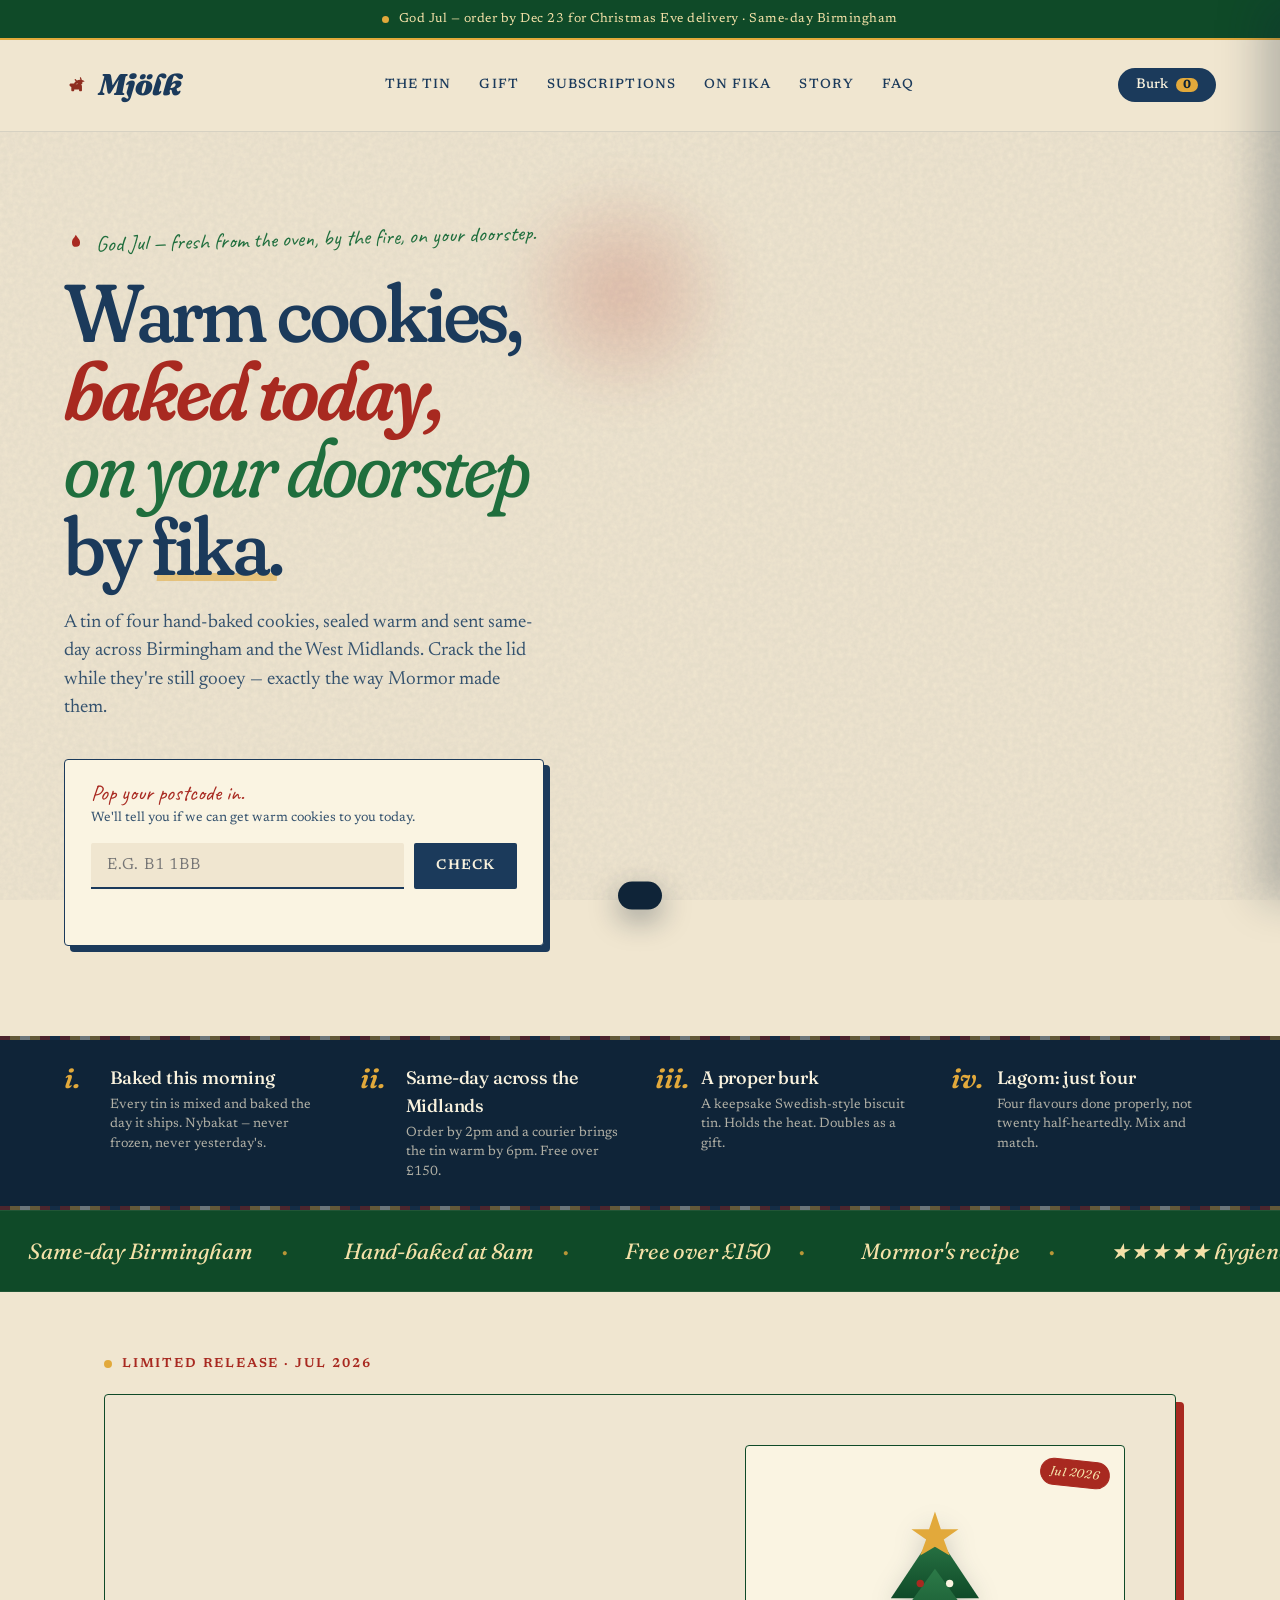
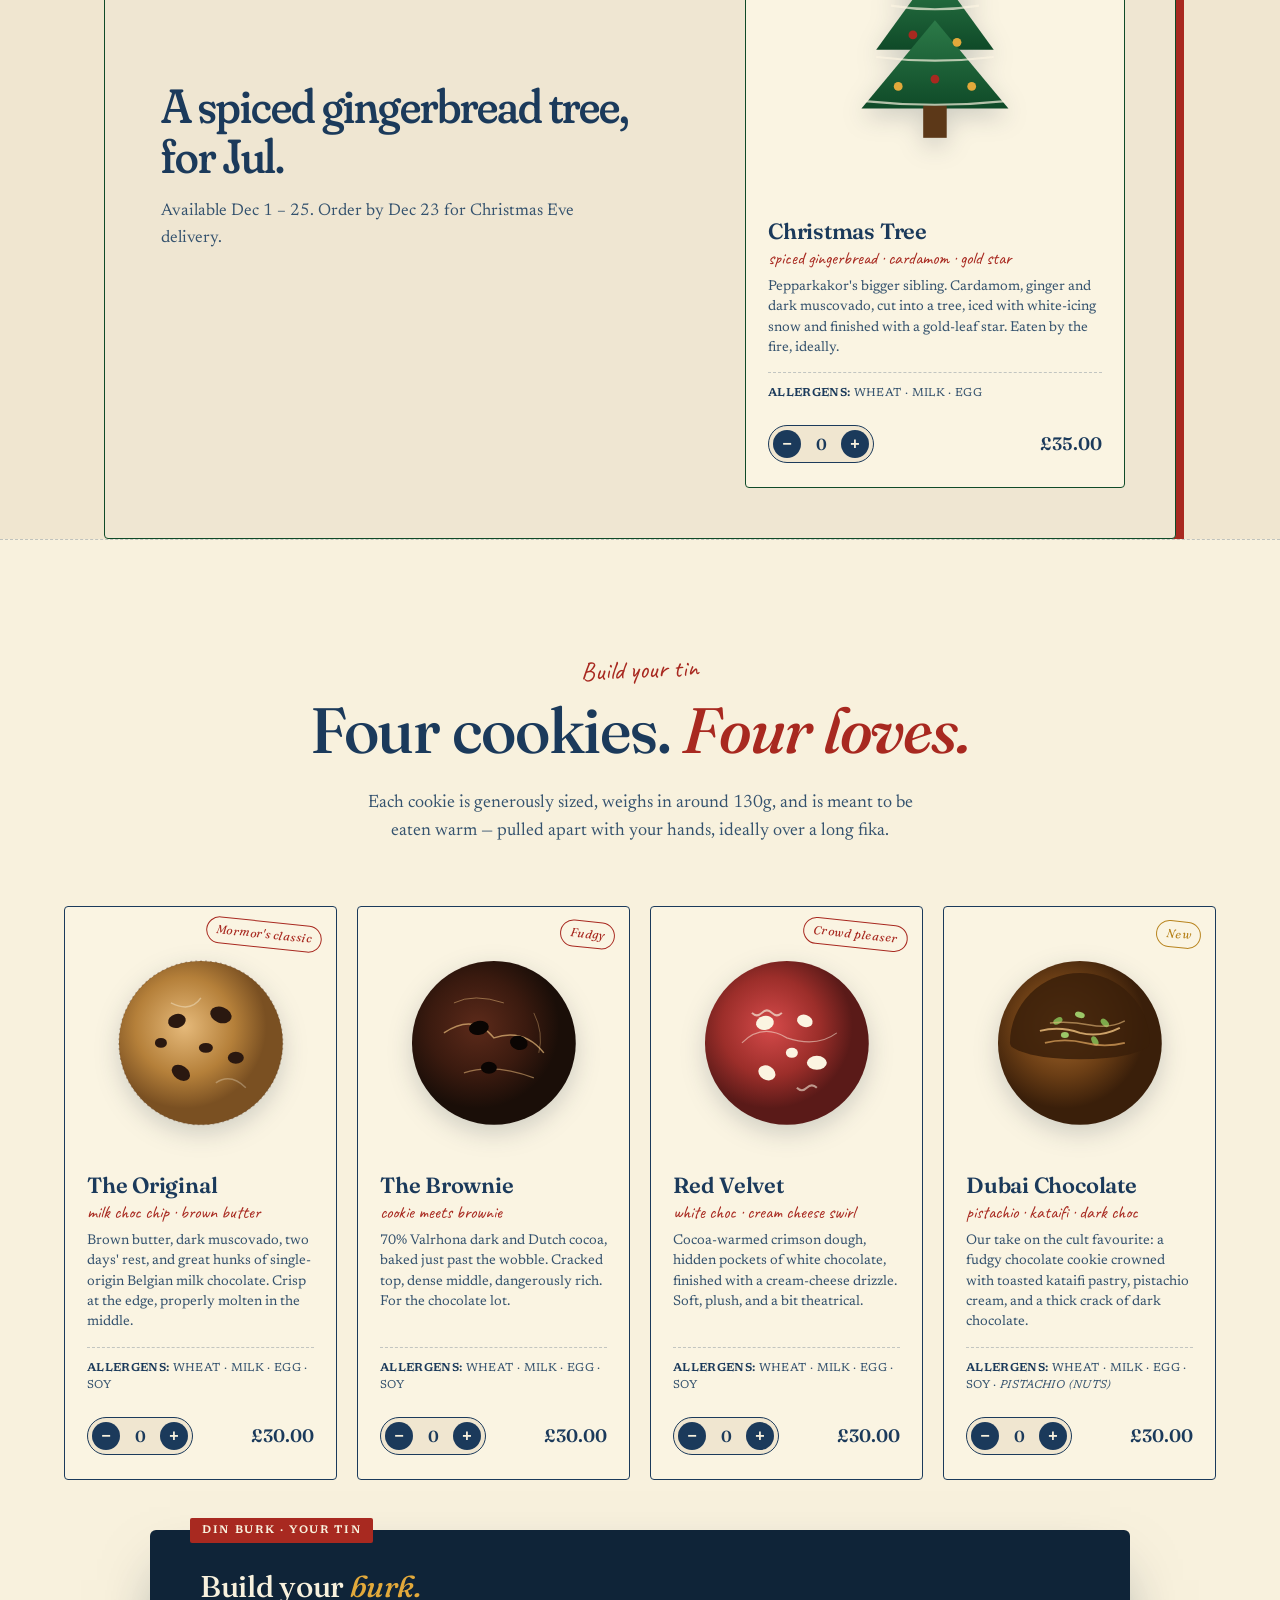
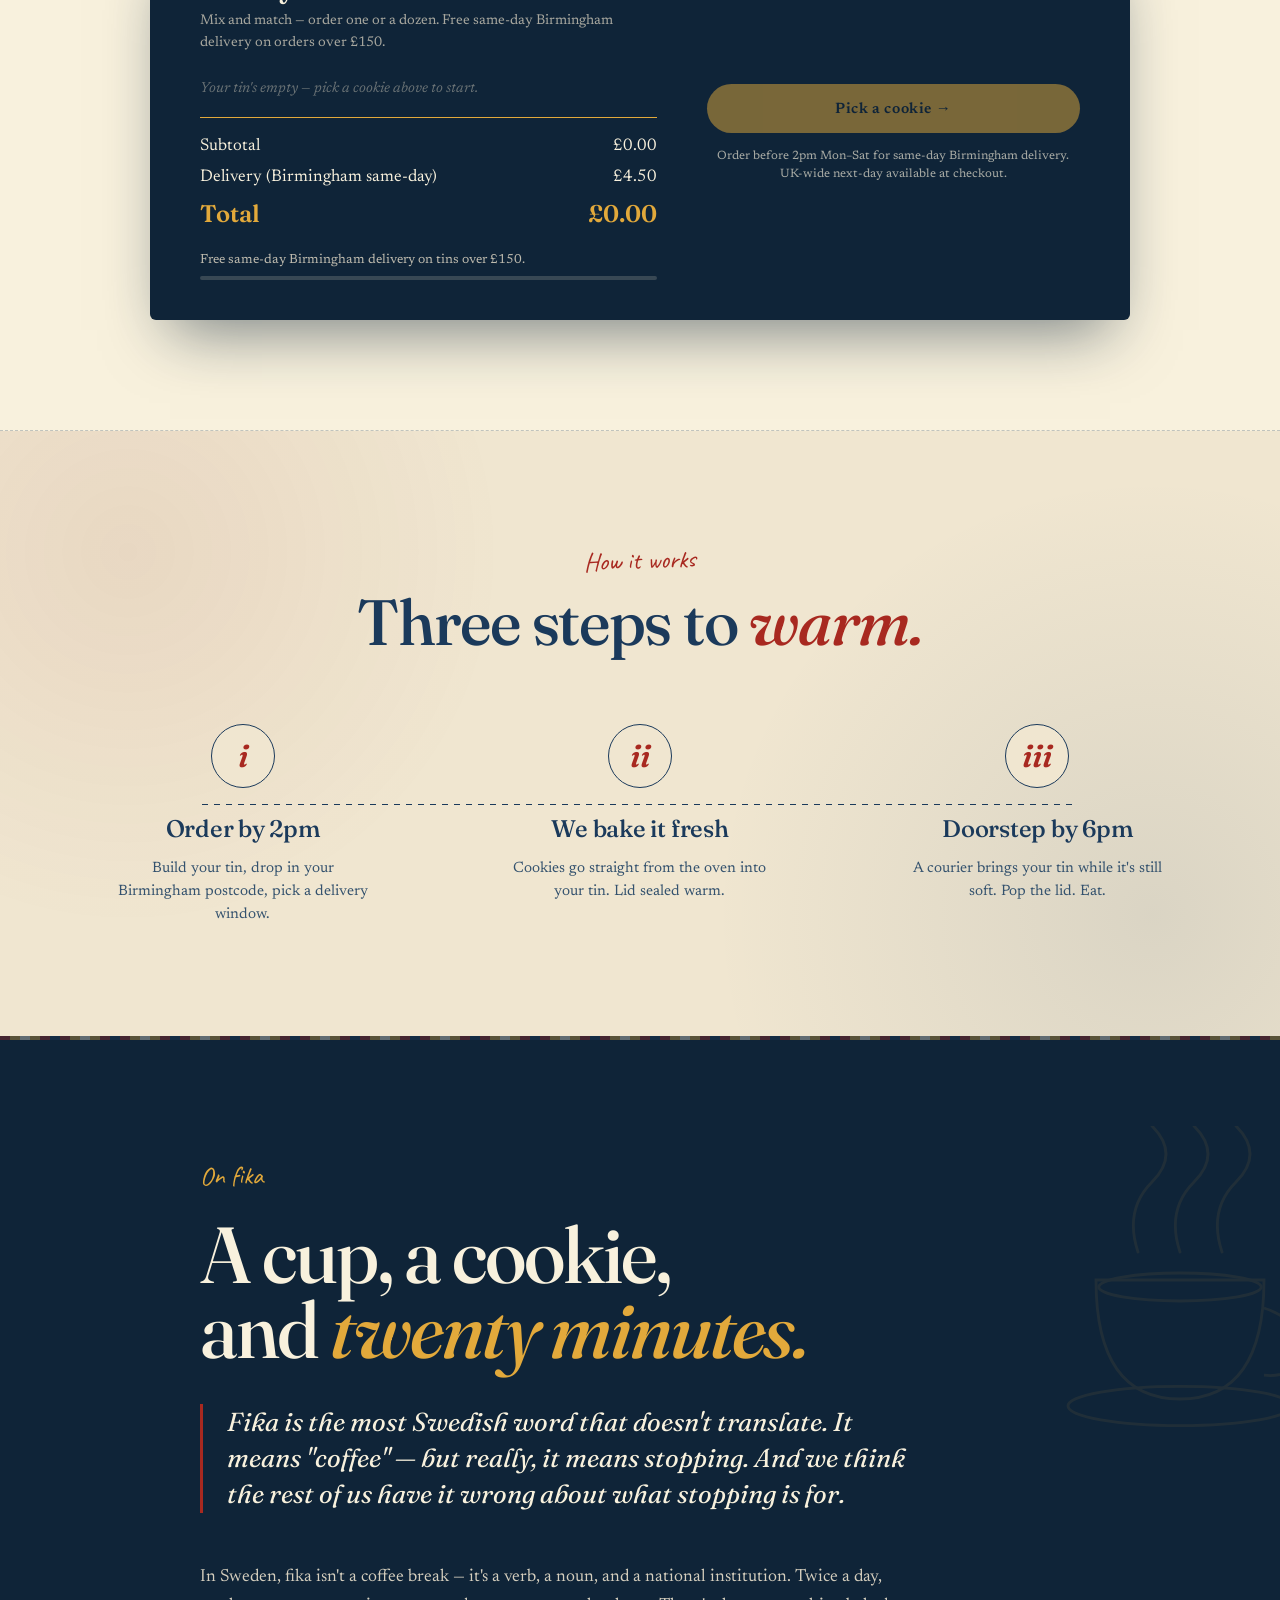
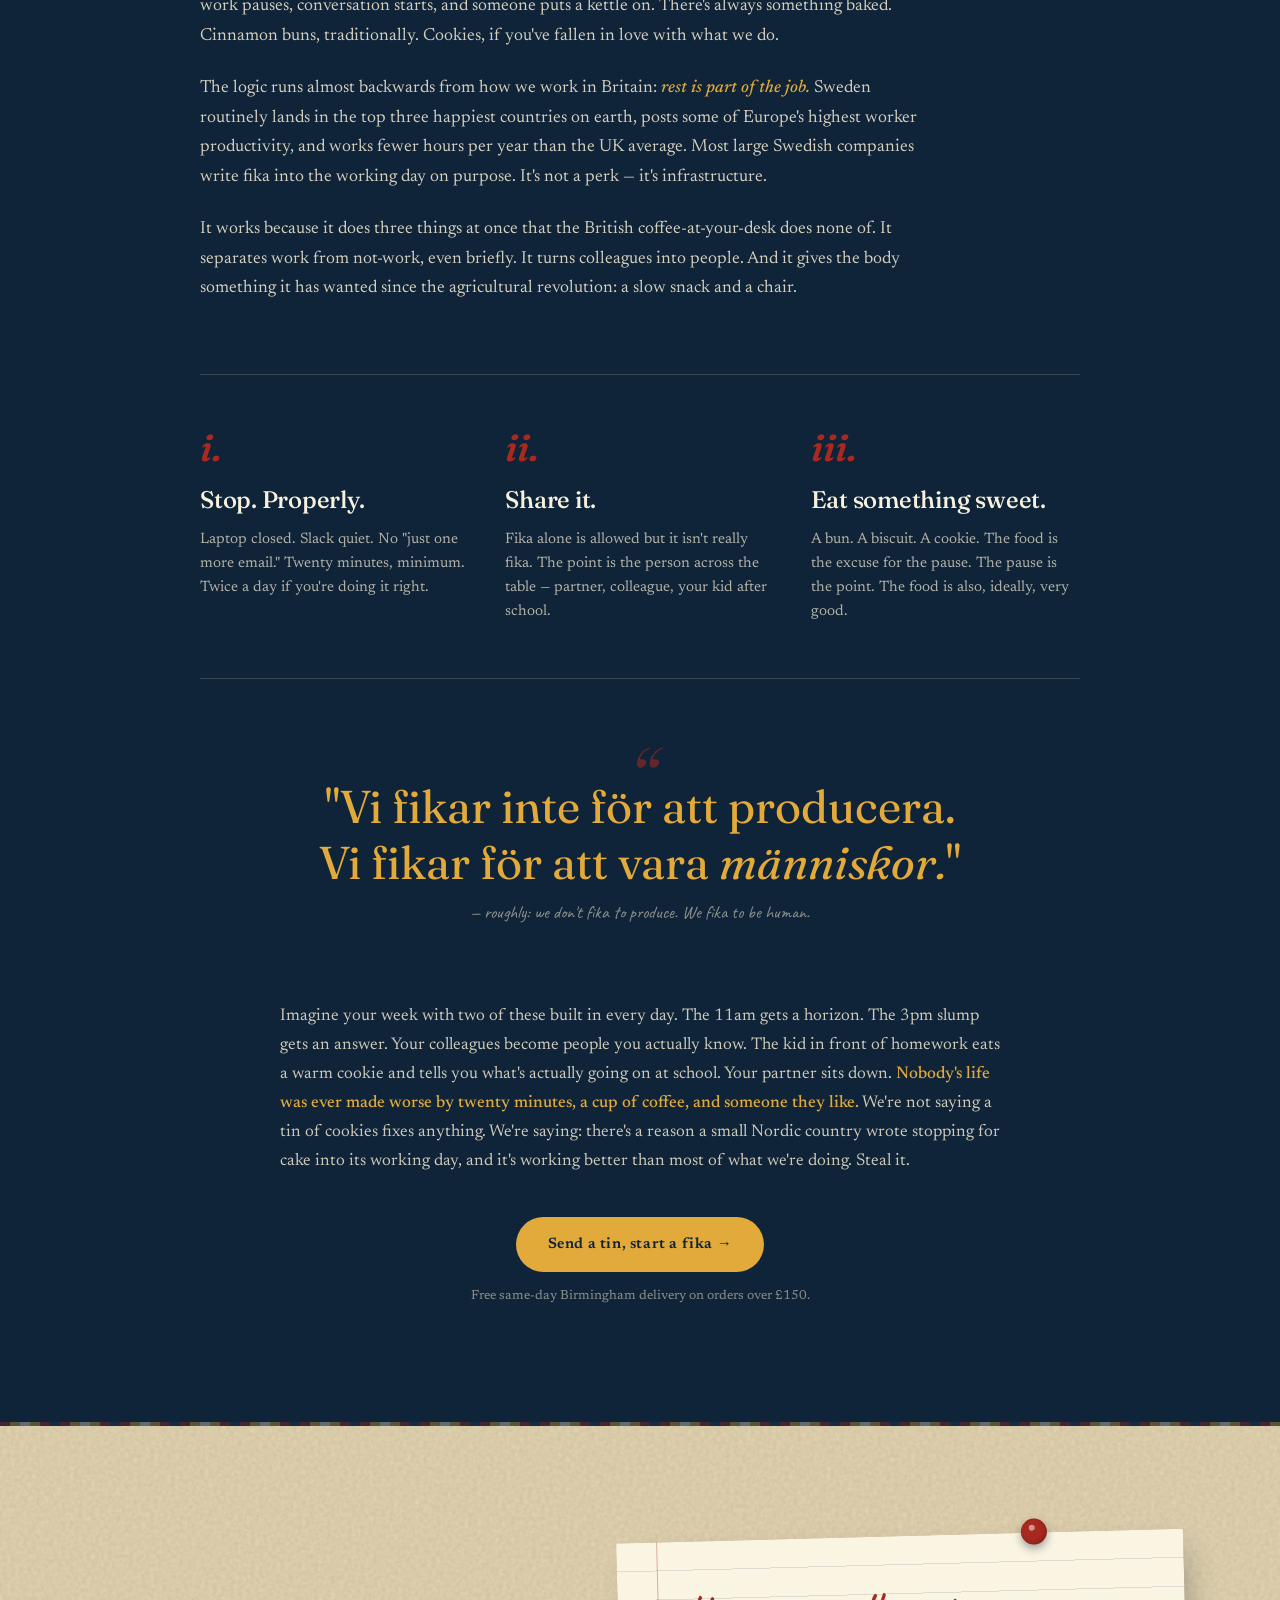
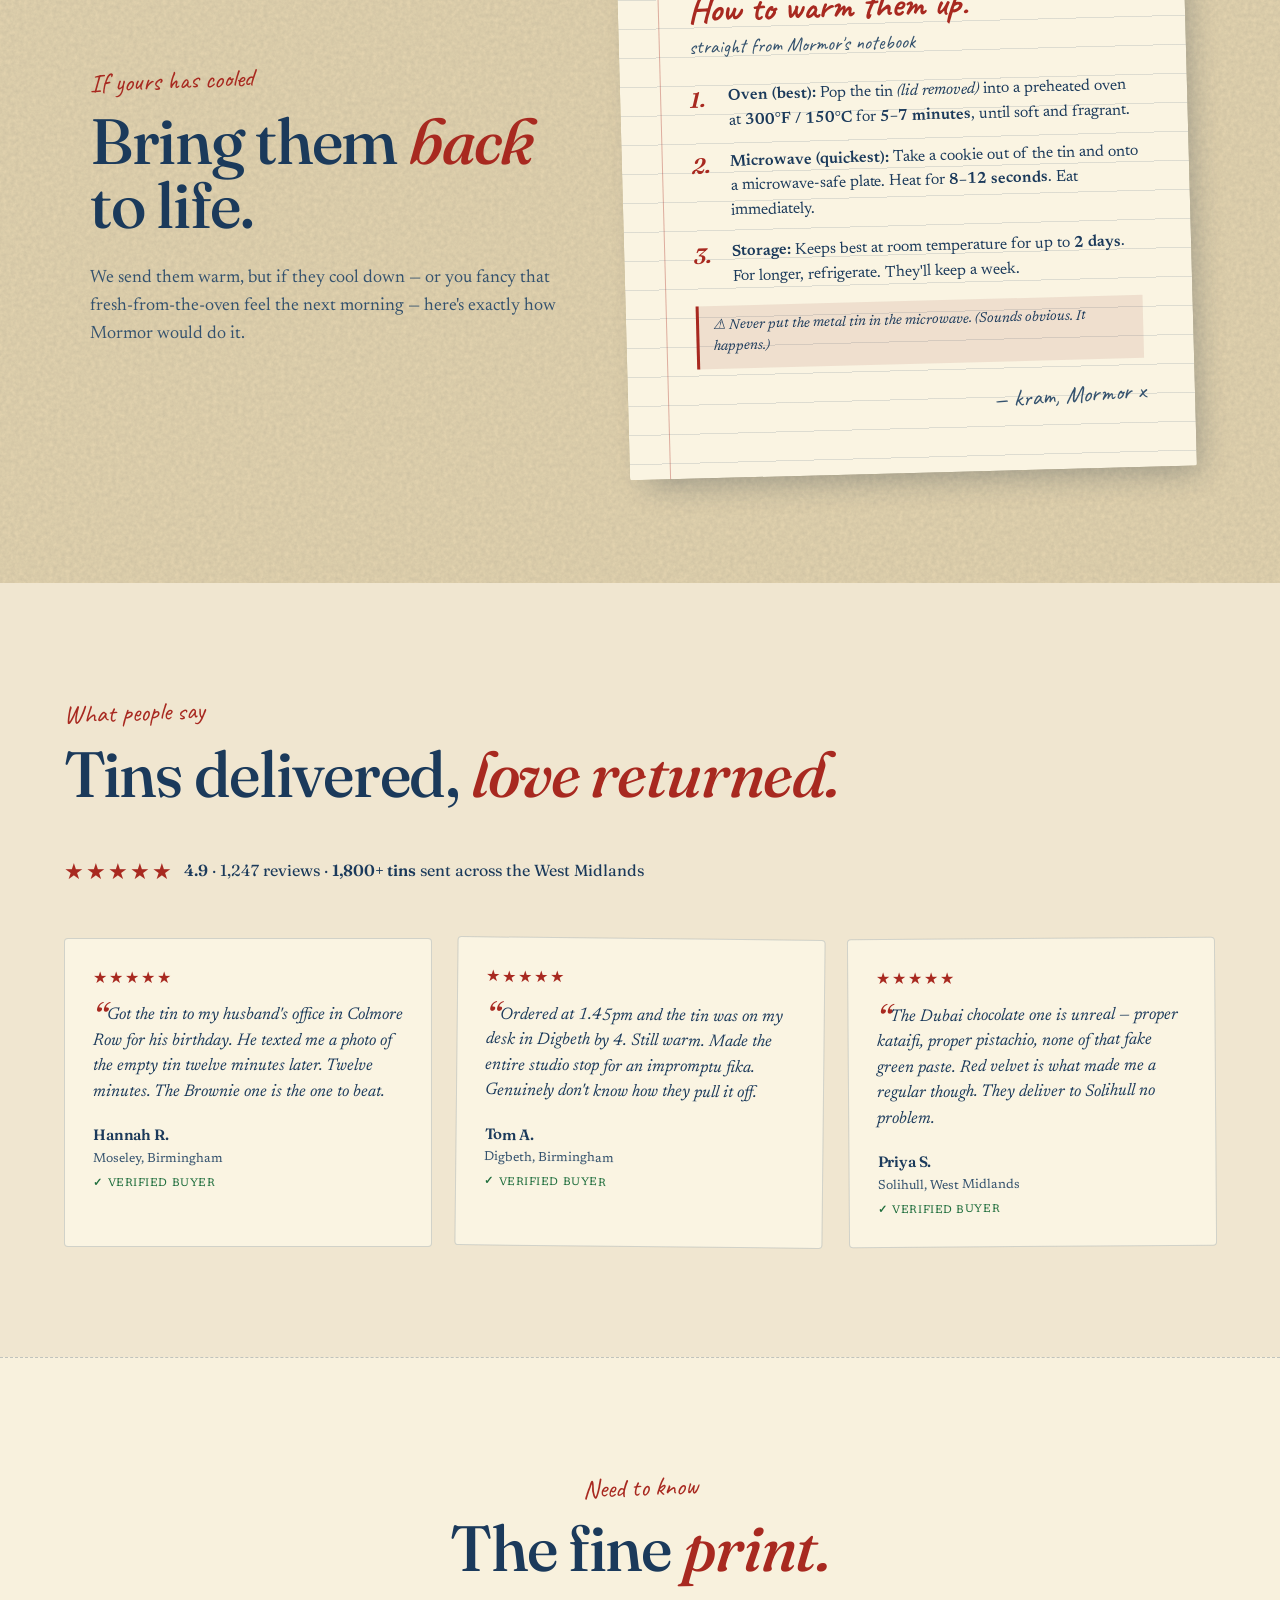
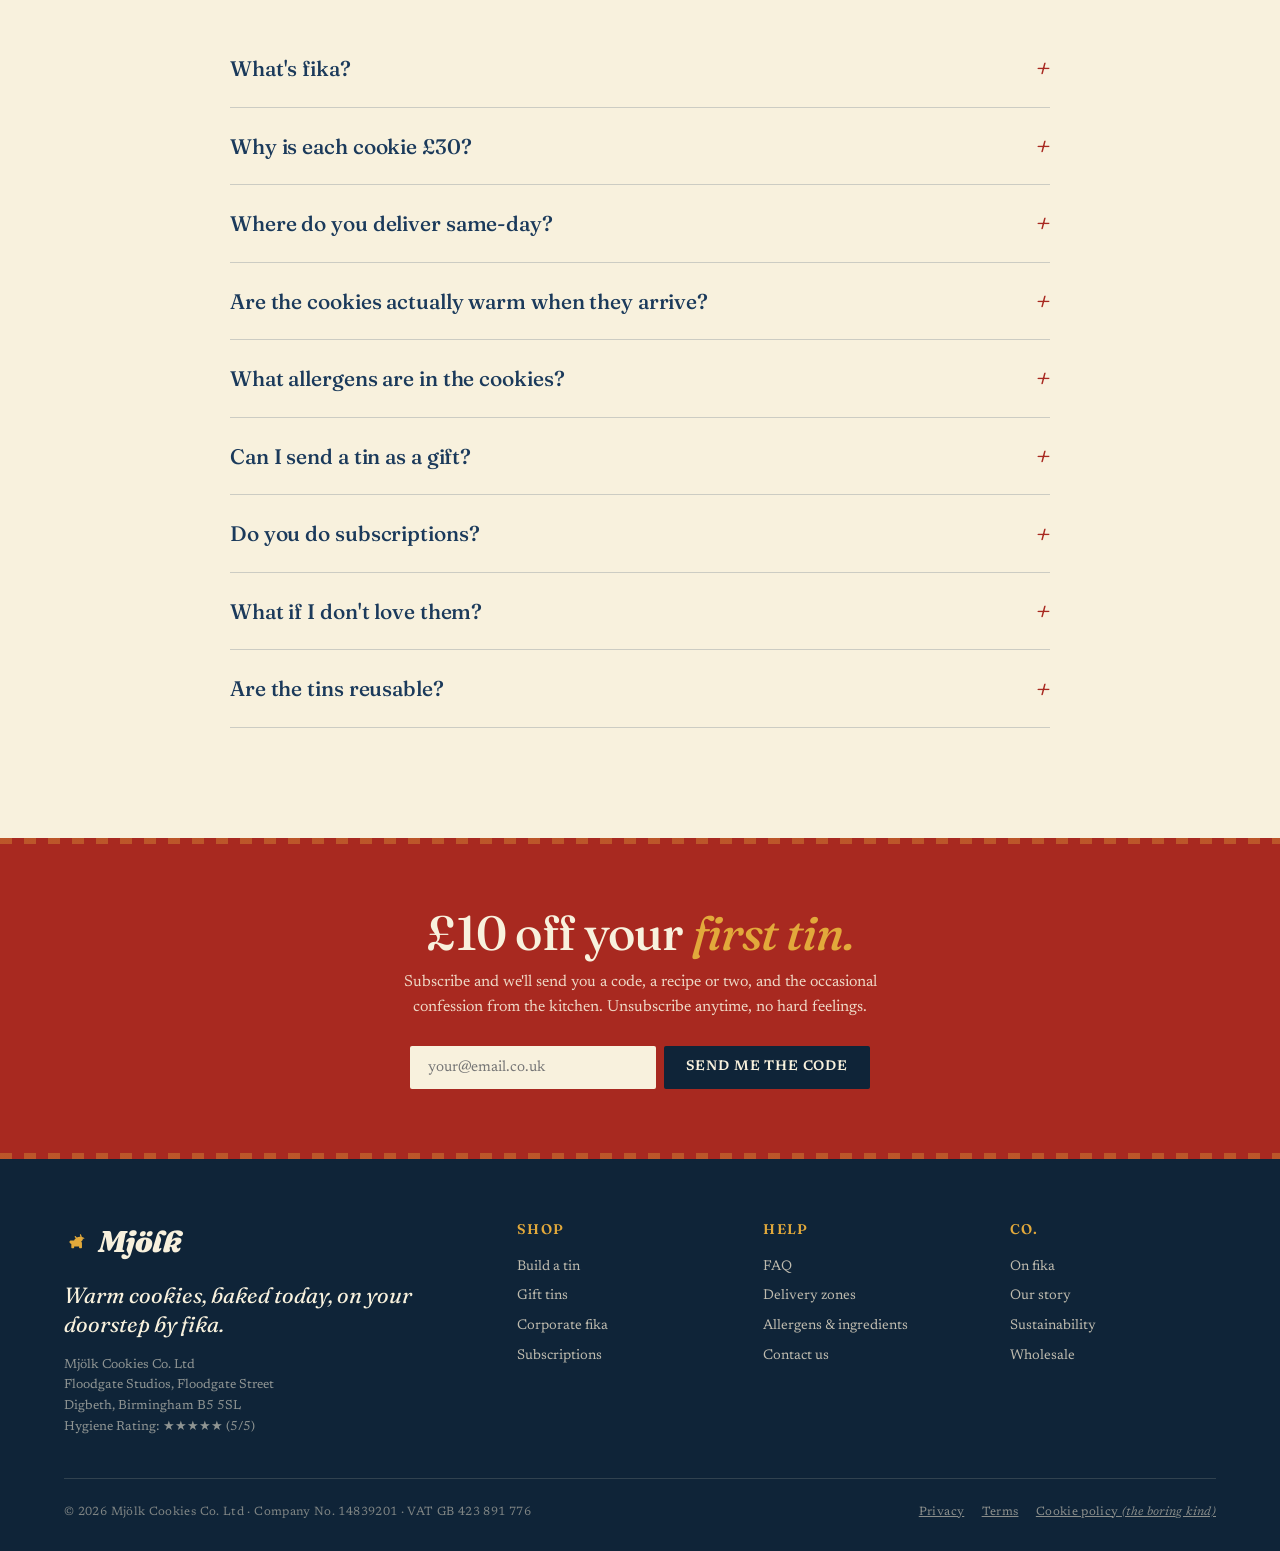
==== index.html @ cd6473bc "Add Swedish dala horse favicon (SVG, two-tone Falu red + mustard saddle)" ====
<!DOCTYPE html>
<html lang="en-GB">
<head>
<meta charset="UTF-8">
<meta name="viewport" content="width=device-width, initial-scale=1.0">
<link rel="icon" type="image/svg+xml" href="favicon.svg">
<link rel="apple-touch-icon" href="favicon.svg">
<title>Mjölk Cookies — Warm cookies, baked today, on your doorstep by fika.</title>
<meta name="description" content="Hand-baked Swedish-inspired cookie tins delivered same-day across Birmingham and the West Midlands. Four flavours, sealed warm, ready in time for fika.">
<link rel="preconnect" href="https://fonts.googleapis.com">
<link rel="preconnect" href="https://fonts.gstatic.com" crossorigin>
<link href="https://fonts.googleapis.com/css2?family=Fraunces:ital,opsz,wght@0,9..144,400;0,9..144,500;0,9..144,600;0,9..144,700;0,9..144,900;1,9..144,400;1,9..144,600;1,9..144,900&family=Newsreader:ital,wght@0,400;0,500;0,600;1,400;1,500&family=Caveat:wght@500;700&display=swap" rel="stylesheet">
<link rel="stylesheet" href="styles.css">
<script src="theme-init.js"></script>
</head>
<body>

<!-- Top utility bar -->
<div class="topbar">
  <span class="pulse"></span>
  Order before <strong>2pm</strong> for <strong>same-day Birmingham delivery</strong> · Free over <strong>£150</strong>
</div>

<!-- Nav -->
<nav class="site-nav">
  <a href="index.html" class="logo">
    <svg class="dala" viewBox="0 0 64 64" xmlns="http://www.w3.org/2000/svg" aria-hidden="true">
      <path fill="#8E2D1F" d="M51 24c-1.5-2.5-4-4-7-4.5L42 14c-.3-.8-1.2-1.2-2-.9-.7.3-1.1 1-.9 1.7l1.2 4.5c-3-.2-6 .3-8.5 1.5l-3-3c-.6-.6-1.6-.6-2.2 0-.6.6-.6 1.6 0 2.2l2.5 2.5c-2 1.5-3.5 3.5-4.3 5.8H17c-2 0-3.5 1.5-3.5 3.5 0 1.2.6 2.3 1.5 3l3 2v8.7c0 1 .8 1.8 1.8 1.8h3.5c1 0 1.8-.8 1.8-1.8v-2.4h12v2.4c0 1 .8 1.8 1.8 1.8h3.5c1 0 1.8-.8 1.8-1.8V35.5c0-2-.7-3.8-1.8-5.3 1.7-.7 3-2 3.7-3.7.4-1 .3-2-.1-2.5z"/>
      <circle cx="46" cy="26" r="1.2" fill="#F0E6D0"/>
      <path d="M30 30c1-1 2-1.5 3.5-1.5" stroke="#F0E6D0" stroke-width="1" fill="none" stroke-linecap="round"/>
    </svg>
    Mjölk
  </a>
  <ul>
    <li><a href="#shop">The Tin</a></li>
    <li><a href="gift-tins.html">Gift</a></li>
    <li><a href="subscriptions.html">Subscriptions</a></li>
    <li><a href="#fika">On Fika</a></li>
    <li><a href="our-story.html">Story</a></li>
    <li><a href="#faq">FAQ</a></li>
  </ul>
  <div class="nav-right">
    <button class="cart-btn" onclick="openCart()">
      Burk <span class="cart-count" data-cart-count>0</span>
    </button>
    <button class="mobile-menu-btn" onclick="toggleMobileMenu()" aria-label="Menu">
      <svg viewBox="0 0 24 24" fill="none" stroke="currentColor" stroke-width="2"><path d="M3 6h18M3 12h18M3 18h18"/></svg>
    </button>
  </div>
</nav>

<!-- Hero -->
<section class="hero">
  <div>
    <span class="eyebrow">
      <svg viewBox="0 0 24 24" fill="none"><path d="M12 2c2 4 4 4 4 8a4 4 0 11-8 0c0-4 2-4 4-8z" fill="#8E2D1F"/></svg>
      Hand-baked in Digbeth at 8am, ready for fika by 5pm.
    </span>
    <h1 class="headline">
      Warm cookies,<br>
      <span class="it">baked today,</span><br>
      <span class="swash">on your doorstep</span><br>
      by <span class="fika-mark">fika.</span>
    </h1>
    <p class="lede">
      A tin of four hand-baked cookies, sealed warm and sent same-day across Birmingham
      and the West Midlands. Crack the lid while they're still gooey — exactly the way
      Mormor made them.
    </p>

    <div class="postcode">
      <div class="postcode-label">Pop your postcode in.</div>
      <div class="postcode-sub">We'll tell you if we can get warm cookies to you today.</div>
      <form class="postcode-form" onsubmit="checkPostcode(event)">
        <input type="text" id="postcode-input" placeholder="E.g. B1 1BB" maxlength="8" required>
        <button type="submit">Check</button>
      </form>
      <div class="postcode-result" id="postcode-result"></div>
    </div>
  </div>
</section>

<!-- Value strip -->
<div class="value-strip">
  <div class="value-strip-inner">
    <div class="value-item"><div class="value-item-num">i.</div><div><h4>Baked this morning</h4><p>Every tin is mixed and baked the day it ships. Nybakat — never frozen, never yesterday's.</p></div></div>
    <div class="value-item"><div class="value-item-num">ii.</div><div><h4>Same-day across the Midlands</h4><p>Order by 2pm and a courier brings the tin warm by 6pm. Free over £150.</p></div></div>
    <div class="value-item"><div class="value-item-num">iii.</div><div><h4>A proper burk</h4><p>A keepsake Swedish-style biscuit tin. Holds the heat. Doubles as a gift.</p></div></div>
    <div class="value-item"><div class="value-item-num">iv.</div><div><h4>Lagom: just four</h4><p>Four flavours done properly, not twenty half-heartedly. Mix and match.</p></div></div>
  </div>
</div>

<!-- Sliding banner -->
<div class="marquee" role="presentation">
  <div class="marquee-track">
    <span>Same-day Birmingham</span>
    <span>Hand-baked at 8am</span>
    <span>Free over £150</span>
    <span>Mormor's recipe</span>
    <span>★★★★★ hygiene rating</span>
    <span>Sealed warm</span>
    <span>Lagom: just four</span>
    <span>Nybakat — never frozen</span>
    <span aria-hidden="true">Same-day Birmingham</span>
    <span aria-hidden="true">Hand-baked at 8am</span>
    <span aria-hidden="true">Free over £150</span>
    <span aria-hidden="true">Mormor's recipe</span>
    <span aria-hidden="true">★★★★★ hygiene rating</span>
    <span aria-hidden="true">Sealed warm</span>
    <span aria-hidden="true">Lagom: just four</span>
    <span aria-hidden="true">Nybakat — never frozen</span>
  </div>
</div>

<!-- Shop -->
<section id="shop">
  <div style="text-align:center; margin-bottom: 60px">
    <span class="section-eyebrow">Build your tin</span>
    <h2 class="section-title">Four cookies. <span class="it">Four loves.</span></h2>
    <p class="section-intro" style="margin-left:auto; margin-right:auto">
      Each cookie is generously sized, weighs in around 130g, and is meant to be eaten warm —
      pulled apart with your hands, ideally over a long fika.
    </p>
  </div>

  <div class="shop-grid">
    <!-- Original -->
    <div class="cookie-card">
      <span class="stamp">Mormor's classic</span>
      <div class="cookie-art">
        <svg viewBox="0 0 200 200"><defs><radialGradient id="c1" cx=".4" cy=".4"><stop offset="0%" stop-color="#E5B97A"/><stop offset="60%" stop-color="#B5803A"/><stop offset="100%" stop-color="#7A5022"/></radialGradient></defs>
          <circle cx="100" cy="100" r="82" fill="url(#c1)"/>
          <circle cx="100" cy="100" r="82" fill="none" stroke="#5C3A1F" stroke-width="1.2" stroke-dasharray="2,3" opacity=".4"/>
          <ellipse cx="76" cy="78" rx="9" ry="7" fill="#2A1810" transform="rotate(-15 76 78)"/>
          <ellipse cx="120" cy="72" rx="11" ry="8" fill="#2A1810" transform="rotate(20 120 72)"/>
          <ellipse cx="135" cy="115" rx="8" ry="6" fill="#2A1810"/>
          <ellipse cx="80" cy="130" rx="10" ry="7" fill="#2A1810" transform="rotate(35 80 130)"/>
          <ellipse cx="105" cy="105" rx="7" ry="5" fill="#2A1810"/>
          <ellipse cx="60" cy="100" rx="6" ry="5" fill="#2A1810"/>
          <path d="M70 60 Q90 70, 100 55" stroke="#FBF4E1" stroke-width="1.5" fill="none" opacity=".4"/>
          <path d="M115 140 Q130 130, 145 145" stroke="#FBF4E1" stroke-width="1.5" fill="none" opacity=".3"/>
        </svg>
      </div>
      <div class="cookie-name">The Original</div>
      <div class="cookie-tagline">milk choc chip · brown butter</div>
      <p class="cookie-desc">Brown butter, dark muscovado, two days' rest, and great hunks of single-origin Belgian milk chocolate. Crisp at the edge, properly molten in the middle.</p>
      <div class="cookie-allergens"><strong>Allergens:</strong> wheat · milk · egg · soy</div>
      <div class="qty-row">
        <div class="qty-controls">
          <button class="qty-btn" onclick="updateQty('original', -1)">−</button>
          <span class="qty-num" id="qty-original">0</span>
          <button class="qty-btn" onclick="updateQty('original', 1)">+</button>
        </div>
        <div class="cookie-price">£30.00</div>
      </div>
    </div>

    <!-- Brownie -->
    <div class="cookie-card">
      <span class="stamp">Fudgy</span>
      <div class="cookie-art">
        <svg viewBox="0 0 200 200"><defs><radialGradient id="c2" cx=".4" cy=".4"><stop offset="0%" stop-color="#5C2A1A"/><stop offset="60%" stop-color="#3A1A0F"/><stop offset="100%" stop-color="#1A0E08"/></radialGradient></defs>
          <circle cx="100" cy="100" r="82" fill="url(#c2)"/>
          <path d="M50 90 Q80 70, 100 95 Q130 85, 150 110" stroke="#E5B97A" stroke-width="1.5" fill="none" opacity=".7"/>
          <path d="M70 130 Q100 120, 140 135" stroke="#E5B97A" stroke-width="1.2" fill="none" opacity=".55"/>
          <path d="M60 60 Q80 50, 110 60" stroke="#E5B97A" stroke-width="1" fill="none" opacity=".5"/>
          <path d="M140 70 Q150 90, 145 110" stroke="#E5B97A" stroke-width="1" fill="none" opacity=".4"/>
          <ellipse cx="85" cy="85" rx="10" ry="7" fill="#0A0503" transform="rotate(-10 85 85)"/>
          <ellipse cx="125" cy="100" rx="9" ry="7" fill="#0A0503" transform="rotate(15 125 100)"/>
          <ellipse cx="95" cy="125" rx="8" ry="6" fill="#0A0503"/>
        </svg>
      </div>
      <div class="cookie-name">The Brownie</div>
      <div class="cookie-tagline">cookie meets brownie</div>
      <p class="cookie-desc">70% Valrhona dark and Dutch cocoa, baked just past the wobble. Cracked top, dense middle, dangerously rich. For the chocolate lot.</p>
      <div class="cookie-allergens"><strong>Allergens:</strong> wheat · milk · egg · soy</div>
      <div class="qty-row">
        <div class="qty-controls">
          <button class="qty-btn" onclick="updateQty('brownie', -1)">−</button>
          <span class="qty-num" id="qty-brownie">0</span>
          <button class="qty-btn" onclick="updateQty('brownie', 1)">+</button>
        </div>
        <div class="cookie-price">£30.00</div>
      </div>
    </div>

    <!-- Red Velvet -->
    <div class="cookie-card">
      <span class="stamp">Crowd pleaser</span>
      <div class="cookie-art">
        <svg viewBox="0 0 200 200"><defs><radialGradient id="c3" cx=".4" cy=".4"><stop offset="0%" stop-color="#D54A4A"/><stop offset="60%" stop-color="#9C2E2A"/><stop offset="100%" stop-color="#5A1A18"/></radialGradient></defs>
          <circle cx="100" cy="100" r="82" fill="url(#c3)"/>
          <path d="M55 100 Q75 80, 100 95 Q130 105, 150 90" stroke="#FBF4E1" stroke-width="1.2" fill="none" opacity=".5"/>
          <ellipse cx="78" cy="80" rx="9" ry="7" fill="#FBF4E1" transform="rotate(-12 78 80)"/>
          <ellipse cx="118" cy="78" rx="8" ry="6" fill="#FBF4E1" transform="rotate(20 118 78)"/>
          <ellipse cx="130" cy="120" rx="10" ry="7" fill="#FBF4E1"/>
          <ellipse cx="80" cy="130" rx="9" ry="7" fill="#FBF4E1" transform="rotate(30 80 130)"/>
          <ellipse cx="105" cy="110" rx="6" ry="5" fill="#FBF4E1"/>
          <path d="M65 70 Q70 75, 75 70 Q80 65, 85 70 Q90 75, 95 70" stroke="#F5EBD9" stroke-width="2" fill="none" opacity=".7"/>
          <path d="M110 145 Q115 150, 120 145 Q125 140, 130 145" stroke="#F5EBD9" stroke-width="2" fill="none" opacity=".6"/>
        </svg>
      </div>
      <div class="cookie-name">Red Velvet</div>
      <div class="cookie-tagline">white choc · cream cheese swirl</div>
      <p class="cookie-desc">Cocoa-warmed crimson dough, hidden pockets of white chocolate, finished with a cream-cheese drizzle. Soft, plush, and a bit theatrical.</p>
      <div class="cookie-allergens"><strong>Allergens:</strong> wheat · milk · egg · soy</div>
      <div class="qty-row">
        <div class="qty-controls">
          <button class="qty-btn" onclick="updateQty('redvelvet', -1)">−</button>
          <span class="qty-num" id="qty-redvelvet">0</span>
          <button class="qty-btn" onclick="updateQty('redvelvet', 1)">+</button>
        </div>
        <div class="cookie-price">£30.00</div>
      </div>
    </div>

    <!-- Dubai -->
    <div class="cookie-card">
      <span class="stamp" style="color: var(--mustard-deep); border-color: var(--mustard-deep)">New</span>
      <div class="cookie-art">
        <svg viewBox="0 0 200 200"><defs><radialGradient id="c4" cx=".4" cy=".4"><stop offset="0%" stop-color="#A6692D"/><stop offset="60%" stop-color="#6B3E15"/><stop offset="100%" stop-color="#3A1F0A"/></radialGradient></defs>
          <circle cx="100" cy="100" r="82" fill="url(#c4)"/>
          <path d="M30 100 A70 70 0 0 1 170 100 A60 14 0 0 1 30 100" fill="#3A1F0A" opacity=".85"/>
          <ellipse cx="78" cy="78" rx="5" ry="3" fill="#7DA84B" transform="rotate(-30 78 78)"/>
          <ellipse cx="100" cy="72" rx="5" ry="3" fill="#9CC868" transform="rotate(15 100 72)"/>
          <ellipse cx="125" cy="80" rx="5" ry="3" fill="#7DA84B" transform="rotate(45 125 80)"/>
          <ellipse cx="85" cy="92" rx="4" ry="3" fill="#9CC868"/>
          <ellipse cx="115" cy="98" rx="5" ry="3" fill="#7DA84B" transform="rotate(60 115 98)"/>
          <path d="M60 88 Q80 83, 100 90 Q120 95, 140 85" stroke="#E5B97A" stroke-width="2" fill="none" opacity=".85"/>
          <path d="M65 100 Q85 95, 105 100 Q125 105, 145 100" stroke="#D9A05B" stroke-width="1.8" fill="none" opacity=".75"/>
          <path d="M70 80 Q90 78, 110 82 Q130 86, 145 78" stroke="#E5B97A" stroke-width="1.5" fill="none" opacity=".6"/>
        </svg>
      </div>
      <div class="cookie-name">Dubai Chocolate</div>
      <div class="cookie-tagline">pistachio · kataifi · dark choc</div>
      <p class="cookie-desc">Our take on the cult favourite: a fudgy chocolate cookie crowned with toasted kataifi pastry, pistachio cream, and a thick crack of dark chocolate.</p>
      <div class="cookie-allergens"><strong>Allergens:</strong> wheat · milk · egg · soy · <em>pistachio (nuts)</em></div>
      <div class="qty-row">
        <div class="qty-controls">
          <button class="qty-btn" onclick="updateQty('dubai', -1)">−</button>
          <span class="qty-num" id="qty-dubai">0</span>
          <button class="qty-btn" onclick="updateQty('dubai', 1)">+</button>
        </div>
        <div class="cookie-price">£30.00</div>
      </div>
    </div>
  </div>

  <div class="tin-builder">
    <div>
      <h3>Build your <span class="it">burk.</span></h3>
      <p class="builder-hint">Mix and match — order one or a dozen. Free same-day Birmingham delivery on orders over £150.</p>
      <div class="tin-summary" id="tin-summary"><div class="empty-line">Your tin's empty — pick a cookie above to start.</div></div>
      <div class="builder-totals">
        <div class="total-row"><span>Subtotal</span><span id="builder-subtotal">£0.00</span></div>
        <div class="total-row"><span>Delivery (Birmingham same-day)</span><span id="builder-delivery">£4.50</span></div>
        <div class="total-row grand"><span>Total</span><span id="builder-total">£0.00</span></div>
      </div>
      <div class="delivery-progress" id="delivery-progress">
        Free same-day Birmingham delivery on tins over £150.
        <div class="progress-bar"><div class="progress-bar-fill" id="progress-fill"></div></div>
      </div>
    </div>
    <div>
      <button class="builder-cta" id="builder-cta" disabled onclick="checkout()">Send my tin →</button>
      <p style="font-size: 12px; opacity: .65; text-align: center; margin-top: 14px; line-height: 1.5">
        Order before 2pm Mon–Sat for same-day Birmingham delivery.<br>
        UK-wide next-day available at checkout.
      </p>
    </div>
  </div>
</section>

<!-- How it works -->
<section id="how">
  <div style="text-align:center; margin-bottom: 70px">
    <span class="section-eyebrow">How it works</span>
    <h2 class="section-title">Three steps to <span class="it">warm.</span></h2>
  </div>
  <div class="steps">
    <div class="step"><div class="step-num">i</div><h4>Order by 2pm</h4><p>Build your tin, drop in your Birmingham postcode, pick a delivery window.</p></div>
    <div class="step"><div class="step-num">ii</div><h4>We bake it fresh</h4><p>Cookies go straight from the oven into your tin. Lid sealed warm.</p></div>
    <div class="step"><div class="step-num">iii</div><h4>Doorstep by 6pm</h4><p>A courier brings your tin while it's still soft. Pop the lid. Eat.</p></div>
  </div>
</section>

<!-- Fika -->
<section id="fika">
  <div class="fika-deco" aria-hidden="true">
    <svg viewBox="0 0 200 240" xmlns="http://www.w3.org/2000/svg">
      <ellipse cx="100" cy="200" rx="80" ry="14" fill="none" stroke="#E2A93B" stroke-width="2"/>
      <path d="M40 110 Q40 195, 100 195 Q160 195, 160 110 Z" fill="none" stroke="#E2A93B" stroke-width="2"/>
      <path d="M160 130 Q190 140, 185 165 Q180 180, 160 178" fill="none" stroke="#E2A93B" stroke-width="2"/>
      <ellipse cx="100" cy="115" rx="58" ry="10" fill="none" stroke="#E2A93B" stroke-width="2"/>
      <path d="M70 90 Q60 60, 80 40 Q100 20, 80 0" fill="none" stroke="#E2A93B" stroke-width="2" stroke-linecap="round"/>
      <path d="M100 90 Q90 60, 110 40 Q130 20, 110 0" fill="none" stroke="#E2A93B" stroke-width="2" stroke-linecap="round"/>
      <path d="M130 90 Q120 60, 140 40 Q160 20, 140 0" fill="none" stroke="#E2A93B" stroke-width="2" stroke-linecap="round"/>
    </svg>
  </div>
  <div class="fika-inner">
    <span class="section-eyebrow">On fika</span>
    <h2 class="fika-title">A cup, a cookie,<br>and <span class="it">twenty&nbsp;minutes.</span></h2>
    <p class="fika-lede">
      Fika is the most Swedish word that doesn't translate. It means "coffee" — but really,
      it means stopping. And we think the rest of us have it wrong about what stopping is for.
    </p>
    <div class="fika-body">
      <p>In Sweden, fika isn't a coffee break — it's a verb, a noun, and a national institution. Twice a day, work pauses, conversation starts, and someone puts a kettle on. There's always something baked. Cinnamon buns, traditionally. Cookies, if you've fallen in love with what we do.</p>
      <p>The logic runs almost backwards from how we work in Britain: <em>rest is part of the job.</em> Sweden routinely lands in the top three happiest countries on earth, posts some of Europe's highest worker productivity, and works fewer hours per year than the UK average. Most large Swedish companies write fika into the working day on purpose. It's not a perk — it's infrastructure.</p>
      <p>It works because it does three things at once that the British coffee-at-your-desk does none of. It separates work from not-work, even briefly. It turns colleagues into people. And it gives the body something it has wanted since the agricultural revolution: a slow snack and a chair.</p>
    </div>
    <div class="fika-rules">
      <div class="rule"><div class="rule-num">i.</div><h4>Stop. Properly.</h4><p>Laptop closed. Slack quiet. No "just one more email." Twenty minutes, minimum. Twice a day if you're doing it right.</p></div>
      <div class="rule"><div class="rule-num">ii.</div><h4>Share it.</h4><p>Fika alone is allowed but it isn't really fika. The point is the person across the table — partner, colleague, your kid after school.</p></div>
      <div class="rule"><div class="rule-num">iii.</div><h4>Eat something sweet.</h4><p>A bun. A biscuit. A cookie. The food is the excuse for the pause. The pause is the point. The food is also, ideally, very good.</p></div>
    </div>
    <blockquote class="fika-quote">
      "Vi fikar inte för att producera.<br>
      Vi fikar för att vara <span class="it">människor.</span>"
      <span class="fika-quote-source">— roughly: we don't fika to produce. We fika to be human.</span>
    </blockquote>
    <p class="fika-close">
      Imagine your week with two of these built in every day. The 11am gets a horizon.
      The 3pm slump gets an answer. Your colleagues become people you actually know.
      The kid in front of homework eats a warm cookie and tells you what's actually
      going on at school. Your partner sits down. <strong>Nobody's life was ever made
      worse by twenty minutes, a cup of coffee, and someone they like.</strong> We're
      not saying a tin of cookies fixes anything. We're saying: there's a reason a small
      Nordic country wrote stopping for cake into its working day, and it's working
      better than most of what we're doing. Steal it.
    </p>
    <div class="fika-cta-row">
      <a href="#shop" class="fika-cta">Send a tin, start a fika →</a>
      <span class="fika-cta-sub">Free same-day Birmingham delivery on orders over £150.</span>
    </div>
  </div>
</section>

<!-- Reheat -->
<section id="reheat">
  <div class="recipe-wrap">
    <div>
      <span class="section-eyebrow">If yours has cooled</span>
      <h2 class="section-title">Bring them <span class="it">back</span> to life.</h2>
      <p class="section-intro" style="margin-bottom: 0">We send them warm, but if they cool down — or you fancy that fresh-from-the-oven feel the next morning — here's exactly how Mormor would do it.</p>
    </div>
    <div class="recipe-card">
      <div class="recipe-pin"></div>
      <h3>How to warm them up.</h3>
      <p class="recipe-sub">straight from Mormor's notebook</p>
      <ol>
        <li><strong>Oven (best):</strong> Pop the tin <em>(lid removed)</em> into a preheated oven at <strong>300°F / 150°C</strong> for <strong>5–7 minutes</strong>, until soft and fragrant.</li>
        <li><strong>Microwave (quickest):</strong> Take a cookie out of the tin and onto a microwave-safe plate. Heat for <strong>8–12 seconds</strong>. Eat immediately.</li>
        <li><strong>Storage:</strong> Keeps best at room temperature for up to <strong>2 days</strong>. For longer, refrigerate. They'll keep a week.</li>
      </ol>
      <div class="warning">⚠ Never put the metal tin in the microwave. (Sounds obvious. It happens.)</div>
      <div class="signoff">— kram, Mormor x</div>
    </div>
  </div>
</section>

<!-- Reviews -->
<section id="reviews">
  <div class="reviews-header">
    <div><span class="section-eyebrow">What people say</span><h2 class="section-title">Tins delivered, <span class="it">love returned.</span></h2></div>
    <div class="stars"><span class="stars-glyphs">★★★★★</span><span><b>4.9</b> · 1,247 reviews · <b>1,800+ tins</b> sent across the West Midlands</span></div>
  </div>
  <div class="reviews-grid">
    <div class="review"><div class="review-stars">★★★★★</div><p>Got the tin to my husband's office in Colmore Row for his birthday. He texted me a photo of the empty tin twelve minutes later. Twelve minutes. The Brownie one is the one to beat.</p><div class="review-author">Hannah R.</div><div class="review-loc">Moseley, Birmingham</div><div class="verified">Verified buyer</div></div>
    <div class="review"><div class="review-stars">★★★★★</div><p>Ordered at 1.45pm and the tin was on my desk in Digbeth by 4. Still warm. Made the entire studio stop for an impromptu fika. Genuinely don't know how they pull it off.</p><div class="review-author">Tom A.</div><div class="review-loc">Digbeth, Birmingham</div><div class="verified">Verified buyer</div></div>
    <div class="review"><div class="review-stars">★★★★★</div><p>The Dubai chocolate one is unreal — proper kataifi, proper pistachio, none of that fake green paste. Red velvet is what made me a regular though. They deliver to Solihull no problem.</p><div class="review-author">Priya S.</div><div class="review-loc">Solihull, West Midlands</div><div class="verified">Verified buyer</div></div>
  </div>
</section>

<!-- FAQ -->
<section id="faq">
  <div style="text-align:center; margin-bottom: 50px">
    <span class="section-eyebrow">Need to know</span>
    <h2 class="section-title">The fine <span class="it">print.</span></h2>
  </div>
  <div class="faq-list">
    <div class="faq-item" onclick="toggleFAQ(this)"><div class="faq-q">What's fika? <span class="plus">+</span></div><div class="faq-a">A Swedish institution. It means "to have coffee" — but really it's a daily pause for coffee, something baked, and a chat. Twice a day if you're doing it right. There's a whole section on this page about it. Our tins are built for it: four cookies, four people, one long fika.</div></div>
    <div class="faq-item" onclick="toggleFAQ(this)"><div class="faq-q">Why is each cookie £30? <span class="plus">+</span></div><div class="faq-a">Because we mean it. These are large (≈130g), made in small batches the day they ship, with proper ingredients — single-origin Belgian milk chocolate, 70% Valrhona dark, real pistachio cream and kataifi for the Dubai cookie, two days' rest on every dough. They're priced like a serious gift, because mostly that's what they are. The keepsake tin is included.</div></div>
    <div class="faq-item" onclick="toggleFAQ(this)"><div class="faq-q">Where do you deliver same-day? <span class="plus">+</span></div><div class="faq-a">Greater Birmingham and the West Midlands — anything starting B, CV, DY, WS, or WV. Order before 2pm Mon–Sat and your tin lands by 6pm. Outside the West Midlands, we ship next-day across the UK via DPD overnight. <a href="delivery.html" style="color: var(--falu)">See full delivery zones →</a></div></div>
    <div class="faq-item" onclick="toggleFAQ(this)"><div class="faq-q">Are the cookies actually warm when they arrive? <span class="plus">+</span></div><div class="faq-a">Genuinely, yes. Cookies go from the oven into the tin, the tin gets sealed warm, and a courier collects within the hour. Most arrive between 30–55°C inside the tin — gooey territory. If they've cooled, the reheating instructions on this page take 8 seconds.</div></div>
    <div class="faq-item" onclick="toggleFAQ(this)"><div class="faq-q">What allergens are in the cookies? <span class="plus">+</span></div><div class="faq-a">All four cookies contain wheat, milk, egg and soy. The Dubai Chocolate cookie also contains pistachio (nuts). <a href="allergens.html" style="color: var(--falu)">See full allergens & ingredients →</a></div></div>
    <div class="faq-item" onclick="toggleFAQ(this)"><div class="faq-q">Can I send a tin as a gift? <span class="plus">+</span></div><div class="faq-a">Yes — that's most of what we do. <a href="gift-tins.html" style="color: var(--falu)">Visit our gift tins page →</a> for occasion-specific bundles, handwritten note options, and recipient delivery.</div></div>
    <div class="faq-item" onclick="toggleFAQ(this)"><div class="faq-q">Do you do subscriptions? <span class="plus">+</span></div><div class="faq-a">We do — weekly, fortnightly or monthly, with 10% off every tin and free same-day delivery as standard. Pause, skip or cancel anytime. <a href="subscriptions.html" style="color: var(--falu)">See subscription plans →</a></div></div>
    <div class="faq-item" onclick="toggleFAQ(this)"><div class="faq-q">What if I don't love them? <span class="plus">+</span></div><div class="faq-a">Drop us a note within 7 days and we'll either send a replacement tin or refund the order in full. We've used it about a dozen times in two years. We'd rather you came back than feel stuck with a tin you didn't enjoy.</div></div>
    <div class="faq-item" onclick="toggleFAQ(this)"><div class="faq-q">Are the tins reusable? <span class="plus">+</span></div><div class="faq-a">Very. Powder-coated steel, food-safe lining, 18cm across, painted Falu red because it's the most Swedish colour we know. Customers use them for biscuits (obviously), tea bags, sewing kits, dog treats, and — in one memorable case — engagement rings. Wash by hand.</div></div>
  </div>
</section>

<!-- Newsletter -->
<div class="newsletter">
  <h3>£10 off your <span class="it">first tin.</span></h3>
  <p>Subscribe and we'll send you a code, a recipe or two, and the occasional confession from the kitchen. Unsubscribe anytime, no hard feelings.</p>
  <form onsubmit="subscribeNewsletter(event)">
    <input type="email" placeholder="your@email.co.uk" required>
    <button type="submit">Send me the code</button>
  </form>
</div>

<!-- Footer (shared markup) -->
<footer>
  <div class="footer-grid">
    <div>
      <a href="index.html" class="logo" style="color: var(--cream-light); margin-bottom: 16px; display: inline-flex">
        <svg class="dala" viewBox="0 0 64 64" xmlns="http://www.w3.org/2000/svg" aria-hidden="true">
          <path fill="#E2A93B" d="M51 24c-1.5-2.5-4-4-7-4.5L42 14c-.3-.8-1.2-1.2-2-.9-.7.3-1.1 1-.9 1.7l1.2 4.5c-3-.2-6 .3-8.5 1.5l-3-3c-.6-.6-1.6-.6-2.2 0-.6.6-.6 1.6 0 2.2l2.5 2.5c-2 1.5-3.5 3.5-4.3 5.8H17c-2 0-3.5 1.5-3.5 3.5 0 1.2.6 2.3 1.5 3l3 2v8.7c0 1 .8 1.8 1.8 1.8h3.5c1 0 1.8-.8 1.8-1.8v-2.4h12v2.4c0 1 .8 1.8 1.8 1.8h3.5c1 0 1.8-.8 1.8-1.8V35.5c0-2-.7-3.8-1.8-5.3 1.7-.7 3-2 3.7-3.7.4-1 .3-2-.1-2.5z"/>
        </svg>
        Mjölk
      </a>
      <div class="footer-tag">Warm cookies, baked today, on your doorstep by fika.</div>
      <div style="font-size: 13px; opacity: .55; line-height: 1.6">
        Mjölk Cookies Co. Ltd<br>
        Floodgate Studios, Floodgate Street<br>
        Digbeth, Birmingham B5 5SL<br>
        Hygiene Rating: ★★★★★ (5/5)
      </div>
    </div>
    <div>
      <h5>Shop</h5>
      <ul>
        <li><a href="index.html#shop">Build a tin</a></li>
        <li><a href="gift-tins.html">Gift tins</a></li>
        <li><a href="corporate.html">Corporate fika</a></li>
        <li><a href="subscriptions.html">Subscriptions</a></li>
      </ul>
    </div>
    <div>
      <h5>Help</h5>
      <ul>
        <li><a href="index.html#faq">FAQ</a></li>
        <li><a href="delivery.html">Delivery zones</a></li>
        <li><a href="allergens.html">Allergens & ingredients</a></li>
        <li><a href="contact.html">Contact us</a></li>
      </ul>
    </div>
    <div>
      <h5>Co.</h5>
      <ul>
        <li><a href="index.html#fika">On fika</a></li>
        <li><a href="our-story.html">Our story</a></li>
        <li><a href="sustainability.html">Sustainability</a></li>
        <li><a href="wholesale.html">Wholesale</a></li>
      </ul>
    </div>
  </div>
  <div class="footer-bottom">
    <div>© 2026 Mjölk Cookies Co. Ltd · Company No. 14839201 · VAT GB 423 891 776</div>
    <div>
      <a href="#" style="color: rgba(240,230,208,.55); margin-right: 14px">Privacy</a>
      <a href="#" style="color: rgba(240,230,208,.55); margin-right: 14px">Terms</a>
      <a href="#" style="color: rgba(240,230,208,.55)">Cookie policy <em>(the boring kind)</em></a>
    </div>
  </div>
</footer>

<!-- Sticky mobile CTA -->
<div class="sticky-cta">
  <div class="sticky-cta-left">
    <div class="label">Your tin</div>
    <div class="price" id="sticky-price">£0.00</div>
  </div>
  <a href="#shop">Build a tin →</a>
</div>

<!-- Cart drawer -->
<div class="cart-overlay" id="cart-overlay" onclick="closeCart()"></div>
<aside class="cart-drawer" id="cart-drawer">
  <div class="cart-head">
    <h3>Your tin</h3>
    <button class="cart-close" onclick="closeCart()">×</button>
  </div>
  <div class="cart-body" id="cart-body"></div>
  <div class="cart-foot">
    <div class="row"><span>Subtotal</span><span id="cart-subtotal">£0.00</span></div>
    <div class="row"><span>Delivery</span><span id="cart-delivery">£4.50</span></div>
    <div class="row total"><span>Total</span><span id="cart-total">£0.00</span></div>
    <button id="cart-checkout-btn" onclick="checkout()">Checkout →</button>
  </div>
</aside>

<!-- Toast -->
<div class="toast" id="toast"></div>

<script src="app.js"></script>
</body>
</html>
---- styles.css ----
/* ════════════════════════════════════════════════════════════════
   MJÖLK COOKIES — Shared Stylesheet
   Folk-Swedish palette: Falu red, Nordic navy, mustard, cream
   ════════════════════════════════════════════════════════════════ */

:root{
  --cream: #F0E6D0;
  --cream-light: #F8F1DD;
  --cream-deep: #E5D5B0;
  --falu: #8E2D1F;
  --falu-deep: #6B1F14;
  --navy: #1B3A5B;
  --navy-soft: #34526E;
  --navy-deep: #0F2438;
  --mustard: #E2A93B;
  --mustard-deep: #B8841E;
  --cocoa-warm: #6B4226;
  --paper: #FAF4E2;
  --ink: #0F1A28;
  --shadow: 0 14px 40px -12px rgba(15,36,56,.35);
  --grain: url("data:image/svg+xml,%3Csvg viewBox='0 0 200 200' xmlns='http://www.w3.org/2000/svg'%3E%3Cfilter id='n'%3E%3CfeTurbulence type='fractalNoise' baseFrequency='0.9' numOctaves='3' stitchTiles='stitch'/%3E%3CfeColorMatrix values='0 0 0 0 0.10 0 0 0 0 0.14 0 0 0 0 0.22 0 0 0 0.16 0'/%3E%3C/filter%3E%3Crect width='100%25' height='100%25' filter='url(%23n)'/%3E%3C/svg%3E");
}

*{ box-sizing:border-box; margin:0; padding:0 }
html{ scroll-behavior:smooth }
body{
  background: var(--cream);
  color: var(--navy);
  font-family: 'Newsreader', Georgia, serif;
  font-size: 17px;
  line-height: 1.55;
  overflow-x: hidden;
  position: relative;
  min-height: 100vh;
}
body::before{
  content:""; position:fixed; inset:0; z-index:1; pointer-events:none;
  background-image: var(--grain); opacity:.55; mix-blend-mode: multiply;
}
::selection{ background: var(--falu); color: var(--cream-light) }

/* ───────── Top utility bar ───────── */
.topbar{
  background: var(--navy-deep); color: var(--cream-light);
  font-family: 'Newsreader', serif; font-size: 13px; letter-spacing: .04em;
  padding: 9px 20px; text-align:center; position: relative; z-index: 10;
}
.topbar strong{ color: var(--mustard); font-weight:600 }
.topbar .pulse{
  display:inline-block; width:7px; height:7px; border-radius:50%;
  background: var(--mustard); margin-right:6px; vertical-align:middle;
  animation: pulse 1.6s ease-in-out infinite;
}
@keyframes pulse{ 0%,100%{opacity:1} 50%{opacity:.35} }

/* ───────── Nav ───────── */
nav.site-nav{
  display:flex; justify-content:space-between; align-items:center;
  padding: 22px 5vw; position: sticky; top:0; z-index:20;
  background: var(--cream); border-bottom: 1px solid rgba(27,58,91,.12);
  backdrop-filter: blur(6px);
}
.logo{
  font-family: 'Fraunces', serif; font-weight: 900; font-style: italic;
  font-size: 30px; letter-spacing: -.02em; color: var(--navy);
  display:flex; align-items: center; gap: 8px; text-decoration: none;
}
.logo .dala{ width: 26px; height: 26px; flex-shrink: 0 }
nav.site-nav ul{ display:flex; gap: 28px; list-style:none }
nav.site-nav ul a{
  color: var(--navy); text-decoration:none; font-size: 13.5px;
  letter-spacing: .08em; text-transform: uppercase; font-weight: 500;
  position: relative; padding: 4px 0;
}
nav.site-nav ul a::after{
  content:""; position:absolute; left:0; bottom:0; width:0; height:1px;
  background: var(--falu); transition: width .3s ease;
}
nav.site-nav ul a:hover::after,
nav.site-nav ul a.is-active::after{ width:100% }
nav.site-nav ul a.is-active{ color: var(--falu) }
.nav-right{ display:flex; gap: 18px; align-items: center }
.cart-btn{
  background: var(--navy); color: var(--cream-light); border:none;
  padding: 10px 18px; border-radius: 999px; cursor: pointer;
  font-family: 'Newsreader', serif; font-size: 14px; font-weight: 500;
  display:flex; gap: 8px; align-items:center;
  transition: transform .2s ease, background .2s ease;
}
.cart-btn:hover{ background: var(--falu); transform: translateY(-1px) }
.cart-count{
  background: var(--mustard); color: var(--navy-deep); font-weight: 700;
  font-size: 12px; padding: 1px 7px; border-radius: 999px;
  font-family: 'Newsreader', serif;
}
.mobile-menu-btn{
  display:none; background: none; border: none; cursor: pointer;
  width: 32px; height: 32px; padding: 4px; color: var(--navy);
}
.mobile-menu-btn svg{ width: 100%; height: 100% }
@media(max-width:900px){
  nav.site-nav ul{ display:none }
  nav.site-nav ul.mobile-open{
    display: flex; position: absolute; top: 100%; left: 0; right: 0;
    flex-direction: column; gap: 0; background: var(--cream-light);
    padding: 16px 5vw; border-bottom: 1px solid rgba(27,58,91,.12);
    box-shadow: 0 10px 20px rgba(15,36,56,.1);
  }
  nav.site-nav ul.mobile-open li{ padding: 12px 0; border-bottom: 1px dashed rgba(27,58,91,.15) }
  nav.site-nav ul.mobile-open li:last-child{ border-bottom: none }
  .mobile-menu-btn{ display: block }
}

/* ───────── Homepage hero ───────── */
.hero{
  padding: 90px 5vw 90px;
  max-width: 820px;
  position: relative;
}
.hero::before{
  content:""; position:absolute; top:30px; left:60%; width:260px; height:260px;
  background: radial-gradient(circle, rgba(226,169,59,.32), transparent 65%);
  z-index:0; filter: blur(20px); pointer-events: none;
}
.hero > div{ position: relative; z-index: 1 }
.eyebrow{
  display:inline-flex; align-items:center; gap:8px;
  font-family: 'Caveat', cursive; font-size: 22px; color: var(--falu);
  margin-bottom: 18px; transform: rotate(-1.5deg);
}
.eyebrow svg{ width:24px; height:24px }
h1.headline{
  font-family: 'Fraunces', serif; font-weight: 500;
  font-size: clamp(44px, 6.4vw, 92px);
  line-height: .95; letter-spacing: -.025em; color: var(--navy);
  margin-bottom: 24px; font-variation-settings: "opsz" 144, "SOFT" 100;
}
h1.headline .it{ font-style: italic; font-weight: 600; color: var(--falu) }
h1.headline .swash{ font-style: italic; font-weight: 400 }
h1.headline .fika-mark{ position: relative; display: inline-block }
h1.headline .fika-mark::after{
  content:""; position:absolute; left: 4%; right: 4%; bottom: 4px;
  height: 8px; background: var(--mustard); opacity: .55; z-index: -1;
  transform: skewX(-6deg);
}
.lede{
  font-size: 19px; line-height: 1.5; max-width: 480px;
  color: var(--navy-soft); margin-bottom: 36px;
}

/* ───────── Postcode checker ───────── */
.postcode{
  background: var(--paper); border: 1.5px solid var(--navy);
  padding: 22px 26px; max-width: 480px; position: relative;
  box-shadow: 6px 6px 0 var(--navy);
  border-radius: 4px;
}
.postcode-label{
  font-family: 'Caveat', cursive; font-size: 22px;
  color: var(--falu); margin-bottom: 4px; line-height: 1;
}
.postcode-sub{ font-size: 13.5px; color: var(--navy-soft); margin-bottom: 14px }
.postcode-form{ display:flex; gap: 10px }
.postcode-form input{
  flex:1; border: none; background: var(--cream); padding: 14px 16px;
  font-family: 'Newsreader', serif; font-size: 16px; color: var(--navy);
  border-bottom: 2px solid var(--navy); border-radius: 2px 2px 0 0;
  text-transform: uppercase; letter-spacing: .05em; outline: none;
}
.postcode-form input:focus{ background: white }
.postcode-form button{
  background: var(--navy); color: var(--cream-light); border:none;
  padding: 14px 22px; cursor: pointer; font-family: 'Newsreader', serif;
  font-size: 14px; font-weight: 600; letter-spacing: .08em;
  text-transform: uppercase; transition: background .2s;
  border-radius: 2px;
}
.postcode-form button:hover{ background: var(--falu) }
.postcode-result{
  margin-top: 14px; font-size: 14.5px; min-height: 20px;
  font-family: 'Newsreader', serif;
}
.postcode-result.success{ color: #1F6E3D; font-weight: 500 }
.postcode-result.info{ color: var(--navy-soft) }
.postcode-result .check{ display:inline-block; margin-right:6px }

@media(max-width:900px){
  .hero{ padding: 60px 5vw 60px }
}

/* ───────── Page hero (used on non-home pages) ───────── */
.page-hero{
  padding: 70px 5vw 60px; max-width: 1200px; margin: 0 auto;
  position: relative; text-align: center;
}
.page-hero .eyebrow{ display: inline-block }
.page-hero h1{
  font-family: 'Fraunces', serif; font-weight: 500;
  font-size: clamp(40px, 5.5vw, 78px);
  line-height: 1; letter-spacing: -.025em; color: var(--navy);
  margin-bottom: 24px;
}
.page-hero h1 .it{ font-style: italic; color: var(--falu) }
.page-hero p.lede{
  font-size: 19px; line-height: 1.55; max-width: 640px;
  color: var(--navy-soft); margin: 0 auto 36px;
}

/* ───────── Value strip ───────── */
.value-strip{
  background: var(--navy-deep); color: var(--cream-light);
  padding: 28px 5vw; position: relative; z-index:2;
  overflow: hidden;
}
.value-strip::before, .value-strip::after{
  content:""; position:absolute; left:0; right:0; height: 4px;
  background-image: linear-gradient(90deg,
    var(--falu) 0 16%, var(--mustard) 16% 33%, var(--cream-light) 33% 50%,
    var(--mustard) 50% 67%, var(--falu) 67% 83%, var(--navy) 83% 100%);
  background-size: 60px 4px; opacity: .4;
}
.value-strip::before{ top: 0 }
.value-strip::after{ bottom: 0 }
.value-strip-inner{
  display:grid; grid-template-columns: repeat(4, 1fr); gap: 30px;
  max-width: 1300px; margin: 0 auto;
}
.value-item{ display:flex; gap: 14px; align-items: flex-start }
.value-item-num{
  font-family: 'Fraunces', serif; font-style: italic; font-weight: 600;
  font-size: 28px; color: var(--mustard); line-height: 1; min-width: 32px;
}
.value-item h4{
  font-family: 'Fraunces', serif; font-size: 18px; font-weight: 500;
  margin-bottom: 4px; letter-spacing: -.01em;
}
.value-item p{
  font-size: 13.5px; color: rgba(240,230,208,.72); line-height: 1.45;
}
@media(max-width:850px){ .value-strip-inner{ grid-template-columns: 1fr 1fr } }
@media(max-width:520px){ .value-strip-inner{ grid-template-columns: 1fr } }

/* ───────── Section base ───────── */
section{ padding: 110px 5vw; position: relative; z-index: 2 }
.section-eyebrow{
  font-family: 'Caveat', cursive; font-size: 26px; color: var(--falu);
  margin-bottom: 8px; transform: rotate(-2deg); display: inline-block;
}
h2.section-title{
  font-family: 'Fraunces', serif; font-weight: 500;
  font-size: clamp(38px, 5vw, 68px);
  line-height: 1; letter-spacing: -.02em; margin-bottom: 28px;
  color: var(--navy);
}
h2.section-title .it{ font-style: italic; color: var(--falu) }
.section-intro{
  max-width: 560px; font-size: 18px; color: var(--navy-soft);
  margin-bottom: 60px;
}

/* ───────── Shop / SKUs ───────── */
#shop{
  background: var(--cream-light);
  border-top: 1px dashed rgba(27,58,91,.25);
  border-bottom: 1px dashed rgba(27,58,91,.25);
}
.shop-grid{
  display:grid; grid-template-columns: repeat(4, 1fr); gap: 20px;
  max-width: 1300px; margin: 0 auto 50px;
}
@media(max-width:1000px){ .shop-grid{ grid-template-columns: 1fr 1fr } }
@media(max-width:560px){ .shop-grid{ grid-template-columns: 1fr } }

.cookie-card{
  background: var(--paper); border: 1.5px solid var(--navy);
  padding: 22px 22px 24px; position: relative;
  transition: transform .3s ease, box-shadow .3s ease;
  display:flex; flex-direction:column;
  border-radius: 4px;
}
.cookie-card:hover{
  transform: translateY(-6px) rotate(-.5deg);
  box-shadow: 8px 12px 0 var(--navy);
}
.cookie-card .stamp{
  position:absolute; top:14px; right: 14px;
  font-family: 'Fraunces', serif; font-style: italic; font-size: 12px;
  color: var(--falu); border: 1px solid var(--falu); padding: 3px 9px;
  border-radius: 999px; transform: rotate(6deg);
  letter-spacing: .04em;
}
.cookie-art{
  aspect-ratio: 1/1; margin-bottom: 18px; position: relative;
  display:flex; align-items:center; justify-content:center;
}
.cookie-art svg{ width: 88%; height: 88%; filter: drop-shadow(0 8px 12px rgba(15,36,56,.18)) }
.cookie-name{
  font-family: 'Fraunces', serif; font-size: 22px; font-weight: 600;
  line-height: 1.05; margin-bottom: 6px; letter-spacing: -.01em;
  color: var(--navy);
}
.cookie-tagline{
  font-family: 'Caveat', cursive; font-size: 18px; color: var(--falu);
  margin-bottom: 10px; line-height: 1;
}
.cookie-desc{
  font-size: 14px; color: var(--navy-soft); line-height: 1.45;
  margin-bottom: 14px; flex-grow: 1;
}
.cookie-allergens{
  font-size: 11.5px; color: var(--navy-soft); letter-spacing: .03em;
  text-transform: uppercase; padding-top: 12px;
  border-top: 1px dashed rgba(27,58,91,.25);
  margin-bottom: 14px;
}
.cookie-allergens strong{ color: var(--navy); font-weight: 600 }
.qty-row{
  display:flex; justify-content: space-between; align-items: center;
  padding-top: 8px;
}
.qty-controls{
  display:flex; align-items:center; gap: 12px;
  background: var(--cream); border: 1px solid var(--navy);
  border-radius: 999px; padding: 4px;
}
.qty-btn{
  width: 28px; height: 28px; border-radius: 50%; border:none;
  background: var(--navy); color: var(--cream-light); cursor: pointer;
  font-size: 16px; font-weight: 600; line-height: 1;
  display:flex; align-items:center; justify-content:center;
  transition: background .15s;
}
.qty-btn:hover{ background: var(--falu) }
.qty-num{
  font-family: 'Fraunces', serif; font-weight: 600; font-size: 16px;
  min-width: 16px; text-align: center;
}
.cookie-price{
  font-family: 'Fraunces', serif; font-weight: 600; font-size: 18px;
  color: var(--navy);
}

/* ───────── Tin builder ───────── */
.tin-builder{
  max-width: 980px; margin: 0 auto;
  background: var(--navy-deep); color: var(--cream-light);
  padding: 40px 50px; border-radius: 6px;
  display: grid; grid-template-columns: 1.1fr .9fr; gap: 50px;
  align-items: center; position: relative;
  box-shadow: 0 30px 60px -20px rgba(15,36,56,.55);
}
.tin-builder::before{
  content:"DIN BURK · YOUR TIN"; position:absolute; top:-12px; left: 40px;
  background: var(--falu); color: var(--cream-light);
  padding: 4px 12px; font-size: 11px; letter-spacing: .15em; font-weight: 600;
  border-radius: 2px;
}
.tin-builder h3{
  font-family: 'Fraunces', serif; font-size: 30px; font-weight: 500;
  margin-bottom: 8px; line-height: 1.1; letter-spacing: -.01em;
}
.tin-builder h3 .it{ font-style: italic; color: var(--mustard) }
.tin-builder p.builder-hint{
  font-size: 14px; color: rgba(240,230,208,.68); margin-bottom: 22px;
}
.tin-summary{ font-size: 14.5px; line-height: 1.7 }
.tin-summary .empty-line{ color: rgba(240,230,208,.4); font-style: italic }
.tin-summary .line{
  display:flex; justify-content: space-between;
  padding: 4px 0; border-bottom: 1px dotted rgba(240,230,208,.2);
}
.tin-summary .line:last-child{ border-bottom: none }
.builder-totals{
  border-top: 1.5px solid var(--mustard); margin-top: 16px; padding-top: 16px;
}
.builder-totals .total-row{
  display:flex; justify-content:space-between; align-items: baseline;
  margin-bottom: 4px;
}
.total-row.grand{ font-family: 'Fraunces', serif; font-size: 24px; font-weight: 600; color: var(--mustard) }
.builder-cta{
  background: var(--mustard); color: var(--navy-deep); border: none;
  padding: 16px 24px; border-radius: 999px; cursor: pointer;
  font-family: 'Newsreader', serif; font-size: 15px; font-weight: 600;
  letter-spacing: .04em; width: 100%; margin-top: 16px;
  transition: transform .2s, background .2s;
}
.builder-cta:hover{ background: var(--cream-light); transform: translateY(-2px) }
.builder-cta:disabled{ opacity:.5; cursor:not-allowed; transform:none }
.delivery-progress{
  margin-top: 18px; font-size: 13px; color: rgba(240,230,208,.78);
}
.progress-bar{
  height: 4px; background: rgba(240,230,208,.18); border-radius: 2px;
  margin-top: 6px; overflow:hidden;
}
.progress-bar-fill{
  height: 100%; background: var(--mustard); border-radius: 2px;
  transition: width .4s ease; width: 0%;
}
@media(max-width:780px){
  .tin-builder{ grid-template-columns: 1fr; padding: 36px 28px }
}

/* ───────── How it works ───────── */
#how{
  background: var(--cream);
  background-image:
    radial-gradient(circle at 10% 20%, rgba(142,45,31,.08), transparent 30%),
    radial-gradient(circle at 90% 80%, rgba(27,58,91,.10), transparent 35%);
}
.steps{
  display:grid; grid-template-columns: repeat(3, 1fr); gap: 40px;
  max-width: 1200px; margin: 0 auto; position: relative;
}
.steps::before{
  content:""; position: absolute; top: 80px; left: 12%; right: 12%;
  height: 1px; background-image: linear-gradient(90deg, var(--navy) 50%, transparent 50%);
  background-size: 12px 1px; z-index: 0;
}
.step{ text-align: center; position: relative; z-index: 2 }
.step-num{
  width: 64px; height: 64px; border-radius: 50%;
  background: var(--cream); border: 1.5px solid var(--navy);
  display:flex; align-items:center; justify-content:center;
  font-family: 'Fraunces', serif; font-style: italic; font-weight: 600;
  font-size: 32px; color: var(--falu);
  margin: 0 auto 22px;
}
.step h4{
  font-family: 'Fraunces', serif; font-size: 24px; font-weight: 500;
  margin-bottom: 10px; letter-spacing: -.01em; color: var(--navy);
}
.step p{ font-size: 15px; color: var(--navy-soft); max-width: 260px; margin: 0 auto }
@media(max-width:780px){
  .steps{ grid-template-columns: 1fr; gap: 50px }
  .steps::before{ display: none }
}

/* ───────── Fika manifesto ───────── */
#fika{
  background: var(--navy-deep); color: var(--cream-light);
  padding: 120px 5vw; position: relative; overflow: hidden;
}
#fika::before, #fika::after{
  content:""; position: absolute; left: 0; right: 0; height: 4px;
  background-image: linear-gradient(90deg,
    var(--falu) 0 16%, var(--mustard) 16% 33%, var(--cream-light) 33% 50%,
    var(--mustard) 50% 67%, var(--falu) 67% 83%, var(--navy) 83% 100%);
  background-size: 60px 4px; opacity: .35;
}
#fika::before{ top: 0 }
#fika::after{ bottom: 0 }
.fika-deco{
  position: absolute; top: 90px; right: -40px; width: 280px; opacity: .08;
  pointer-events: none;
}
.fika-deco svg{ width: 100%; height: auto }
@media(max-width:900px){ .fika-deco{ display: none } }

.fika-inner{
  max-width: 880px; margin: 0 auto; position: relative; z-index: 2;
}
#fika .section-eyebrow{ color: var(--mustard); transform: rotate(-1deg) }
.fika-title{
  font-family: 'Fraunces', serif; font-weight: 500;
  font-size: clamp(44px, 6.2vw, 84px);
  line-height: .95; letter-spacing: -.025em;
  margin: 12px 0 36px; color: var(--cream-light);
}
.fika-title .it{ font-style: italic; color: var(--mustard) }
.fika-lede{
  font-family: 'Fraunces', serif; font-weight: 400;
  font-size: clamp(20px, 2.2vw, 26px); line-height: 1.4;
  font-style: italic; color: var(--cream-light);
  max-width: 720px; margin-bottom: 50px;
  border-left: 3px solid var(--falu); padding-left: 24px;
}
.fika-body p{
  font-size: 17.5px; line-height: 1.7; color: rgba(240,230,208,.88);
  margin-bottom: 22px; max-width: 720px;
}
.fika-body em{ color: var(--mustard); font-style: italic; font-weight: 500 }

.fika-rules{
  display: grid; grid-template-columns: repeat(3, 1fr); gap: 36px;
  margin: 70px 0; padding: 54px 0;
  border-top: 1px solid rgba(240,230,208,.18);
  border-bottom: 1px solid rgba(240,230,208,.18);
}
@media(max-width:780px){ .fika-rules{ grid-template-columns: 1fr; gap: 36px; margin: 50px 0 } }
.rule .rule-num{
  font-family: 'Fraunces', serif; font-style: italic; font-weight: 600;
  font-size: 38px; color: var(--falu); line-height: 1; margin-bottom: 14px;
}
.rule h4{
  font-family: 'Fraunces', serif; font-size: 24px; font-weight: 500;
  margin-bottom: 10px; letter-spacing: -.01em; color: var(--cream-light);
}
.rule p{ font-size: 15px; line-height: 1.6; color: rgba(240,230,208,.72) }

.fika-quote{
  font-family: 'Fraunces', serif; font-weight: 400;
  font-size: clamp(28px, 4vw, 46px); line-height: 1.2;
  text-align: center; color: var(--mustard); padding: 30px 20px;
  position: relative; max-width: 720px; margin: 0 auto;
}
.fika-quote::before{
  content: "“"; font-family: 'Fraunces', serif; font-style: italic;
  font-size: 80px; color: var(--falu); position: absolute;
  top: -10px; left: 50%; transform: translateX(-50%);
  opacity: .55; line-height: 1;
}
.fika-quote .it{ font-style: italic }
.fika-quote-source{
  display: block; font-family: 'Caveat', cursive; font-size: 18px;
  color: rgba(240,230,208,.55); margin-top: 12px; font-style: normal;
}

.fika-close{
  font-size: 17px; line-height: 1.7; color: rgba(240,230,208,.85);
  max-width: 720px; margin: 50px auto 40px;
}
.fika-close strong{ color: var(--mustard); font-weight: 500 }

.fika-cta-row{ text-align: center; margin-top: 40px }
.fika-cta{
  display: inline-block; background: var(--mustard); color: var(--navy-deep);
  padding: 16px 32px; border-radius: 999px;
  font-family: 'Newsreader', serif; font-size: 15px; font-weight: 600;
  letter-spacing: .04em; text-decoration: none;
  transition: transform .2s, background .2s;
}
.fika-cta:hover{ background: var(--cream-light); transform: translateY(-2px) }
.fika-cta-sub{
  display: block; margin-top: 14px; font-size: 13px;
  color: rgba(240,230,208,.55);
}

/* ───────── Recipe / reheating card ───────── */
#reheat{
  background: var(--cream-deep);
  background-image: var(--grain);
  background-blend-mode: multiply;
}
.recipe-wrap{
  max-width: 1100px; margin: 0 auto; display: grid;
  grid-template-columns: 1fr 1.2fr; gap: 60px; align-items: center;
}
.recipe-card{
  background: var(--paper);
  background-image:
    repeating-linear-gradient(transparent, transparent 28px, rgba(27,58,91,.13) 28px, rgba(27,58,91,.13) 29px);
  padding: 50px 50px 50px 70px;
  position: relative; transform: rotate(-1.5deg);
  box-shadow: 10px 14px 30px -8px rgba(15,36,56,.3);
  border-radius: 2px;
}
.recipe-card::before{
  content:""; position: absolute; left: 40px; top: 0; bottom: 0; width: 1px;
  background: var(--falu); opacity: .35;
}
.recipe-pin{
  position: absolute; top: -14px; right: 24%; width: 26px; height: 26px;
  border-radius: 50%; background: var(--falu);
  box-shadow: 0 4px 8px rgba(15,36,56,.4), inset -2px -2px 4px rgba(0,0,0,.2);
}
.recipe-pin::after{
  content:""; position:absolute; top: 6px; left: 8px; width: 6px; height: 6px;
  background: rgba(255,255,255,.5); border-radius: 50%;
}
.recipe-card h3{
  font-family: 'Caveat', cursive; font-size: 36px; font-weight: 700;
  color: var(--falu); margin-bottom: 4px; line-height: 1;
}
.recipe-card .recipe-sub{
  font-family: 'Caveat', cursive; font-size: 20px; color: var(--navy-soft);
  margin-bottom: 22px;
}
.recipe-card ol{ list-style: none; counter-reset: step; padding: 0 }
.recipe-card ol li{
  counter-increment: step; padding-left: 38px; position: relative;
  margin-bottom: 16px; font-size: 16px; line-height: 1.55;
  color: var(--navy);
}
.recipe-card ol li::before{
  content: counter(step) ".";
  position:absolute; left: 0; top: -2px;
  font-family: 'Fraunces', serif; font-style: italic; font-weight: 600;
  color: var(--falu); font-size: 22px;
}
.recipe-card ol li strong{ font-weight: 600; color: var(--navy) }
.recipe-card .warning{
  margin-top: 14px; padding: 10px 14px; background: rgba(142,45,31,.1);
  border-left: 3px solid var(--falu); font-size: 14px; color: var(--navy);
  font-style: italic;
}
.recipe-card .signoff{
  margin-top: 22px; text-align: right;
  font-family: 'Caveat', cursive; font-size: 24px; color: var(--navy-soft);
  transform: rotate(-2deg);
}
@media(max-width:780px){
  .recipe-wrap{ grid-template-columns: 1fr; gap: 40px }
  .recipe-card{ padding: 40px 30px 40px 50px; transform: rotate(-.5deg) }
}

/* ───────── Reviews ───────── */
#reviews{ background: var(--cream) }
.reviews-header{
  display:flex; justify-content: space-between; align-items: flex-end;
  flex-wrap: wrap; gap: 20px; max-width: 1300px; margin: 0 auto 50px;
}
.stars{
  display:flex; align-items:center; gap: 10px;
  font-family: 'Fraunces', serif; font-size: 16px; color: var(--navy);
}
.stars-glyphs{ color: var(--falu); letter-spacing: 2px; font-size: 22px }
.stars b{ font-weight: 600 }
.reviews-grid{
  display: grid; grid-template-columns: repeat(3, 1fr); gap: 24px;
  max-width: 1300px; margin: 0 auto;
}
@media(max-width:900px){ .reviews-grid{ grid-template-columns: 1fr } }
.review{
  background: var(--paper); padding: 28px 28px 24px;
  border: 1px solid rgba(27,58,91,.18); border-radius: 4px;
  position: relative;
}
.review:nth-child(2){ transform: rotate(.6deg) }
.review:nth-child(3){ transform: rotate(-.4deg) }
.review-stars{ color: var(--falu); letter-spacing: 2px; font-size: 16px; margin-bottom: 12px }
.review p{
  font-family: 'Newsreader', serif; font-style: italic;
  font-size: 17px; line-height: 1.5; color: var(--navy);
  margin-bottom: 18px;
}
.review p::before{ content: "“"; font-family: 'Fraunces', serif; font-size: 36px; line-height: 0; vertical-align: -10px; color: var(--falu) }
.review-author{
  font-family: 'Fraunces', serif; font-weight: 600; font-size: 15px;
  letter-spacing: -.01em; color: var(--navy);
}
.review-loc{ font-size: 13px; color: var(--navy-soft); margin-top: 2px }
.verified{
  display:inline-flex; align-items:center; gap: 5px;
  font-size: 11px; color: #1F6E3D; margin-top: 6px;
  text-transform: uppercase; letter-spacing: .05em;
}
.verified::before{ content: "✓"; font-weight: 700 }

/* ───────── FAQ ───────── */
#faq{ background: var(--cream-light); border-top: 1px dashed rgba(27,58,91,.25) }
.faq-list{ max-width: 820px; margin: 0 auto }
.faq-item{
  border-bottom: 1px solid rgba(27,58,91,.2);
  padding: 22px 0; cursor: pointer;
}
.faq-q{
  display:flex; justify-content:space-between; align-items:center;
  font-family: 'Fraunces', serif; font-size: 21px; font-weight: 500;
  letter-spacing: -.005em; color: var(--navy); gap: 20px;
}
.faq-q .plus{
  font-family: 'Fraunces', serif; font-style: italic; font-size: 28px;
  color: var(--falu); transition: transform .25s; line-height: 1;
  flex-shrink: 0;
}
.faq-item.open .faq-q .plus{ transform: rotate(45deg) }
.faq-a{
  max-height: 0; overflow: hidden; transition: max-height .35s ease, padding .25s;
  font-size: 16px; color: var(--navy-soft); line-height: 1.6;
}
.faq-item.open .faq-a{ max-height: 600px; padding-top: 12px }

/* ───────── Newsletter ───────── */
.newsletter{
  background: var(--falu); color: var(--cream-light);
  padding: 70px 5vw; text-align: center;
  position: relative; overflow: hidden;
}
.newsletter::before, .newsletter::after{
  content:""; position: absolute; left: 0; right: 0; height: 6px;
  background-image: repeating-linear-gradient(90deg,
    var(--mustard) 0 12px, transparent 12px 24px);
  opacity: .35;
}
.newsletter::before{ top: 0 }
.newsletter::after{ bottom: 0 }
.newsletter h3{
  font-family: 'Fraunces', serif; font-size: clamp(32px, 4vw, 48px);
  font-weight: 500; line-height: 1.05; max-width: 700px; margin: 0 auto 12px;
  letter-spacing: -.015em;
}
.newsletter h3 .it{ font-style: italic; color: var(--mustard) }
.newsletter p{ max-width: 480px; margin: 0 auto 26px; opacity: .88; font-size: 16px }
.newsletter form{ display:flex; max-width: 460px; margin: 0 auto; gap: 8px }
.newsletter input{
  flex: 1; border: none; padding: 14px 18px; font-family: 'Newsreader', serif;
  font-size: 15px; background: var(--cream-light); color: var(--navy);
  border-radius: 2px;
}
.newsletter button{
  background: var(--navy-deep); color: var(--cream-light); border: none;
  padding: 14px 22px; cursor: pointer; font-family: 'Newsreader', serif;
  font-size: 14px; font-weight: 600; letter-spacing: .06em;
  text-transform: uppercase; border-radius: 2px;
}
.newsletter button:hover{ background: var(--ink) }

/* ───────── Footer ───────── */
footer{
  background: var(--navy-deep); color: var(--cream-light);
  padding: 60px 5vw 30px; font-size: 14px;
}
.footer-grid{
  display: grid; grid-template-columns: 2fr 1fr 1fr 1fr; gap: 40px;
  max-width: 1300px; margin: 0 auto 40px;
}
@media(max-width:780px){ .footer-grid{ grid-template-columns: 1fr 1fr } }
.footer-grid h5{
  font-family: 'Fraunces', serif; font-size: 14px; font-weight: 600;
  text-transform: uppercase; letter-spacing: .1em; margin-bottom: 16px;
  color: var(--mustard);
}
.footer-grid ul{ list-style: none }
.footer-grid li{ margin-bottom: 8px }
.footer-grid a{
  color: rgba(240,230,208,.78); text-decoration: none;
  transition: color .15s;
}
.footer-grid a:hover{ color: var(--mustard) }
.footer-tag{
  font-family: 'Fraunces', serif; font-style: italic; font-size: 22px;
  line-height: 1.3; margin-bottom: 16px; color: var(--cream-light);
}
.footer-bottom{
  border-top: 1px solid rgba(240,230,208,.15); padding-top: 24px;
  max-width: 1300px; margin: 0 auto;
  display:flex; justify-content: space-between; flex-wrap: wrap; gap: 12px;
  font-size: 12px; color: rgba(240,230,208,.5); letter-spacing: .03em;
}

/* ───────── Sticky mobile CTA ───────── */
.sticky-cta{
  position: fixed; bottom: 0; left: 0; right: 0;
  background: var(--navy-deep); color: var(--cream-light);
  padding: 14px 20px; z-index: 30;
  display: none; justify-content: space-between; align-items: center;
  box-shadow: 0 -10px 30px rgba(15,36,56,.35);
}
.sticky-cta-left .label{ font-size: 12px; opacity: .7; letter-spacing: .05em; text-transform: uppercase }
.sticky-cta-left .price{ font-family: 'Fraunces', serif; font-size: 22px; font-weight: 600 }
.sticky-cta a, .sticky-cta button{
  background: var(--mustard); color: var(--navy-deep); border: none;
  padding: 12px 22px; border-radius: 999px; font-family: 'Newsreader', serif;
  font-size: 14px; font-weight: 600; cursor: pointer; text-decoration: none;
  display: inline-block;
}
@media(max-width:760px){ .sticky-cta{ display: flex } body{ padding-bottom: 70px } }

/* ───────── Cart drawer ───────── */
.cart-overlay{
  position: fixed; inset: 0; background: rgba(15,36,56,.55);
  z-index: 100; opacity: 0; pointer-events: none; transition: opacity .3s;
}
.cart-overlay.open{ opacity: 1; pointer-events: auto }
.cart-drawer{
  position: fixed; top: 0; right: 0; bottom: 0; width: 420px; max-width: 100vw;
  background: var(--cream-light); z-index: 101;
  transform: translateX(100%); transition: transform .35s ease;
  display: flex; flex-direction: column;
  box-shadow: -20px 0 40px rgba(15,36,56,.25);
}
.cart-drawer.open{ transform: translateX(0) }
.cart-head{
  padding: 24px 28px; display: flex; justify-content: space-between;
  align-items: center; border-bottom: 1px solid rgba(27,58,91,.18);
}
.cart-head h3{ font-family: 'Fraunces', serif; font-size: 24px; font-weight: 500; color: var(--navy) }
.cart-close{
  background: none; border: none; font-size: 28px; cursor: pointer;
  color: var(--navy); line-height: 1;
}
.cart-body{ flex: 1; overflow-y: auto; padding: 24px 28px }
.cart-empty{ text-align: center; color: var(--navy-soft); padding: 40px 0; font-style: italic }
.cart-empty a{ color: var(--falu); text-decoration: underline }
.cart-line{
  display:flex; gap: 14px; padding: 14px 0;
  border-bottom: 1px dashed rgba(27,58,91,.22); align-items: center;
}
.cart-line-info{ flex: 1 }
.cart-line-name{ font-family: 'Fraunces', serif; font-weight: 500; font-size: 16px; color: var(--navy) }
.cart-line-qty{ font-size: 13px; color: var(--navy-soft); margin-top: 2px }
.cart-line-controls{ display: flex; align-items: center; gap: 8px }
.cart-line-btn{
  width: 24px; height: 24px; border-radius: 50%; border: 1px solid var(--navy);
  background: transparent; color: var(--navy); cursor: pointer;
  font-size: 14px; line-height: 1;
}
.cart-line-btn:hover{ background: var(--navy); color: var(--cream-light) }
.cart-line-price{ font-family: 'Fraunces', serif; font-weight: 600; color: var(--navy); min-width: 60px; text-align: right }
.cart-foot{
  padding: 24px 28px; border-top: 1px solid rgba(27,58,91,.18);
  background: var(--paper);
}
.cart-foot .row{ display:flex; justify-content: space-between; margin-bottom: 8px; font-size: 14px; color: var(--navy) }
.cart-foot .row.total{ font-family: 'Fraunces', serif; font-size: 22px; font-weight: 600; margin: 12px 0 16px }
.cart-foot button{
  width: 100%; background: var(--navy); color: var(--cream-light); border: none;
  padding: 16px; border-radius: 999px; font-family: 'Newsreader', serif;
  font-size: 15px; font-weight: 600; letter-spacing: .04em; cursor: pointer;
}
.cart-foot button:hover{ background: var(--falu) }
.cart-foot button:disabled{ opacity: .5; cursor: not-allowed }

/* ───────── Toast ───────── */
.toast{
  position: fixed; bottom: 24px; left: 50%; transform: translateX(-50%) translateY(120%);
  background: var(--navy-deep); color: var(--mustard); padding: 14px 22px;
  border-radius: 999px; font-family: 'Newsreader', serif; font-size: 14px;
  z-index: 200; transition: transform .35s ease;
  box-shadow: 0 10px 30px rgba(15,36,56,.4);
}
.toast.show{ transform: translateX(-50%) translateY(0) }
@media(max-width:760px){ .toast{ bottom: 90px } }

/* ════════════════════════════════════════════════════════════════
   PAGE-SPECIFIC STYLES
   ════════════════════════════════════════════════════════════════ */

/* ───────── Generic page section ───────── */
.page-section{ max-width: 1200px; margin: 0 auto; padding: 60px 5vw }
.page-section.narrow{ max-width: 820px }
.page-section.wide{ max-width: 1400px }

/* ───────── Form components ───────── */
.form-row{ display: grid; gap: 16px; margin-bottom: 16px }
.form-row.cols-2{ grid-template-columns: 1fr 1fr }
@media(max-width:600px){ .form-row.cols-2{ grid-template-columns: 1fr } }
.form-field label{
  display: block; font-family: 'Newsreader', serif;
  font-size: 13px; font-weight: 500; color: var(--navy);
  text-transform: uppercase; letter-spacing: .06em; margin-bottom: 6px;
}
.form-field label .req{ color: var(--falu) }
.form-field input,
.form-field select,
.form-field textarea{
  width: 100%; border: 1.5px solid rgba(27,58,91,.3);
  background: var(--paper); padding: 12px 14px;
  font-family: 'Newsreader', serif; font-size: 16px; color: var(--navy);
  border-radius: 3px; outline: none; transition: border-color .2s;
}
.form-field input:focus,
.form-field select:focus,
.form-field textarea:focus{ border-color: var(--falu); background: white }
.form-field textarea{ min-height: 120px; resize: vertical; font-family: 'Newsreader', serif }
.form-field .hint{ font-size: 12px; color: var(--navy-soft); margin-top: 4px; font-style: italic }

.btn-primary{
  background: var(--navy); color: var(--cream-light); border: none;
  padding: 14px 28px; border-radius: 999px; cursor: pointer;
  font-family: 'Newsreader', serif; font-size: 15px; font-weight: 600;
  letter-spacing: .04em; text-decoration: none; display: inline-block;
  transition: background .2s, transform .2s;
}
.btn-primary:hover{ background: var(--falu); transform: translateY(-1px) }
.btn-secondary{
  background: transparent; color: var(--navy); border: 1.5px solid var(--navy);
  padding: 13px 26px; border-radius: 999px; cursor: pointer;
  font-family: 'Newsreader', serif; font-size: 15px; font-weight: 500;
  letter-spacing: .04em; text-decoration: none; display: inline-block;
  transition: background .2s, color .2s;
}
.btn-secondary:hover{ background: var(--navy); color: var(--cream-light) }

/* ───────── Gift Tins page ───────── */
.gift-grid{
  display: grid; grid-template-columns: repeat(3, 1fr); gap: 24px;
  max-width: 1200px; margin: 0 auto 60px;
}
@media(max-width:900px){ .gift-grid{ grid-template-columns: 1fr 1fr } }
@media(max-width:600px){ .gift-grid{ grid-template-columns: 1fr } }
.gift-card{
  background: var(--paper); border: 1.5px solid var(--navy);
  padding: 28px; border-radius: 4px; position: relative;
  display: flex; flex-direction: column;
  transition: transform .3s ease, box-shadow .3s ease;
}
.gift-card:hover{
  transform: translateY(-4px);
  box-shadow: 6px 10px 0 var(--navy);
}
.gift-card .gift-tag{
  position: absolute; top: 14px; right: 14px;
  font-family: 'Caveat', cursive; font-size: 18px; color: var(--mustard-deep);
  background: var(--cream); border: 1px dashed var(--mustard-deep);
  padding: 2px 10px; border-radius: 999px;
  transform: rotate(4deg);
}
.gift-card-art{
  height: 140px; margin-bottom: 20px;
  display: flex; align-items: center; justify-content: center;
}
.gift-card-art svg{ width: 100%; height: 100% }
.gift-card h3{
  font-family: 'Fraunces', serif; font-size: 24px; font-weight: 600;
  color: var(--navy); margin-bottom: 6px; letter-spacing: -.01em;
}
.gift-card .occasion{
  font-family: 'Caveat', cursive; font-size: 18px; color: var(--falu);
  margin-bottom: 12px;
}
.gift-card .gift-desc{
  font-size: 14.5px; color: var(--navy-soft); line-height: 1.5;
  margin-bottom: 16px; flex-grow: 1;
}
.gift-card .gift-includes{
  font-size: 12px; color: var(--navy); padding: 12px 0;
  border-top: 1px dashed rgba(27,58,91,.25);
  border-bottom: 1px dashed rgba(27,58,91,.25); margin-bottom: 16px;
}
.gift-card .gift-includes strong{ display: block; margin-bottom: 4px;
  text-transform: uppercase; letter-spacing: .06em; font-size: 11px; color: var(--falu);
}
.gift-card .gift-footer{
  display: flex; justify-content: space-between; align-items: center;
}
.gift-card .gift-price{
  font-family: 'Fraunces', serif; font-weight: 600; font-size: 22px; color: var(--navy);
}

.gift-note-mockup{
  max-width: 760px; margin: 0 auto;
  display: grid; grid-template-columns: 1fr 1.2fr; gap: 50px;
  align-items: center;
}
@media(max-width:780px){ .gift-note-mockup{ grid-template-columns: 1fr; gap: 30px } }
.note-card{
  background: var(--paper);
  background-image: repeating-linear-gradient(transparent, transparent 28px, rgba(27,58,91,.12) 28px, rgba(27,58,91,.12) 29px);
  padding: 40px 36px 50px 60px; position: relative;
  transform: rotate(-1.5deg);
  box-shadow: 8px 12px 25px -6px rgba(15,36,56,.3);
}
.note-card::before{
  content:""; position: absolute; left: 36px; top: 0; bottom: 0; width: 1px;
  background: var(--falu); opacity: .35;
}
.note-card .note-deco{
  position: absolute; top: -20px; left: 24%; font-family: 'Caveat', cursive;
  color: var(--falu); font-size: 28px; transform: rotate(-8deg);
}
.note-card p{
  font-family: 'Caveat', cursive; font-size: 24px;
  color: var(--navy); line-height: 1.4;
}
.note-card .note-sign{
  font-family: 'Caveat', cursive; font-size: 24px; color: var(--falu);
  text-align: right; margin-top: 20px; transform: rotate(-2deg);
}

/* ───────── Corporate page ───────── */
.stats-strip{
  background: var(--cream-deep); padding: 60px 5vw;
  border-top: 1px dashed rgba(27,58,91,.25);
  border-bottom: 1px dashed rgba(27,58,91,.25);
}
.stats-grid{
  display: grid; grid-template-columns: repeat(4, 1fr); gap: 30px;
  max-width: 1200px; margin: 0 auto; text-align: center;
}
@media(max-width:780px){ .stats-grid{ grid-template-columns: 1fr 1fr; gap: 40px } }
.stat .stat-num{
  font-family: 'Fraunces', serif; font-weight: 500; font-style: italic;
  font-size: clamp(48px, 6vw, 68px); color: var(--falu);
  line-height: 1; margin-bottom: 8px; letter-spacing: -.03em;
}
.stat h4{
  font-family: 'Fraunces', serif; font-size: 17px; font-weight: 600;
  color: var(--navy); margin-bottom: 4px;
}
.stat p{ font-size: 13px; color: var(--navy-soft); line-height: 1.5 }

.tier-grid{
  display: grid; grid-template-columns: repeat(3, 1fr); gap: 20px;
  max-width: 1200px; margin: 0 auto 60px;
}
@media(max-width:880px){ .tier-grid{ grid-template-columns: 1fr } }
.tier-card{
  background: var(--paper); border: 1.5px solid var(--navy);
  padding: 32px; border-radius: 4px; position: relative;
  display: flex; flex-direction: column;
}
.tier-card.featured{
  background: var(--navy-deep); color: var(--cream-light);
  border-color: var(--navy-deep); transform: scale(1.03);
}
.tier-card.featured h3, .tier-card.featured .tier-price{ color: var(--cream-light) }
.tier-card.featured .tier-price strong{ color: var(--mustard) }
.tier-card.featured .tier-includes li{ color: rgba(240,230,208,.85) }
.tier-card.featured .tier-includes li::before{ color: var(--mustard) }
.tier-card.featured .btn-primary{ background: var(--mustard); color: var(--navy-deep) }
.tier-card.featured .btn-primary:hover{ background: var(--cream-light) }
.tier-card .featured-tag{
  position: absolute; top: -12px; left: 50%; transform: translateX(-50%);
  background: var(--falu); color: var(--cream-light);
  padding: 4px 14px; font-size: 11px; letter-spacing: .12em; font-weight: 600;
  border-radius: 999px; text-transform: uppercase;
}
.tier-card h3{
  font-family: 'Fraunces', serif; font-size: 26px; font-weight: 600;
  color: var(--navy); margin-bottom: 6px; letter-spacing: -.01em;
}
.tier-card .tier-tag{
  font-family: 'Caveat', cursive; font-size: 18px; color: var(--falu);
  margin-bottom: 16px;
}
.tier-card.featured .tier-tag{ color: var(--mustard) }
.tier-price{
  font-family: 'Fraunces', serif; font-size: 38px; font-weight: 600;
  color: var(--navy); line-height: 1; margin-bottom: 4px;
}
.tier-price small{ font-size: 14px; font-weight: 400; color: var(--navy-soft) }
.tier-card.featured .tier-price small{ color: rgba(240,230,208,.6) }
.tier-card .tier-sub{ font-size: 13px; margin-bottom: 24px; color: var(--navy-soft); }
.tier-card.featured .tier-sub{ color: rgba(240,230,208,.6) }
.tier-includes{ list-style: none; padding: 0; margin-bottom: 24px; flex-grow: 1 }
.tier-includes li{
  position: relative; padding-left: 26px; margin-bottom: 10px;
  font-size: 14.5px; line-height: 1.5; color: var(--navy);
}
.tier-includes li::before{
  content: "✓"; position: absolute; left: 0; top: 0;
  color: var(--falu); font-weight: 700;
}

/* ───────── Subscriptions page ───────── */
.sub-flow{
  background: var(--cream-light); padding: 80px 5vw;
  border-top: 1px dashed rgba(27,58,91,.25);
  border-bottom: 1px dashed rgba(27,58,91,.25);
}
.sub-flow-grid{
  display: grid; grid-template-columns: repeat(4, 1fr); gap: 24px;
  max-width: 1200px; margin: 0 auto;
}
@media(max-width:780px){ .sub-flow-grid{ grid-template-columns: 1fr 1fr; gap: 30px } }
.sub-step{ text-align: center }
.sub-step-icon{
  width: 60px; height: 60px; margin: 0 auto 16px;
  background: var(--cream); border: 1.5px solid var(--navy);
  border-radius: 50%; display: flex; align-items: center; justify-content: center;
}
.sub-step h4{
  font-family: 'Fraunces', serif; font-size: 18px; font-weight: 600;
  color: var(--navy); margin-bottom: 6px;
}
.sub-step p{ font-size: 14px; color: var(--navy-soft); line-height: 1.5 }

/* ───────── Delivery zones page ───────── */
.zone-map-wrap{
  max-width: 1100px; margin: 0 auto; display: grid;
  grid-template-columns: 1.1fr .9fr; gap: 60px; align-items: center;
}
@media(max-width:880px){ .zone-map-wrap{ grid-template-columns: 1fr; gap: 40px } }
.zone-map{
  background: var(--paper); border: 1.5px solid var(--navy);
  border-radius: 4px; padding: 30px;
  aspect-ratio: 1.1/1; display: flex; align-items: center; justify-content: center;
  position: relative; box-shadow: 6px 6px 0 var(--navy);
}
.zone-map svg{ width: 100%; height: 100% }
.zone-list h3{
  font-family: 'Fraunces', serif; font-size: 24px; font-weight: 600;
  color: var(--navy); margin-bottom: 12px;
}
.zone-codes{
  display: grid; grid-template-columns: repeat(2, 1fr); gap: 8px 16px;
  margin-bottom: 24px;
}
.zone-codes div{
  font-family: 'Fraunces', serif; font-weight: 500; font-size: 14.5px;
  color: var(--navy); padding: 6px 12px; background: var(--cream);
  border-radius: 3px; border: 1px solid rgba(27,58,91,.2);
}
.cutoff-table{
  width: 100%; border-collapse: collapse; margin-top: 30px;
  background: var(--paper); border: 1.5px solid var(--navy); border-radius: 4px;
  overflow: hidden;
}
.cutoff-table th, .cutoff-table td{
  padding: 14px 18px; text-align: left;
  border-bottom: 1px solid rgba(27,58,91,.15);
}
.cutoff-table th{
  background: var(--navy); color: var(--cream-light);
  font-family: 'Fraunces', serif; font-weight: 600; font-size: 14px;
  text-transform: uppercase; letter-spacing: .06em;
}
.cutoff-table td{ font-size: 15px; color: var(--navy) }
.cutoff-table td strong{ color: var(--falu) }

/* ───────── Allergens page ───────── */
.allergen-table-wrap{ overflow-x: auto; margin: 40px 0 }
.allergen-table{
  width: 100%; border-collapse: collapse; min-width: 600px;
  background: var(--paper); border: 1.5px solid var(--navy); border-radius: 4px;
  overflow: hidden;
}
.allergen-table th, .allergen-table td{
  padding: 14px 16px; text-align: center;
  border-bottom: 1px solid rgba(27,58,91,.15);
  border-right: 1px solid rgba(27,58,91,.1);
}
.allergen-table th{
  background: var(--navy); color: var(--cream-light);
  font-family: 'Fraunces', serif; font-weight: 600; font-size: 13px;
  text-transform: uppercase; letter-spacing: .06em;
}
.allergen-table td:first-child, .allergen-table th:first-child{ text-align: left }
.allergen-table td:first-child{
  font-family: 'Fraunces', serif; font-weight: 600; color: var(--navy);
}
.allergen-yes{ color: var(--falu); font-size: 18px; font-weight: 700 }
.allergen-no{ color: rgba(27,58,91,.3); font-size: 16px }

.ingredient-card{
  background: var(--paper); border-left: 3px solid var(--falu);
  padding: 22px 26px; margin-bottom: 16px; border-radius: 2px;
}
.ingredient-card h4{
  font-family: 'Fraunces', serif; font-size: 22px; font-weight: 600;
  color: var(--navy); margin-bottom: 4px;
}
.ingredient-card .ing-tag{
  font-family: 'Caveat', cursive; font-size: 16px; color: var(--falu);
  margin-bottom: 12px;
}
.ingredient-card p.ingredients{
  font-size: 14.5px; color: var(--navy); line-height: 1.6;
}
.ingredient-card p.ingredients strong{ color: var(--falu); font-weight: 500 }

/* ───────── Contact page ───────── */
.contact-grid{
  display: grid; grid-template-columns: 1.4fr 1fr; gap: 60px;
  max-width: 1100px; margin: 0 auto;
}
@media(max-width:780px){ .contact-grid{ grid-template-columns: 1fr; gap: 40px } }
.contact-form-wrap{
  background: var(--paper); padding: 40px;
  border: 1.5px solid var(--navy); border-radius: 4px;
  box-shadow: 6px 6px 0 var(--navy);
}
.contact-info{}
.contact-info h3{
  font-family: 'Fraunces', serif; font-size: 22px; font-weight: 600;
  color: var(--navy); margin-bottom: 8px;
}
.contact-info .info-block{
  margin-bottom: 28px; padding-bottom: 28px;
  border-bottom: 1px dashed rgba(27,58,91,.25);
}
.contact-info .info-block:last-child{ border-bottom: none }
.contact-info p{ font-size: 15px; line-height: 1.6; color: var(--navy-soft) }
.contact-info a{ color: var(--falu); text-decoration: none; font-weight: 500 }
.contact-info a:hover{ text-decoration: underline }

/* ───────── Our Story page ───────── */
.story-content{
  max-width: 720px; margin: 0 auto;
}
.story-content p{
  font-size: 18px; line-height: 1.75; color: var(--navy);
  margin-bottom: 24px;
}
.story-content p.lede-p{
  font-family: 'Fraunces', serif; font-size: 24px; font-style: italic;
  color: var(--navy); line-height: 1.4; margin-bottom: 36px;
  border-left: 3px solid var(--falu); padding-left: 24px;
}
.story-content h3{
  font-family: 'Fraunces', serif; font-size: 32px; font-weight: 500;
  color: var(--navy); margin: 48px 0 16px; letter-spacing: -.01em;
}
.story-content h3 .it{ font-style: italic; color: var(--falu) }
.story-content blockquote{
  font-family: 'Fraunces', serif; font-style: italic;
  font-size: 28px; line-height: 1.3; color: var(--falu);
  text-align: center; padding: 30px 20px; max-width: 600px;
  margin: 40px auto;
}
.story-content blockquote::before{ content: "“"; font-size: 60px; color: var(--mustard); line-height: 0; vertical-align: -16px; margin-right: 8px }

.timeline{
  max-width: 720px; margin: 60px auto;
  position: relative; padding-left: 40px;
}
.timeline::before{
  content:""; position: absolute; left: 8px; top: 8px; bottom: 8px;
  width: 2px; background: var(--falu); opacity: .3;
}
.timeline-item{ position: relative; margin-bottom: 32px }
.timeline-item::before{
  content:""; position: absolute; left: -38px; top: 6px;
  width: 14px; height: 14px; border-radius: 50%;
  background: var(--falu); box-shadow: 0 0 0 4px var(--cream);
}
.timeline-item .year{
  font-family: 'Fraunces', serif; font-style: italic; font-weight: 600;
  font-size: 22px; color: var(--falu); margin-bottom: 4px;
}
.timeline-item h4{
  font-family: 'Fraunces', serif; font-size: 20px; font-weight: 600;
  color: var(--navy); margin-bottom: 6px;
}
.timeline-item p{ font-size: 15px; color: var(--navy-soft); line-height: 1.6 }

/* ───────── Sustainability page ───────── */
.principles-grid{
  display: grid; grid-template-columns: repeat(2, 1fr); gap: 30px;
  max-width: 1100px; margin: 0 auto;
}
@media(max-width:780px){ .principles-grid{ grid-template-columns: 1fr } }
.principle{
  background: var(--paper); padding: 32px;
  border: 1px solid rgba(27,58,91,.2); border-radius: 4px;
  border-left: 4px solid var(--falu);
}
.principle .principle-num{
  font-family: 'Fraunces', serif; font-style: italic; font-weight: 600;
  font-size: 36px; color: var(--falu); line-height: 1; margin-bottom: 16px;
}
.principle h4{
  font-family: 'Fraunces', serif; font-size: 22px; font-weight: 600;
  color: var(--navy); margin-bottom: 12px;
}
.principle p{ font-size: 15px; line-height: 1.6; color: var(--navy-soft); margin-bottom: 12px }
.principle p strong{ color: var(--navy); font-weight: 500 }

/* ───────── Wholesale page ───────── */
.wholesale-types{
  display: grid; grid-template-columns: repeat(3, 1fr); gap: 24px;
  max-width: 1100px; margin: 0 auto 60px;
}
@media(max-width:780px){ .wholesale-types{ grid-template-columns: 1fr } }
.wholesale-type{
  background: var(--cream-light); padding: 30px;
  border: 1px solid rgba(27,58,91,.2); border-radius: 4px;
}
.wholesale-type-icon{
  width: 50px; height: 50px; margin-bottom: 18px;
  background: var(--falu); border-radius: 6px;
  display: flex; align-items: center; justify-content: center;
}
.wholesale-type-icon svg{ width: 28px; height: 28px; color: var(--cream-light) }
.wholesale-type h4{
  font-family: 'Fraunces', serif; font-size: 20px; font-weight: 600;
  color: var(--navy); margin-bottom: 8px;
}
.wholesale-type p{ font-size: 14.5px; line-height: 1.55; color: var(--navy-soft) }

.checkout-page{ max-width: 700px; margin: 0 auto }
.checkout-summary{
  background: var(--paper); padding: 28px;
  border: 1.5px solid var(--navy); border-radius: 4px;
  margin-bottom: 30px;
}
.checkout-summary h3{
  font-family: 'Fraunces', serif; font-size: 20px; font-weight: 600;
  color: var(--navy); margin-bottom: 16px;
  padding-bottom: 12px; border-bottom: 1px dashed rgba(27,58,91,.25);
}

/* ════════════════════════════════════════════════════════════════
   DATE-AWARE THEMES
   theme-init.js sets data-theme on <html> based on the calendar.
   These rules override the brand accent palette + topbar treatment
   for each occasion. Navy + cream stay as anchors.
   ════════════════════════════════════════════════════════════════ */

/* Shared themed-topbar treatment (border accent + pulse colour) */
html[data-theme] .topbar{
  border-bottom: 2px solid var(--mustard);
}

/* ───── Ramadan — deep emerald + warm gold ───── */
html[data-theme="ramadan"]{
  --mustard: #D4A648;
  --mustard-deep: #9F7A26;
}
html[data-theme="ramadan"] .topbar{
  background: #0E3F2C; color: #F0E6D0;
}
html[data-theme="ramadan"] .topbar strong{ color: #D4A648 }
html[data-theme="ramadan"] h1.headline .it,
html[data-theme="ramadan"] h1.headline .swash{ color: #0E6B47 }
html[data-theme="ramadan"] h1.headline .fika-mark::after{ background: #D4A648 }
html[data-theme="ramadan"] .eyebrow{ color: #0E6B47 }
html[data-theme="ramadan"] .eyebrow svg path{ fill: #0E6B47 }

/* ───── Eid — celebratory gold + rose ───── */
html[data-theme="eid"]{
  --mustard: #D8A636;
  --mustard-deep: #A07A20;
}
html[data-theme="eid"] .topbar{
  background: linear-gradient(90deg, #2D1A2E 0%, #3D1F2A 100%); color: #F4E1A8;
}
html[data-theme="eid"] .topbar strong{ color: #E8B4C0 }
html[data-theme="eid"] h1.headline .it{ color: #B8497A }
html[data-theme="eid"] h1.headline .swash{ color: #C8941E }
html[data-theme="eid"] h1.headline .fika-mark::after{ background: #D8A636 }
html[data-theme="eid"] .eyebrow{ color: #B8497A }
html[data-theme="eid"] .eyebrow svg path{ fill: #B8497A }

/* ───── Valentine's — deep rose + soft pink ───── */
html[data-theme="valentine"]{
  --mustard: #E8B4C0;
  --mustard-deep: #B8497A;
  --falu: #B83A5B;
}
html[data-theme="valentine"] .topbar{
  background: #5A1A2D; color: #FCE8EE;
}
html[data-theme="valentine"] .topbar strong{ color: #E8B4C0 }
html[data-theme="valentine"] h1.headline .it{ color: #B83A5B }
html[data-theme="valentine"] h1.headline .swash{ color: #B83A5B }
html[data-theme="valentine"] h1.headline .fika-mark::after{ background: #E8B4C0 }
html[data-theme="valentine"] .eyebrow{ color: #B83A5B }
html[data-theme="valentine"] .eyebrow svg path{ fill: #B83A5B }
html[data-theme="valentine"] .hero::before{
  background: radial-gradient(circle, rgba(184,58,91,.28), transparent 65%);
}

/* ───── Easter / Påsk — daffodil + pastel pink ───── */
html[data-theme="easter"]{
  --mustard: #E5C04A;
  --mustard-deep: #B8941E;
}
html[data-theme="easter"] .topbar{
  background: #2C5F3F; color: #FBF4E1;
}
html[data-theme="easter"] .topbar strong{ color: #E5C04A }
html[data-theme="easter"] h1.headline .it{ color: #C95F7B }
html[data-theme="easter"] h1.headline .swash{ color: #2C5F3F }
html[data-theme="easter"] h1.headline .fika-mark::after{ background: #E5C04A }
html[data-theme="easter"] .eyebrow{ color: #C95F7B }
html[data-theme="easter"] .eyebrow svg path{ fill: #C95F7B }

/* ───── Black Friday — inverted dark + electric mustard ───── */
html[data-theme="blackfriday"]{
  --mustard: #FFD23F;
  --mustard-deep: #C49A1E;
}
html[data-theme="blackfriday"] body{ background: #0A0A0A; color: #F0E6D0 }
html[data-theme="blackfriday"] .topbar{
  background: #000; color: #FFD23F;
  font-weight: 700; letter-spacing: .12em; text-transform: uppercase;
}
html[data-theme="blackfriday"] .topbar strong{ color: #fff }
html[data-theme="blackfriday"] nav.site-nav{
  background: #0F0F0F; border-bottom-color: rgba(255,210,63,.25);
}
html[data-theme="blackfriday"] nav.site-nav .logo{ color: #FFD23F }
html[data-theme="blackfriday"] nav.site-nav ul a{ color: #F0E6D0 }
html[data-theme="blackfriday"] nav.site-nav ul a.is-active{ color: #FFD23F }
html[data-theme="blackfriday"] h1.headline{ color: #F0E6D0 }
html[data-theme="blackfriday"] h1.headline .it{ color: #FFD23F }
html[data-theme="blackfriday"] h1.headline .swash{ color: #FFD23F }
html[data-theme="blackfriday"] h1.headline .fika-mark::after{ background: #FFD23F }
html[data-theme="blackfriday"] .eyebrow{ color: #FFD23F }
html[data-theme="blackfriday"] .eyebrow svg path{ fill: #FFD23F }
html[data-theme="blackfriday"] .lede{ color: rgba(240,230,208,.78) }
html[data-theme="blackfriday"] .hero::before{
  background: radial-gradient(circle, rgba(255,210,63,.2), transparent 65%);
}

/* ───── Jul / Christmas — Jul red + green + gold ───── */
html[data-theme="jul"]{
  --mustard: #E2A93B;
  --mustard-deep: #B8841E;
  --falu: #A82920;
}
html[data-theme="jul"] .topbar{
  background: #0F4A28; color: #F4E1A8;
}
html[data-theme="jul"] .topbar strong{ color: #E2A93B }
html[data-theme="jul"] h1.headline .it{ color: #A82920 }
html[data-theme="jul"] h1.headline .swash{ color: #1F6E3D }
html[data-theme="jul"] h1.headline .fika-mark::after{ background: #E2A93B }
html[data-theme="jul"] .eyebrow{ color: #1F6E3D }
html[data-theme="jul"] .eyebrow svg path{ fill: #A82920 }
html[data-theme="jul"] .hero::before{
  background: radial-gradient(circle, rgba(168,41,32,.22), transparent 65%);
}

/* ════════════════════════════════════════════════════════════════
   SEASONAL SPOTLIGHT
   Limited-edition product injected above the staple shop grid when
   a theme is active. Theme-aware accent via [data-theme] selectors.
   ════════════════════════════════════════════════════════════════ */
.seasonal-spotlight{
  max-width: 1200px; margin: 60px auto 0; padding: 0 5vw;
  position: relative;
}
.seasonal-marker{
  display: inline-flex; align-items: center; gap: 10px;
  font-family: 'Newsreader', serif; font-size: 13px; font-weight: 600;
  letter-spacing: .14em; text-transform: uppercase;
  color: var(--falu); margin-bottom: 20px;
}
.seasonal-marker .dot{
  display: inline-block; width: 8px; height: 8px; border-radius: 50%;
  background: var(--mustard); animation: pulse 1.6s ease-in-out infinite;
}
.seasonal-grid{
  display: grid; grid-template-columns: 1fr 380px; gap: 60px;
  align-items: stretch;
  background: var(--cream-light);
  border: 1.5px solid var(--navy);
  box-shadow: 8px 8px 0 var(--navy);
  border-radius: 4px;
  padding: 50px 50px 50px 56px;
  position: relative;
}
.seasonal-blurb{
  display: flex; flex-direction: column; justify-content: center;
}
.seasonal-headline{
  font-family: 'Fraunces', serif; font-weight: 500;
  font-size: clamp(32px, 4vw, 48px);
  line-height: 1.05; letter-spacing: -.02em;
  color: var(--navy); margin-bottom: 18px;
  font-variation-settings: "opsz" 144, "SOFT" 100;
}
.seasonal-detail{
  font-size: 17px; line-height: 1.55; color: var(--navy-soft);
  max-width: 440px;
}
.seasonal-card{
  margin: 0 !important;
  border: 1.5px solid var(--navy);
  background: var(--paper);
  position: relative; z-index: 1;
}
.seasonal-card .stamp{
  background: var(--falu); color: var(--cream-light);
}
@media (max-width: 900px){
  .seasonal-spotlight{ margin-top: 40px; padding: 0 5vw }
  .seasonal-grid{
    grid-template-columns: 1fr; gap: 32px;
    padding: 32px 28px;
    box-shadow: 5px 5px 0 var(--navy);
  }
  .seasonal-headline{ font-size: clamp(28px, 7vw, 38px) }
}

/* Per-theme palette tweaks for the spotlight */
html[data-theme="ramadan"] .seasonal-grid{ background: #F4EFD9; border-color: #0E6B47; box-shadow: 8px 8px 0 #0E6B47 }
html[data-theme="ramadan"] .seasonal-marker{ color: #0E6B47 }
html[data-theme="ramadan"] .seasonal-card{ border-color: #0E6B47 }
html[data-theme="ramadan"] .seasonal-card .stamp{ background: #0E6B47; color: #F4E1A8 }

html[data-theme="eid"] .seasonal-grid{ background: #F8EDDB; border-color: #8B5A2D; box-shadow: 8px 8px 0 #5A2D3D }
html[data-theme="eid"] .seasonal-marker{ color: #B8497A }
html[data-theme="eid"] .seasonal-card{ border-color: #8B5A2D }
html[data-theme="eid"] .seasonal-card .stamp{ background: #B8497A; color: #FBF4E1 }

html[data-theme="valentine"] .seasonal-grid{ background: #FCEEF1; border-color: #B83A5B; box-shadow: 8px 8px 0 #B83A5B }
html[data-theme="valentine"] .seasonal-marker{ color: #B83A5B }
html[data-theme="valentine"] .seasonal-card{ border-color: #B83A5B }
html[data-theme="valentine"] .seasonal-card .stamp{ background: #B83A5B; color: #FCE8EE }

html[data-theme="easter"] .seasonal-grid{ background: #F4F0DD; border-color: #2C5F3F; box-shadow: 8px 8px 0 #2C5F3F }
html[data-theme="easter"] .seasonal-marker{ color: #C95F7B }
html[data-theme="easter"] .seasonal-card{ border-color: #2C5F3F }
html[data-theme="easter"] .seasonal-card .stamp{ background: #C95F7B; color: #FBF4E1 }

html[data-theme="jul"] .seasonal-grid{ background: #EFE6D2; border-color: #0F4A28; box-shadow: 8px 8px 0 #A82920 }
html[data-theme="jul"] .seasonal-marker{ color: #A82920 }
html[data-theme="jul"] .seasonal-card{ border-color: #0F4A28 }
html[data-theme="jul"] .seasonal-card .stamp{ background: #A82920; color: #F4E1A8 }

/* ════════════════════════════════════════════════════════════════
   SLIDING BANNER (marquee)
   Sits between the value strip and shop. CSS-only, infinite loop.
   Duplicate the content set inside .marquee-track so translateX(-50%)
   produces a seamless loop. Theme-aware via [data-theme] selectors.
   ════════════════════════════════════════════════════════════════ */
.marquee{
  background: var(--navy-deep); color: var(--cream-light);
  padding: 18px 0; overflow: hidden; position: relative;
  border-top: 1px solid rgba(240,230,208,.08);
  border-bottom: 1px solid rgba(240,230,208,.08);
}
.marquee-track{
  display: inline-flex; align-items: center;
  white-space: nowrap; will-change: transform;
  animation: marquee-scroll 42s linear infinite;
}
.marquee-track > span{
  display: inline-flex; align-items: center;
  font-family: 'Fraunces', serif; font-style: italic;
  font-size: 22px; font-weight: 400;
  letter-spacing: -.005em;
  padding: 0 28px;
}
.marquee-track > span::after{
  content: "·"; color: var(--mustard);
  font-size: 28px; margin-left: 28px; opacity: .8;
  font-style: normal;
}
.marquee:hover .marquee-track{ animation-play-state: paused }
@keyframes marquee-scroll{
  from { transform: translateX(0) }
  to   { transform: translateX(-50%) }
}
@media (prefers-reduced-motion: reduce){
  .marquee-track{ animation: none; transform: translateX(0) }
}
@media (max-width: 760px){
  .marquee{ padding: 14px 0 }
  .marquee-track > span{ font-size: 17px; padding: 0 18px }
  .marquee-track > span::after{ font-size: 22px; margin-left: 18px }
  .marquee-track{ animation-duration: 32s }
}

/* Theme overrides — marquee bg matches each occasion's topbar mood */
html[data-theme="ramadan"] .marquee{ background: #0E3F2C }
html[data-theme="eid"] .marquee{ background: linear-gradient(90deg, #2D1A2E 0%, #3D1F2A 100%) }
html[data-theme="valentine"] .marquee{ background: #5A1A2D; color: #FCE8EE }
html[data-theme="easter"] .marquee{ background: #2C5F3F; color: #FBF4E1 }
html[data-theme="blackfriday"] .marquee{ background: #000; color: #FFD23F; text-transform: uppercase; letter-spacing: .12em }
html[data-theme="blackfriday"] .marquee-track > span{ font-style: normal; font-weight: 700 }
html[data-theme="blackfriday"] .marquee-track > span::after{ color: #fff }
html[data-theme="jul"] .marquee{ background: #0F4A28; color: #F4E1A8 }
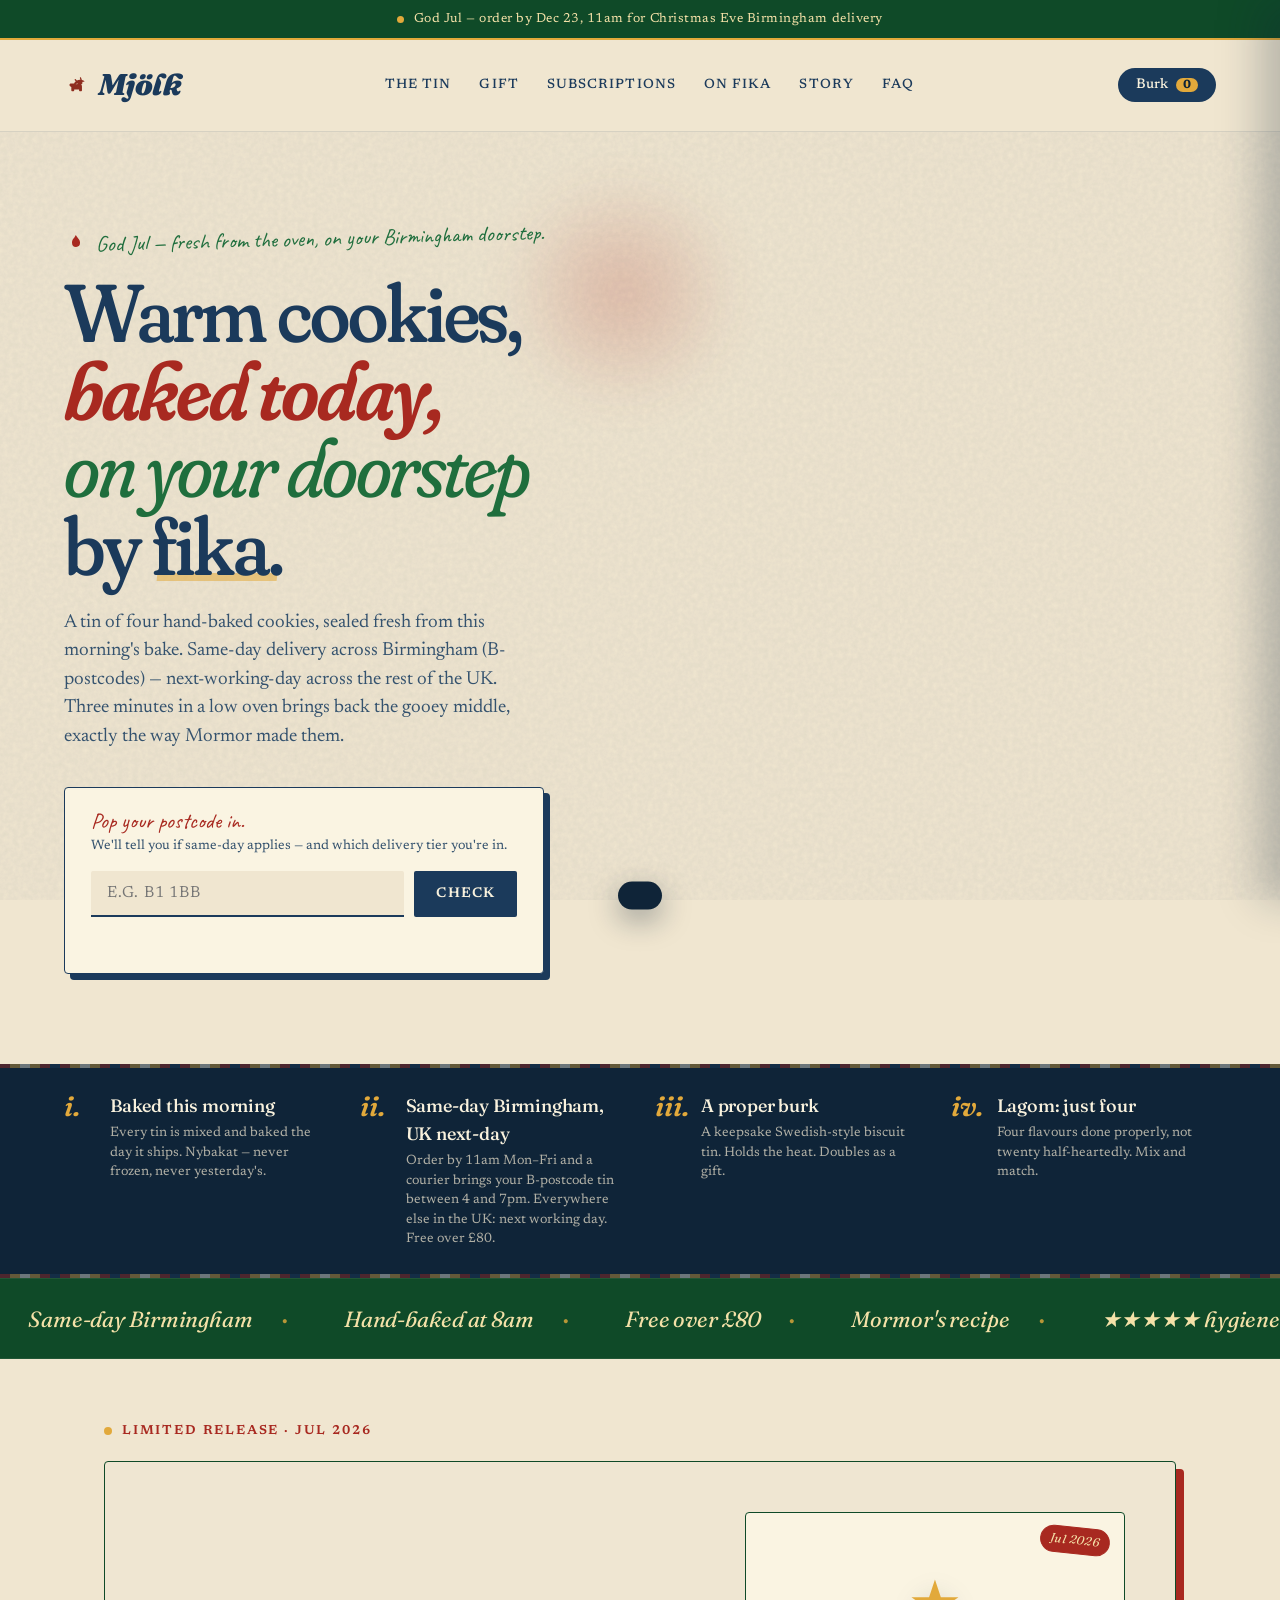
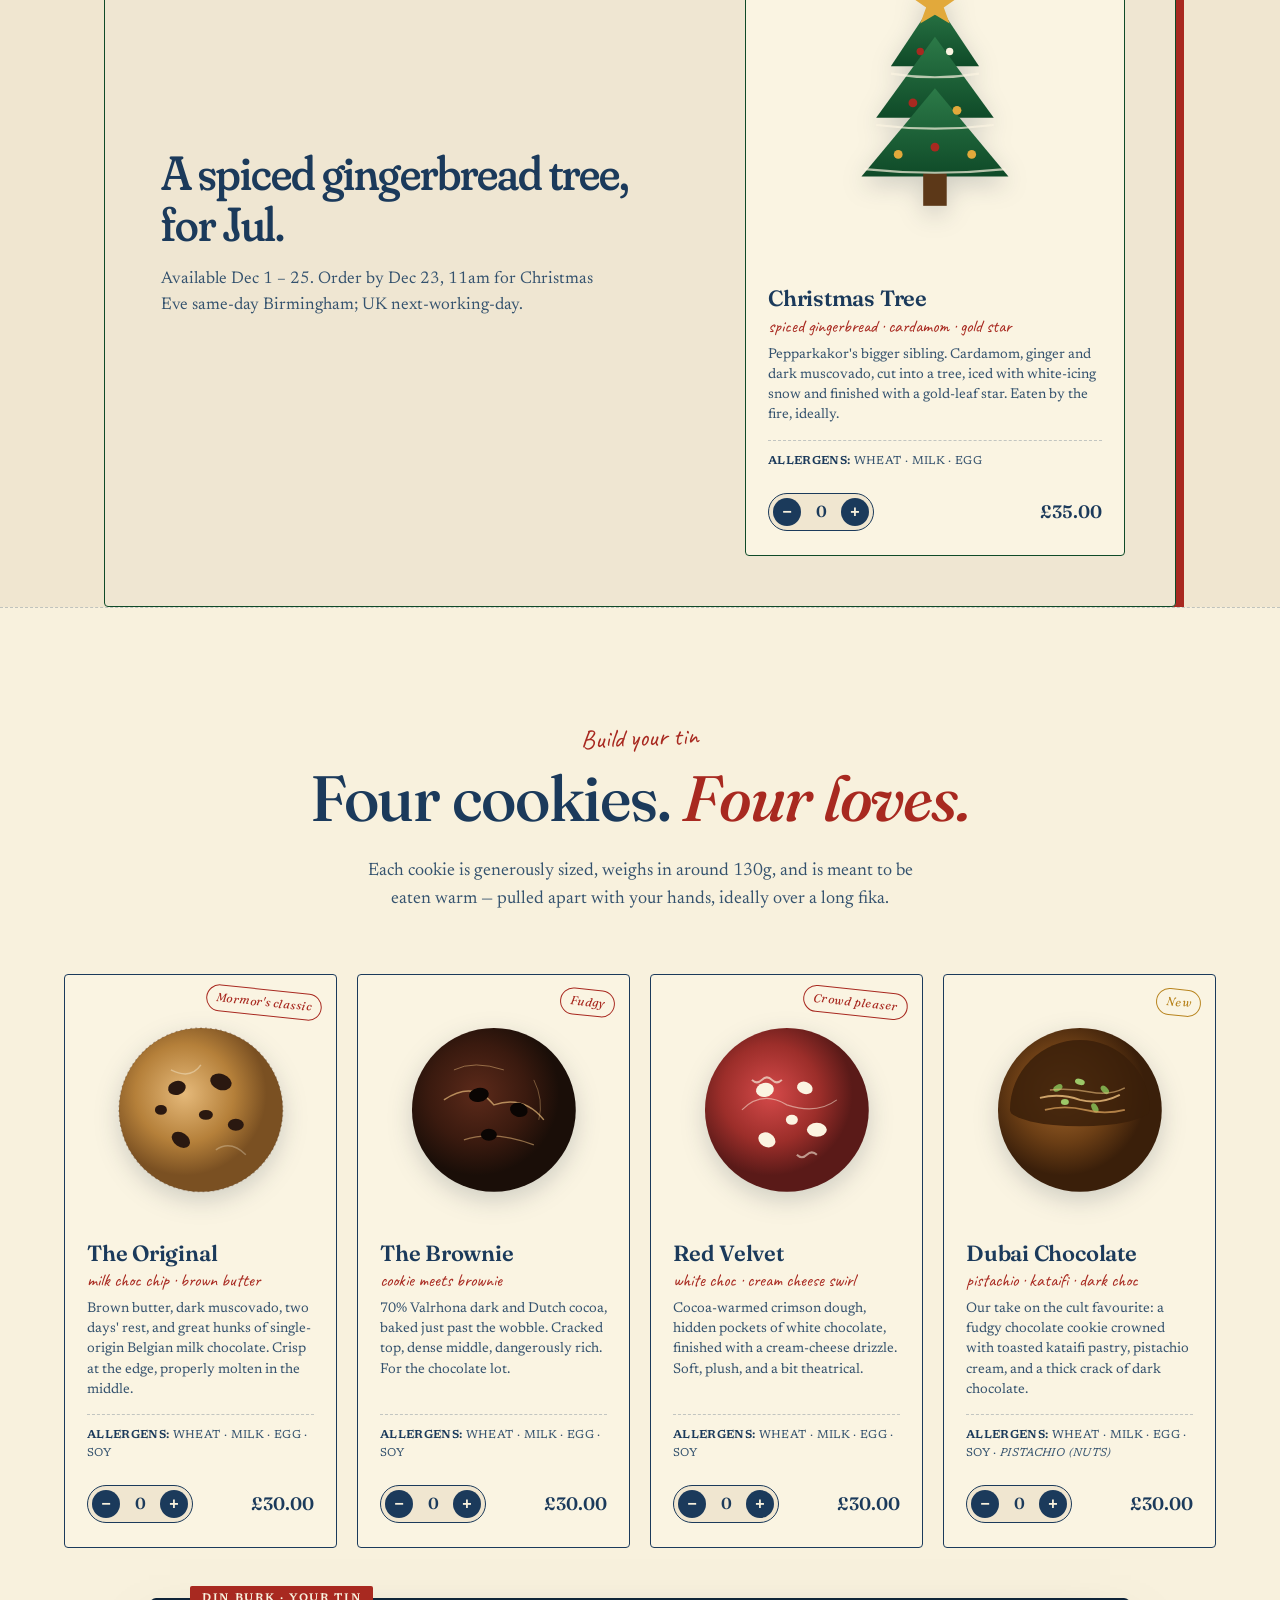
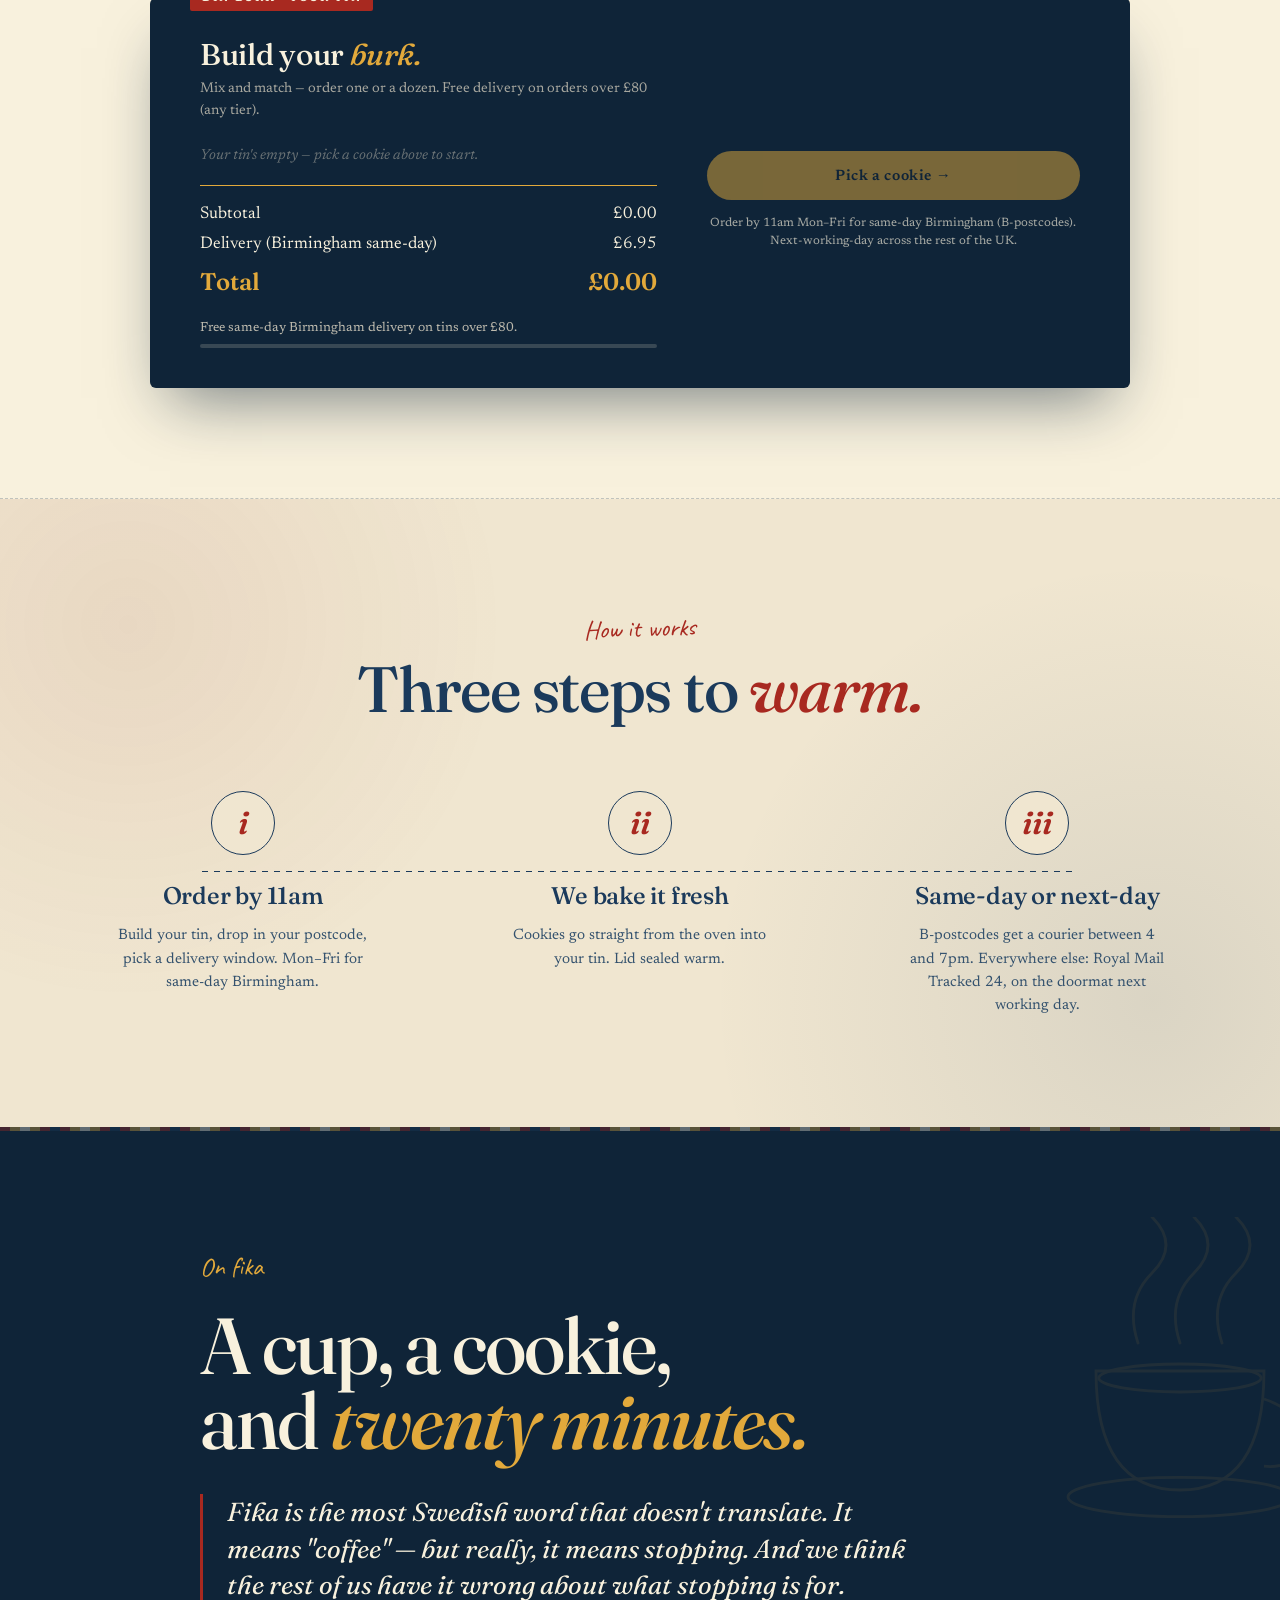
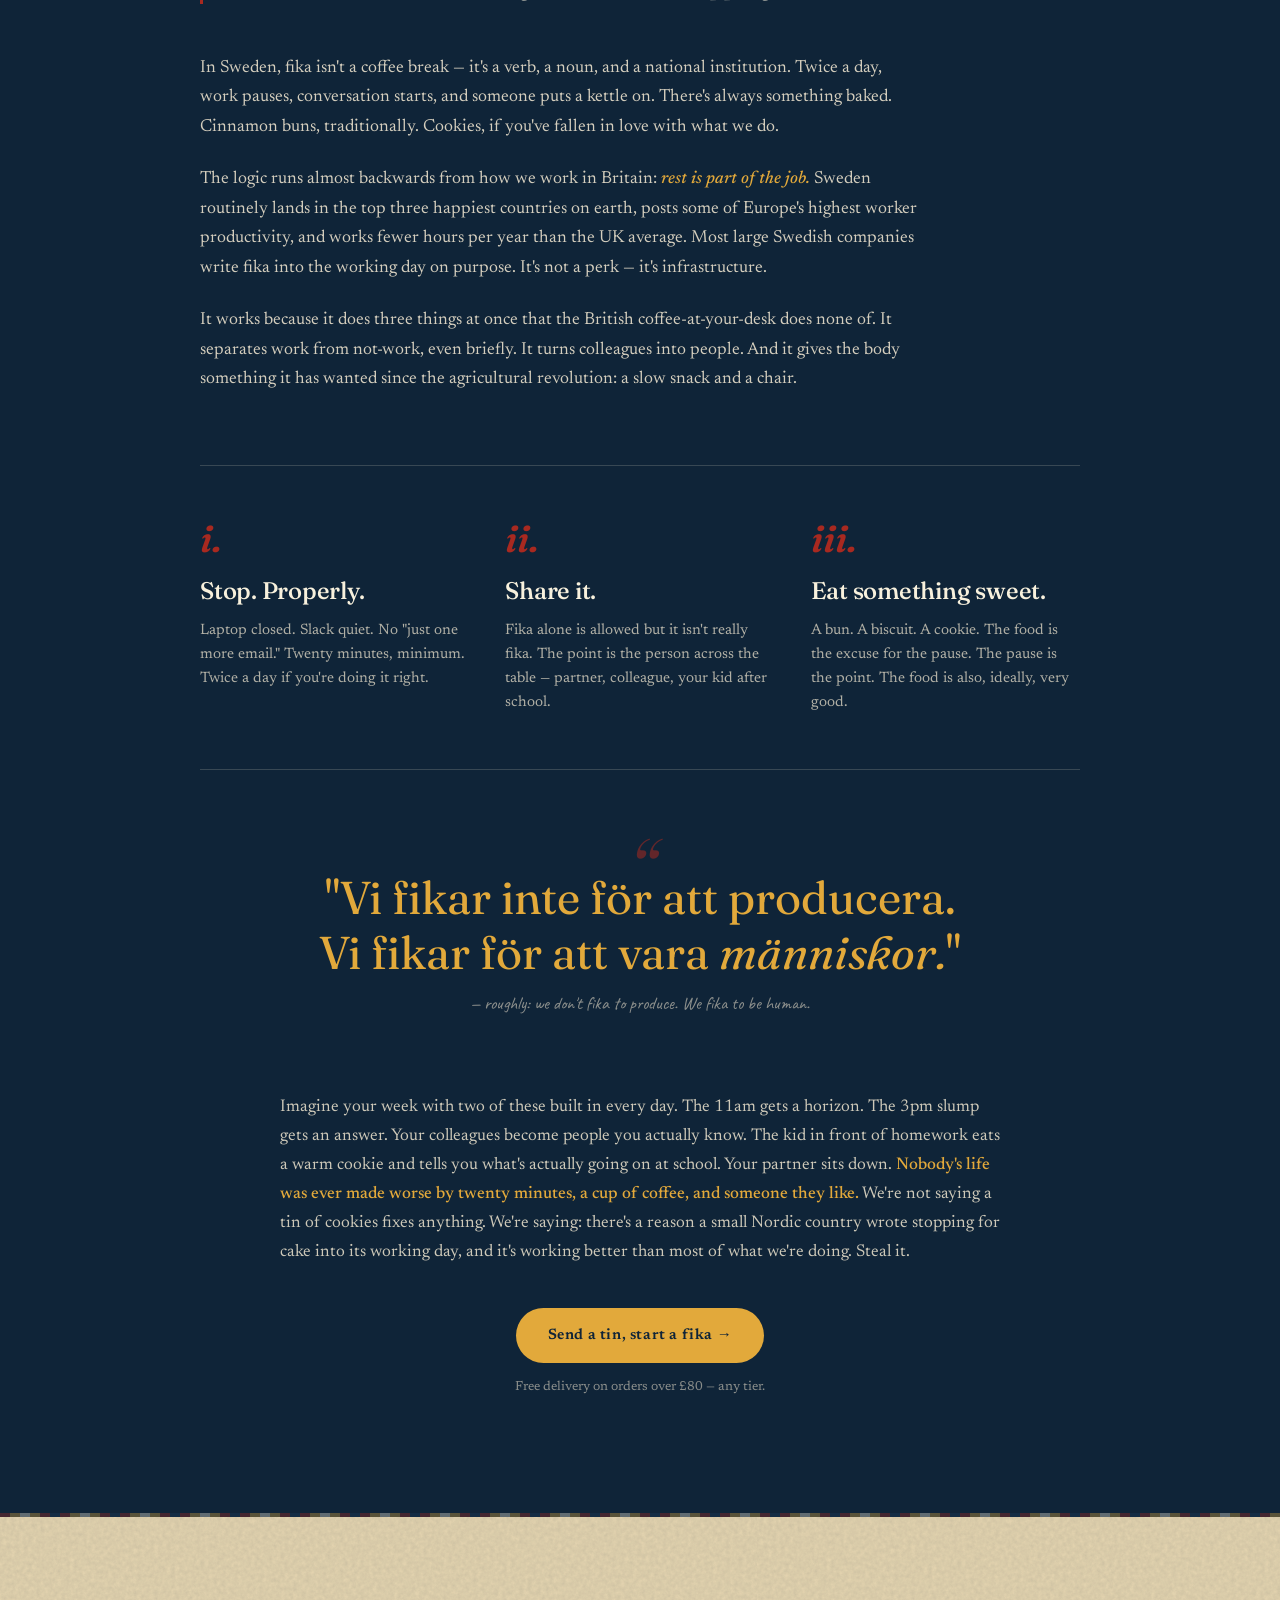
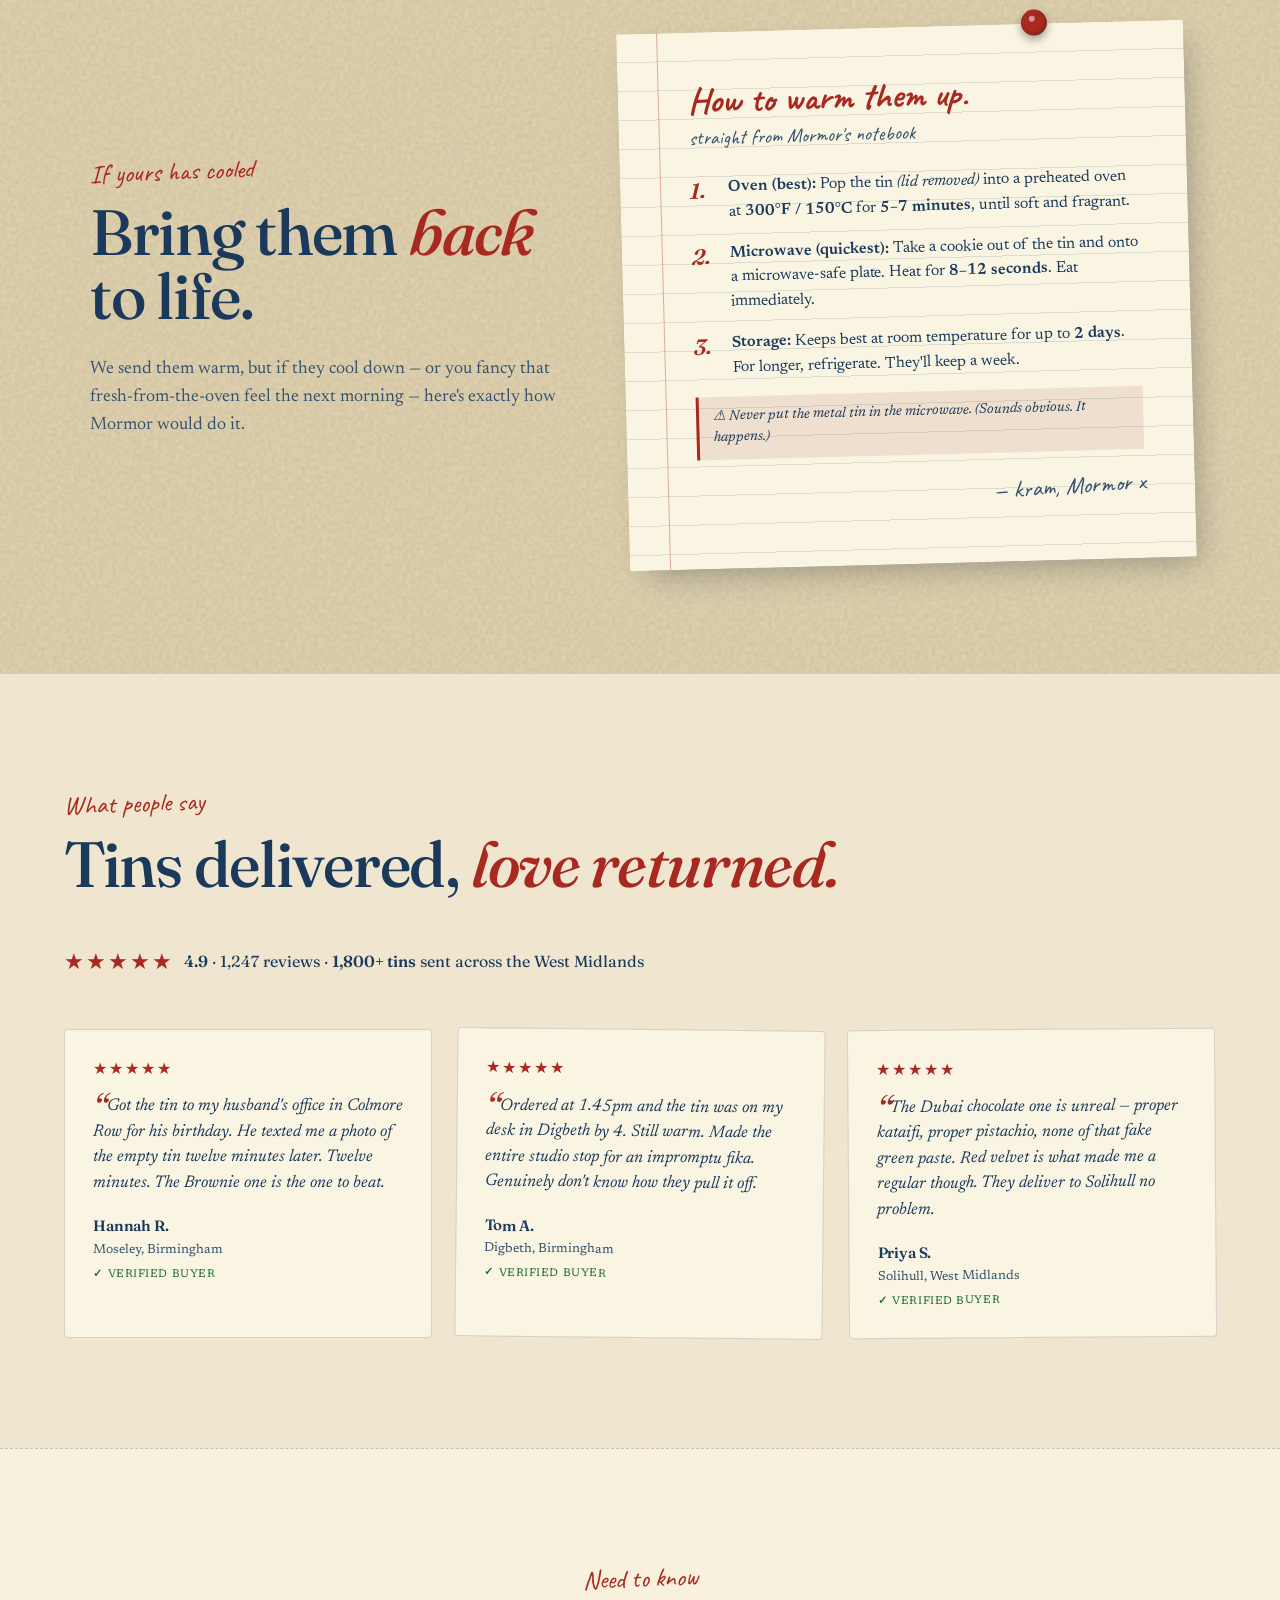
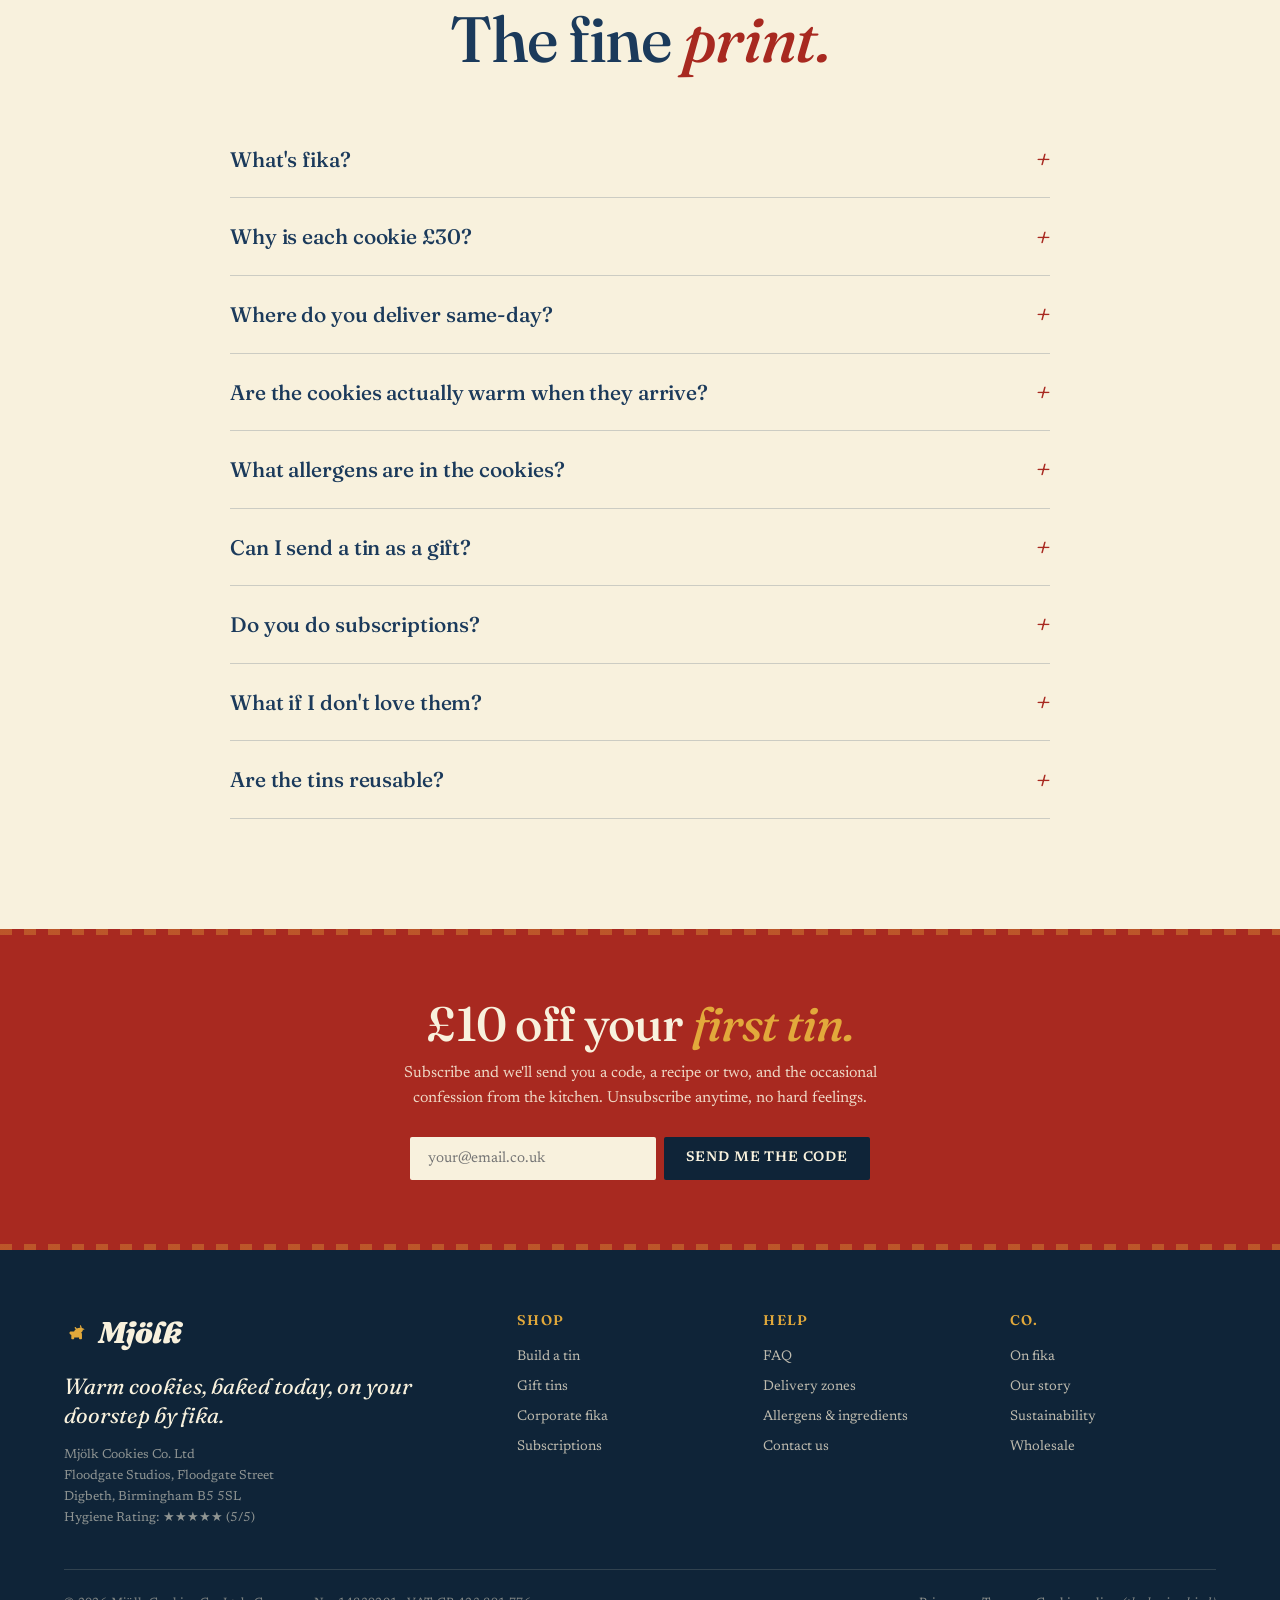
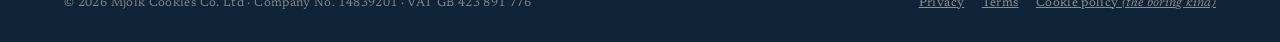
==== commit a489a4b8: "Tighten delivery claims to a realistic 3-tier model (£6.95 same-day B-postcodes, £5.95 UK next-day, " ====
--- a/index.html
+++ b/index.html
@@ -6,7 +6,7 @@
 <link rel="icon" type="image/svg+xml" href="favicon.svg">
 <link rel="apple-touch-icon" href="favicon.svg">
 <title>Mjölk Cookies — Warm cookies, baked today, on your doorstep by fika.</title>
-<meta name="description" content="Hand-baked Swedish-inspired cookie tins delivered same-day across Birmingham and the West Midlands. Four flavours, sealed warm, ready in time for fika.">
+<meta name="description" content="Hand-baked Swedish-inspired cookie tins. Same-day delivery across Birmingham (B-postcodes), next-working-day across the rest of the UK. Four flavours, sealed fresh.">
 <link rel="preconnect" href="https://fonts.googleapis.com">
 <link rel="preconnect" href="https://fonts.gstatic.com" crossorigin>
 <link href="https://fonts.googleapis.com/css2?family=Fraunces:ital,opsz,wght@0,9..144,400;0,9..144,500;0,9..144,600;0,9..144,700;0,9..144,900;1,9..144,400;1,9..144,600;1,9..144,900&family=Newsreader:ital,wght@0,400;0,500;0,600;1,400;1,500&family=Caveat:wght@500;700&display=swap" rel="stylesheet">
@@ -18,7 +18,7 @@
 <!-- Top utility bar -->
 <div class="topbar">
   <span class="pulse"></span>
-  Order before <strong>2pm</strong> for <strong>same-day Birmingham delivery</strong> · Free over <strong>£150</strong>
+  Order by <strong>11am Mon–Fri</strong> for <strong>same-day Birmingham</strong> · UK next-day · Free over <strong>£80</strong>
 </div>
 
 <!-- Nav -->
@@ -54,7 +54,7 @@
   <div>
     <span class="eyebrow">
       <svg viewBox="0 0 24 24" fill="none"><path d="M12 2c2 4 4 4 4 8a4 4 0 11-8 0c0-4 2-4 4-8z" fill="#8E2D1F"/></svg>
-      Hand-baked in Digbeth at 8am, ready for fika by 5pm.
+      Hand-baked in Digbeth · Birmingham same-day, UK next-working-day.
     </span>
     <h1 class="headline">
       Warm cookies,<br>
@@ -63,14 +63,15 @@
       by <span class="fika-mark">fika.</span>
     </h1>
     <p class="lede">
-      A tin of four hand-baked cookies, sealed warm and sent same-day across Birmingham
-      and the West Midlands. Crack the lid while they're still gooey — exactly the way
+      A tin of four hand-baked cookies, sealed fresh from this morning's bake.
+      Same-day delivery across Birmingham (B-postcodes) — next-working-day across the rest
+      of the UK. Three minutes in a low oven brings back the gooey middle, exactly the way
       Mormor made them.
     </p>
 
     <div class="postcode">
       <div class="postcode-label">Pop your postcode in.</div>
-      <div class="postcode-sub">We'll tell you if we can get warm cookies to you today.</div>
+      <div class="postcode-sub">We'll tell you if same-day applies — and which delivery tier you're in.</div>
       <form class="postcode-form" onsubmit="checkPostcode(event)">
         <input type="text" id="postcode-input" placeholder="E.g. B1 1BB" maxlength="8" required>
         <button type="submit">Check</button>
@@ -84,7 +85,7 @@
 <div class="value-strip">
   <div class="value-strip-inner">
     <div class="value-item"><div class="value-item-num">i.</div><div><h4>Baked this morning</h4><p>Every tin is mixed and baked the day it ships. Nybakat — never frozen, never yesterday's.</p></div></div>
-    <div class="value-item"><div class="value-item-num">ii.</div><div><h4>Same-day across the Midlands</h4><p>Order by 2pm and a courier brings the tin warm by 6pm. Free over £150.</p></div></div>
+    <div class="value-item"><div class="value-item-num">ii.</div><div><h4>Same-day Birmingham, UK next-day</h4><p>Order by 11am Mon–Fri and a courier brings your B-postcode tin between 4 and 7pm. Everywhere else in the UK: next working day. Free over £80.</p></div></div>
     <div class="value-item"><div class="value-item-num">iii.</div><div><h4>A proper burk</h4><p>A keepsake Swedish-style biscuit tin. Holds the heat. Doubles as a gift.</p></div></div>
     <div class="value-item"><div class="value-item-num">iv.</div><div><h4>Lagom: just four</h4><p>Four flavours done properly, not twenty half-heartedly. Mix and match.</p></div></div>
   </div>
@@ -95,7 +96,7 @@
   <div class="marquee-track">
     <span>Same-day Birmingham</span>
     <span>Hand-baked at 8am</span>
-    <span>Free over £150</span>
+    <span>Free over £80</span>
     <span>Mormor's recipe</span>
     <span>★★★★★ hygiene rating</span>
     <span>Sealed warm</span>
@@ -103,7 +104,7 @@
     <span>Nybakat — never frozen</span>
     <span aria-hidden="true">Same-day Birmingham</span>
     <span aria-hidden="true">Hand-baked at 8am</span>
-    <span aria-hidden="true">Free over £150</span>
+    <span aria-hidden="true">Free over £80</span>
     <span aria-hidden="true">Mormor's recipe</span>
     <span aria-hidden="true">★★★★★ hygiene rating</span>
     <span aria-hidden="true">Sealed warm</span>
@@ -249,23 +250,23 @@
   <div class="tin-builder">
     <div>
       <h3>Build your <span class="it">burk.</span></h3>
-      <p class="builder-hint">Mix and match — order one or a dozen. Free same-day Birmingham delivery on orders over £150.</p>
+      <p class="builder-hint">Mix and match — order one or a dozen. Free delivery on orders over £80 (any tier).</p>
       <div class="tin-summary" id="tin-summary"><div class="empty-line">Your tin's empty — pick a cookie above to start.</div></div>
       <div class="builder-totals">
         <div class="total-row"><span>Subtotal</span><span id="builder-subtotal">£0.00</span></div>
-        <div class="total-row"><span>Delivery (Birmingham same-day)</span><span id="builder-delivery">£4.50</span></div>
+        <div class="total-row"><span>Delivery (Birmingham same-day)</span><span id="builder-delivery">£6.95</span></div>
         <div class="total-row grand"><span>Total</span><span id="builder-total">£0.00</span></div>
       </div>
       <div class="delivery-progress" id="delivery-progress">
-        Free same-day Birmingham delivery on tins over £150.
+        Free delivery on tins over £80 — any tier.
         <div class="progress-bar"><div class="progress-bar-fill" id="progress-fill"></div></div>
       </div>
     </div>
     <div>
       <button class="builder-cta" id="builder-cta" disabled onclick="checkout()">Send my tin →</button>
       <p style="font-size: 12px; opacity: .65; text-align: center; margin-top: 14px; line-height: 1.5">
-        Order before 2pm Mon–Sat for same-day Birmingham delivery.<br>
-        UK-wide next-day available at checkout.
+        Order by 11am Mon–Fri for same-day Birmingham (B-postcodes).<br>
+        Next-working-day across the rest of the UK.
       </p>
     </div>
   </div>
@@ -278,9 +279,9 @@
     <h2 class="section-title">Three steps to <span class="it">warm.</span></h2>
   </div>
   <div class="steps">
-    <div class="step"><div class="step-num">i</div><h4>Order by 2pm</h4><p>Build your tin, drop in your Birmingham postcode, pick a delivery window.</p></div>
+    <div class="step"><div class="step-num">i</div><h4>Order by 11am</h4><p>Build your tin, drop in your postcode, pick a delivery window. Mon–Fri for same-day Birmingham.</p></div>
     <div class="step"><div class="step-num">ii</div><h4>We bake it fresh</h4><p>Cookies go straight from the oven into your tin. Lid sealed warm.</p></div>
-    <div class="step"><div class="step-num">iii</div><h4>Doorstep by 6pm</h4><p>A courier brings your tin while it's still soft. Pop the lid. Eat.</p></div>
+    <div class="step"><div class="step-num">iii</div><h4>Same-day or next-day</h4><p>B-postcodes get a courier between 4 and 7pm. Everywhere else: Royal Mail Tracked 24, on the doormat next working day.</p></div>
   </div>
 </section>
 
@@ -331,7 +332,7 @@
     </p>
     <div class="fika-cta-row">
       <a href="#shop" class="fika-cta">Send a tin, start a fika →</a>
-      <span class="fika-cta-sub">Free same-day Birmingham delivery on orders over £150.</span>
+      <span class="fika-cta-sub">Free delivery on orders over £80 — any tier.</span>
     </div>
   </div>
 </section>
@@ -381,11 +382,11 @@
   <div class="faq-list">
     <div class="faq-item" onclick="toggleFAQ(this)"><div class="faq-q">What's fika? <span class="plus">+</span></div><div class="faq-a">A Swedish institution. It means "to have coffee" — but really it's a daily pause for coffee, something baked, and a chat. Twice a day if you're doing it right. There's a whole section on this page about it. Our tins are built for it: four cookies, four people, one long fika.</div></div>
     <div class="faq-item" onclick="toggleFAQ(this)"><div class="faq-q">Why is each cookie £30? <span class="plus">+</span></div><div class="faq-a">Because we mean it. These are large (≈130g), made in small batches the day they ship, with proper ingredients — single-origin Belgian milk chocolate, 70% Valrhona dark, real pistachio cream and kataifi for the Dubai cookie, two days' rest on every dough. They're priced like a serious gift, because mostly that's what they are. The keepsake tin is included.</div></div>
-    <div class="faq-item" onclick="toggleFAQ(this)"><div class="faq-q">Where do you deliver same-day? <span class="plus">+</span></div><div class="faq-a">Greater Birmingham and the West Midlands — anything starting B, CV, DY, WS, or WV. Order before 2pm Mon–Sat and your tin lands by 6pm. Outside the West Midlands, we ship next-day across the UK via DPD overnight. <a href="delivery.html" style="color: var(--falu)">See full delivery zones →</a></div></div>
-    <div class="faq-item" onclick="toggleFAQ(this)"><div class="faq-q">Are the cookies actually warm when they arrive? <span class="plus">+</span></div><div class="faq-a">Genuinely, yes. Cookies go from the oven into the tin, the tin gets sealed warm, and a courier collects within the hour. Most arrive between 30–55°C inside the tin — gooey territory. If they've cooled, the reheating instructions on this page take 8 seconds.</div></div>
+    <div class="faq-item" onclick="toggleFAQ(this)"><div class="faq-q">Where do you deliver same-day? <span class="plus">+</span></div><div class="faq-a">Birmingham only — B-postcodes within roughly 10 miles of our Digbeth kitchen. Order by 11am Mon–Fri and a courier brings your tin between 4 and 7pm. CV, DY, WS and WV postcodes get next-working-day for £5.95 (free over £80). Everywhere else in the UK: Royal Mail Tracked 24, also next-working-day. <a href="delivery.html" style="color: var(--falu)">See full delivery zones →</a></div></div>
+    <div class="faq-item" onclick="toggleFAQ(this)"><div class="faq-q">Are the cookies actually warm when they arrive? <span class="plus">+</span></div><div class="faq-a">Honest answer: only on same-day Birmingham, and only if you eat them within an hour of delivery. The tin holds heat reasonably well but cookies cool to room temperature in under an hour. For UK next-day orders the cookies arrive at room temperature; the reheating instructions on this page (3 minutes at 150°C) bring back the gooey middle in one go.</div></div>
     <div class="faq-item" onclick="toggleFAQ(this)"><div class="faq-q">What allergens are in the cookies? <span class="plus">+</span></div><div class="faq-a">All four cookies contain wheat, milk, egg and soy. The Dubai Chocolate cookie also contains pistachio (nuts). <a href="allergens.html" style="color: var(--falu)">See full allergens & ingredients →</a></div></div>
     <div class="faq-item" onclick="toggleFAQ(this)"><div class="faq-q">Can I send a tin as a gift? <span class="plus">+</span></div><div class="faq-a">Yes — that's most of what we do. <a href="gift-tins.html" style="color: var(--falu)">Visit our gift tins page →</a> for occasion-specific bundles, handwritten note options, and recipient delivery.</div></div>
-    <div class="faq-item" onclick="toggleFAQ(this)"><div class="faq-q">Do you do subscriptions? <span class="plus">+</span></div><div class="faq-a">We do — weekly, fortnightly or monthly, with 10% off every tin and free same-day delivery as standard. Pause, skip or cancel anytime. <a href="subscriptions.html" style="color: var(--falu)">See subscription plans →</a></div></div>
+    <div class="faq-item" onclick="toggleFAQ(this)"><div class="faq-q">Do you do subscriptions? <span class="plus">+</span></div><div class="faq-a">We do — weekly, fortnightly or monthly, with 10% off every tin and free delivery as standard (any tier). Pause, skip or cancel anytime. <a href="subscriptions.html" style="color: var(--falu)">See subscription plans →</a></div></div>
     <div class="faq-item" onclick="toggleFAQ(this)"><div class="faq-q">What if I don't love them? <span class="plus">+</span></div><div class="faq-a">Drop us a note within 7 days and we'll either send a replacement tin or refund the order in full. We've used it about a dozen times in two years. We'd rather you came back than feel stuck with a tin you didn't enjoy.</div></div>
     <div class="faq-item" onclick="toggleFAQ(this)"><div class="faq-q">Are the tins reusable? <span class="plus">+</span></div><div class="faq-a">Very. Powder-coated steel, food-safe lining, 18cm across, painted Falu red because it's the most Swedish colour we know. Customers use them for biscuits (obviously), tea bags, sewing kits, dog treats, and — in one memorable case — engagement rings. Wash by hand.</div></div>
   </div>
@@ -476,7 +477,7 @@
   <div class="cart-body" id="cart-body"></div>
   <div class="cart-foot">
     <div class="row"><span>Subtotal</span><span id="cart-subtotal">£0.00</span></div>
-    <div class="row"><span>Delivery</span><span id="cart-delivery">£4.50</span></div>
+    <div class="row"><span>Delivery</span><span id="cart-delivery">£6.95</span></div>
     <div class="row total"><span>Total</span><span id="cart-total">£0.00</span></div>
     <button id="cart-checkout-btn" onclick="checkout()">Checkout →</button>
   </div>
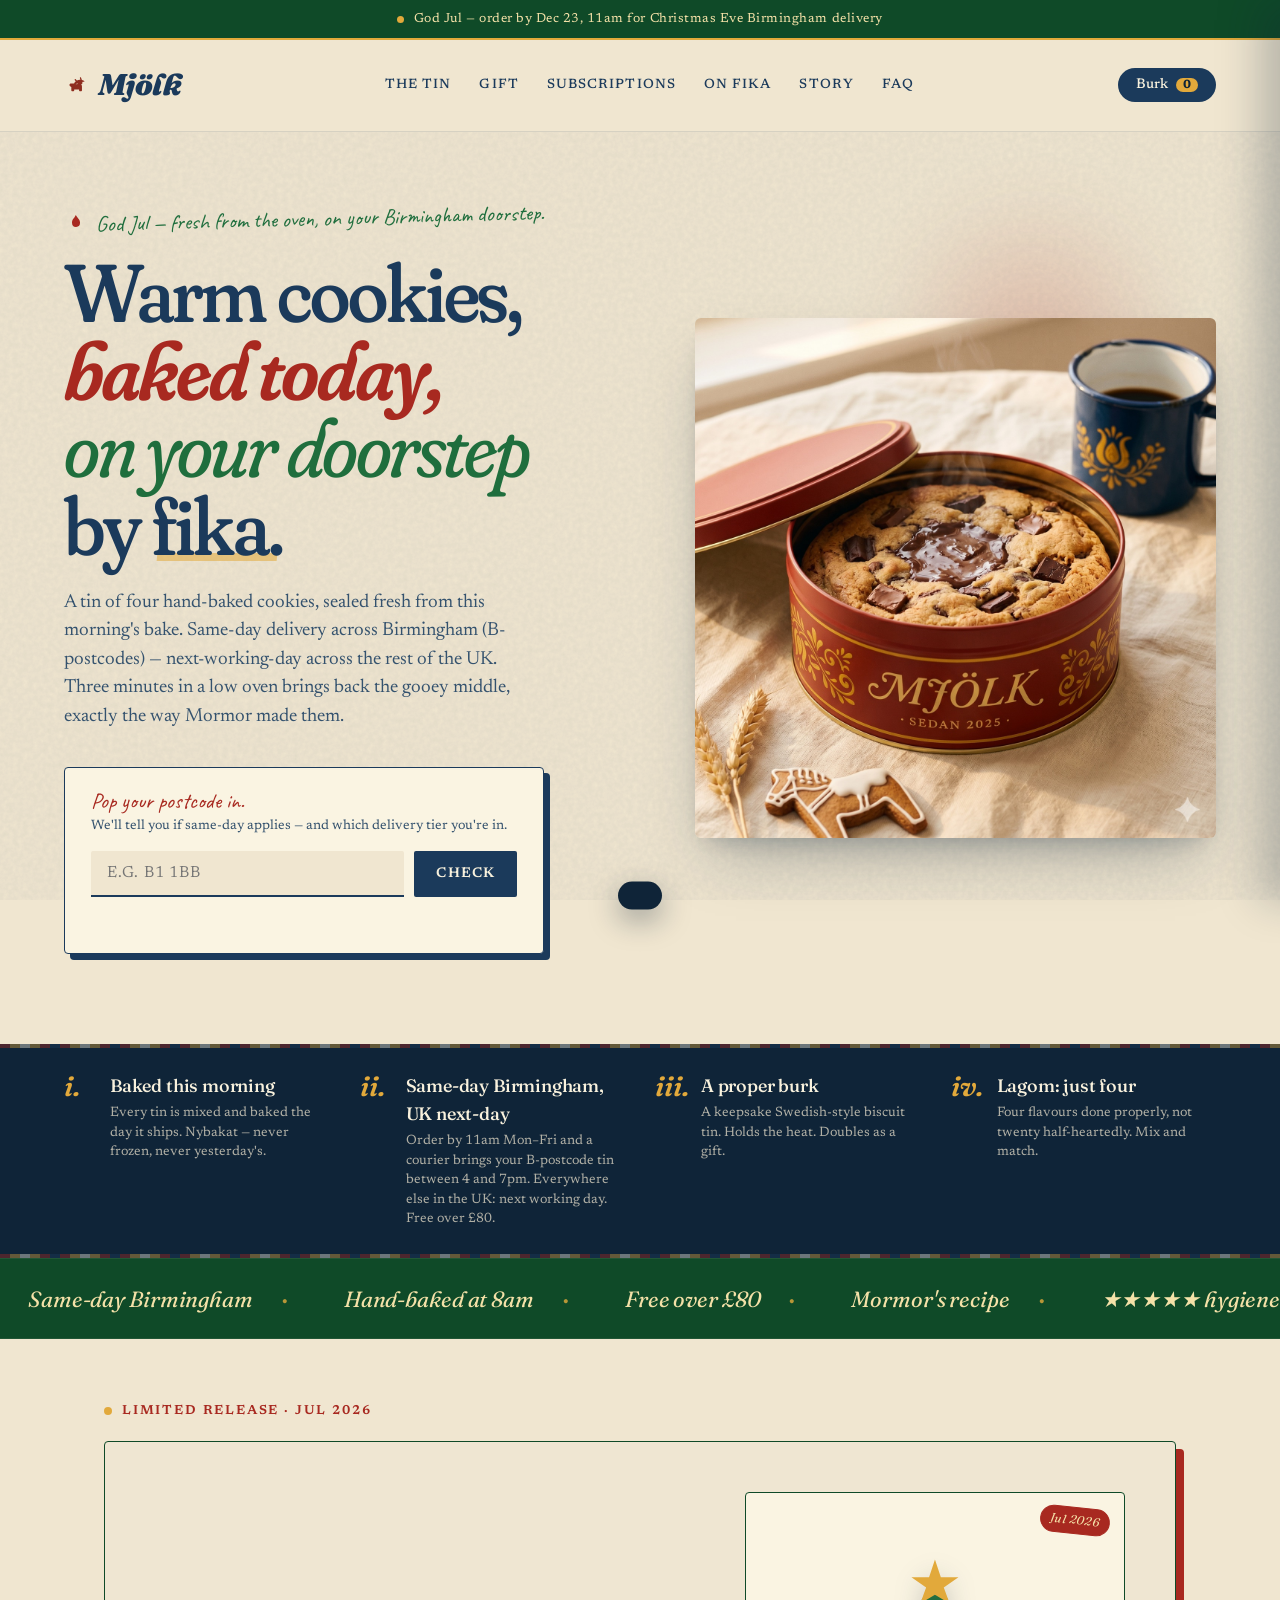
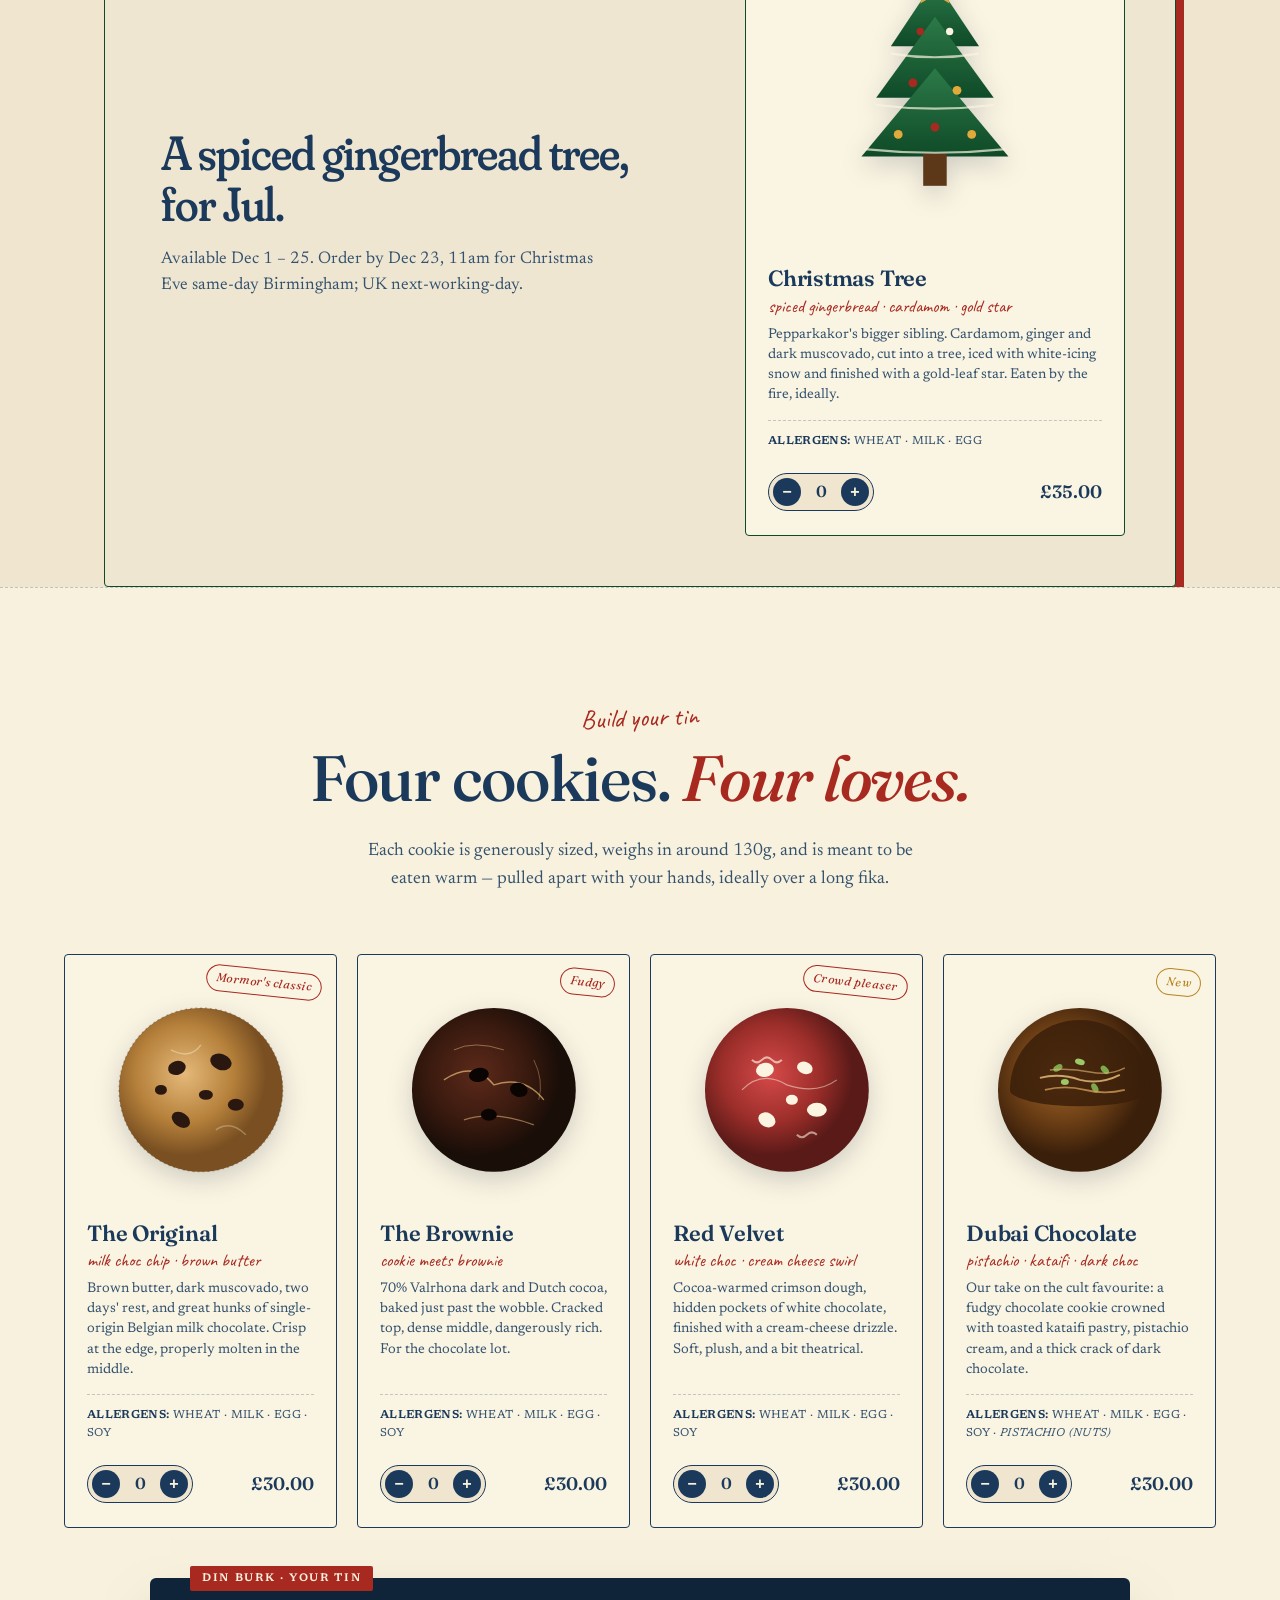
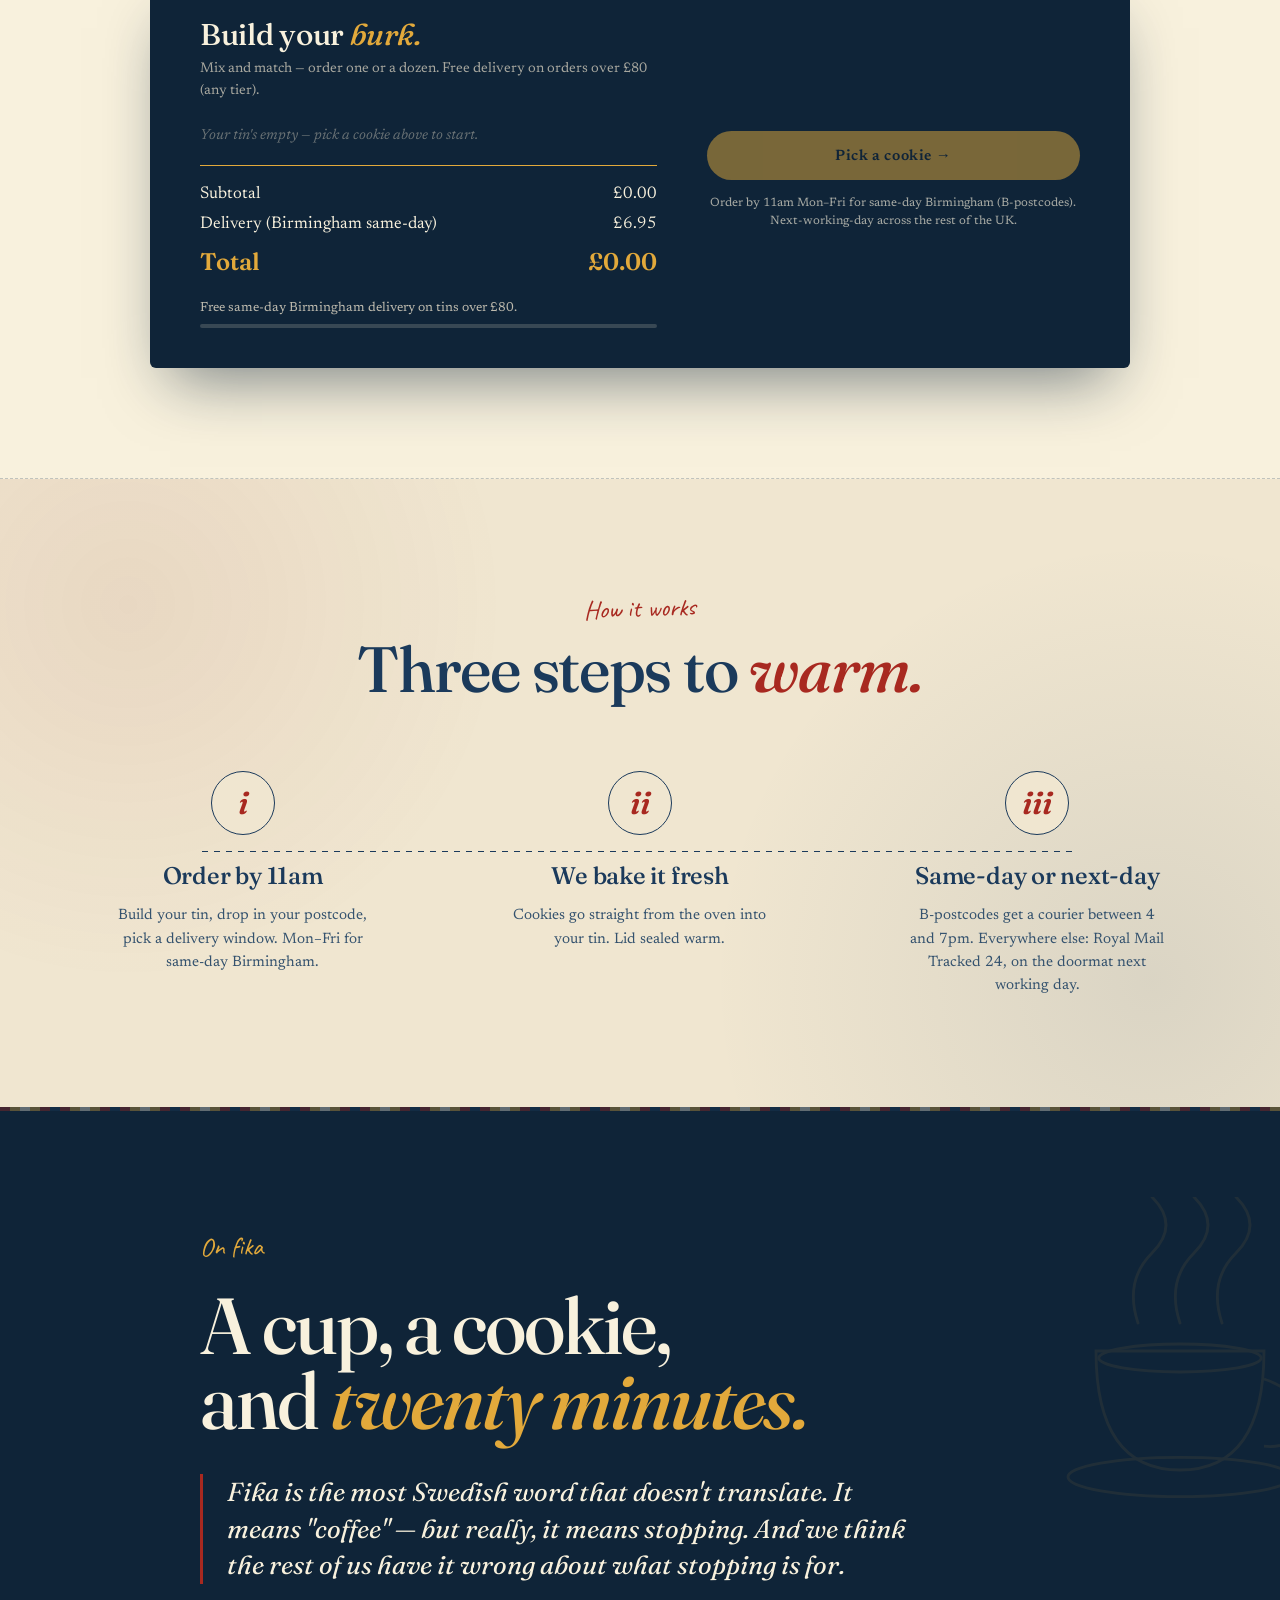
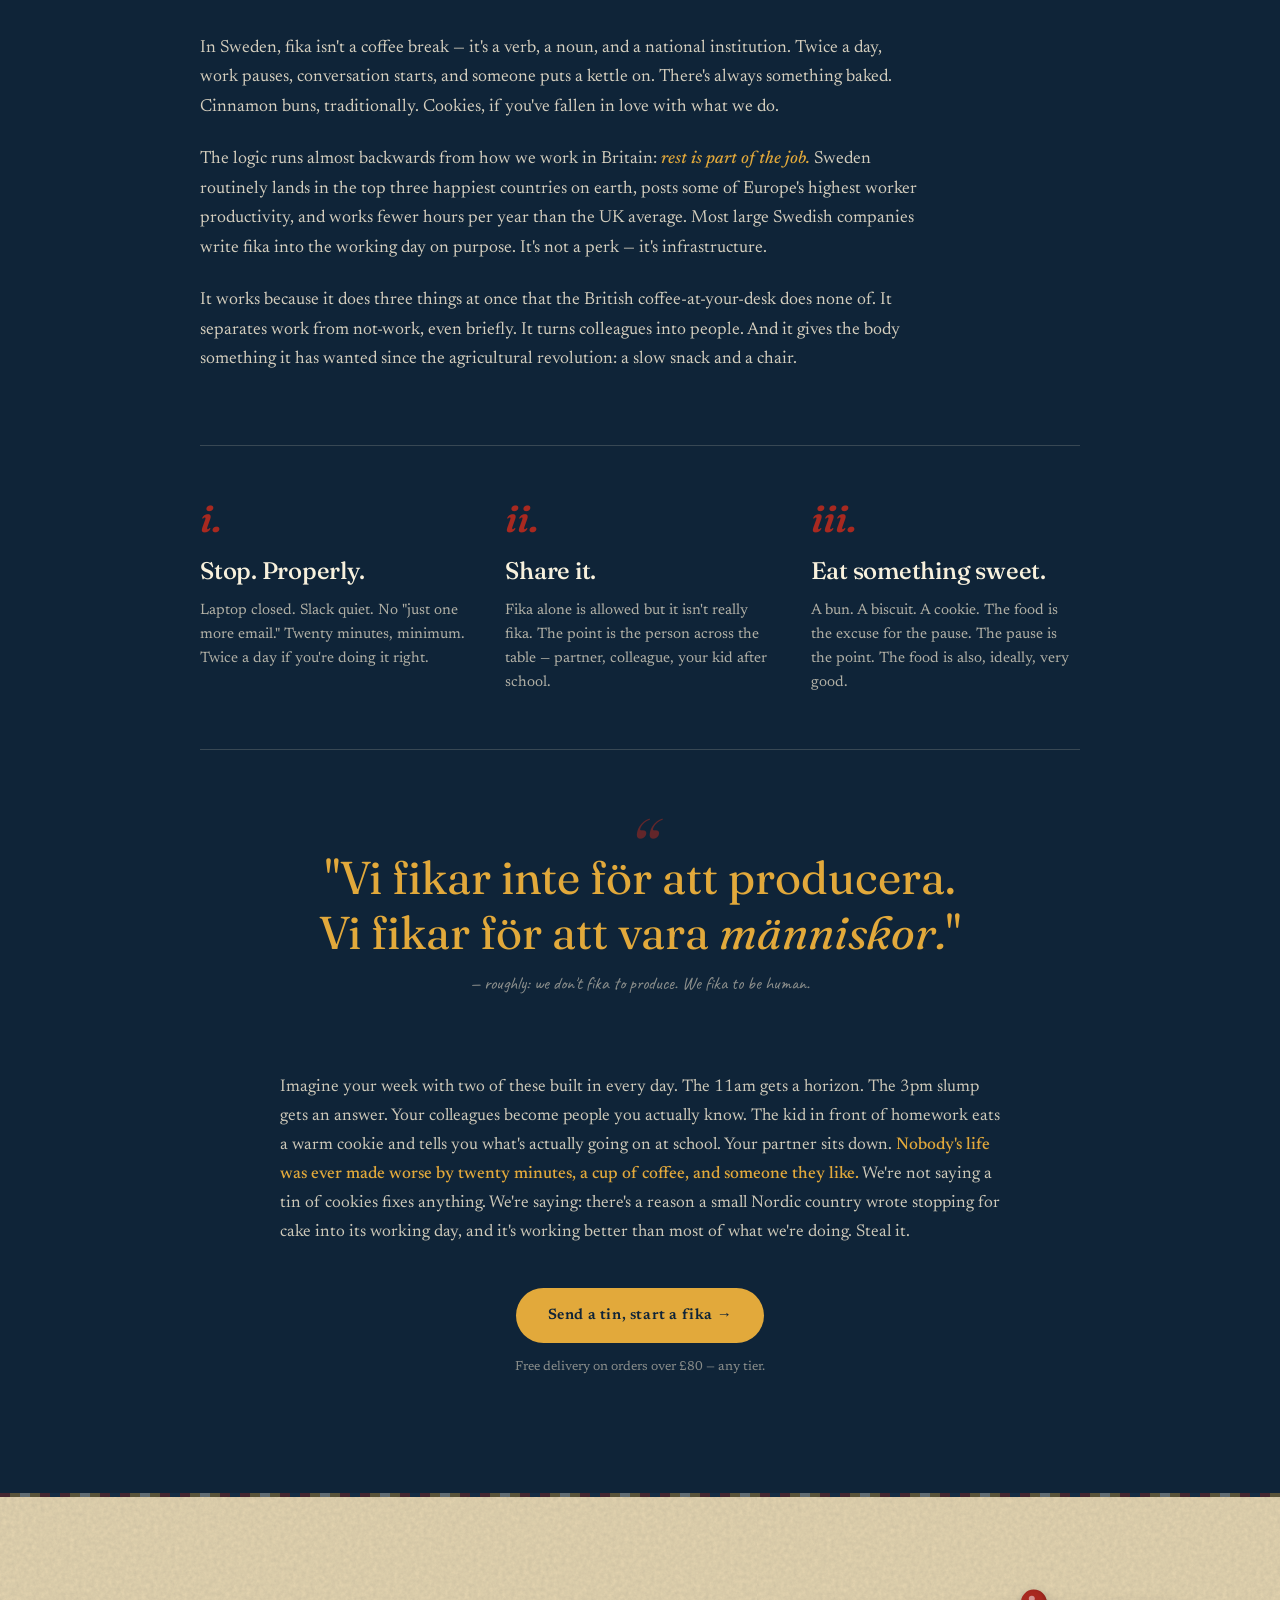
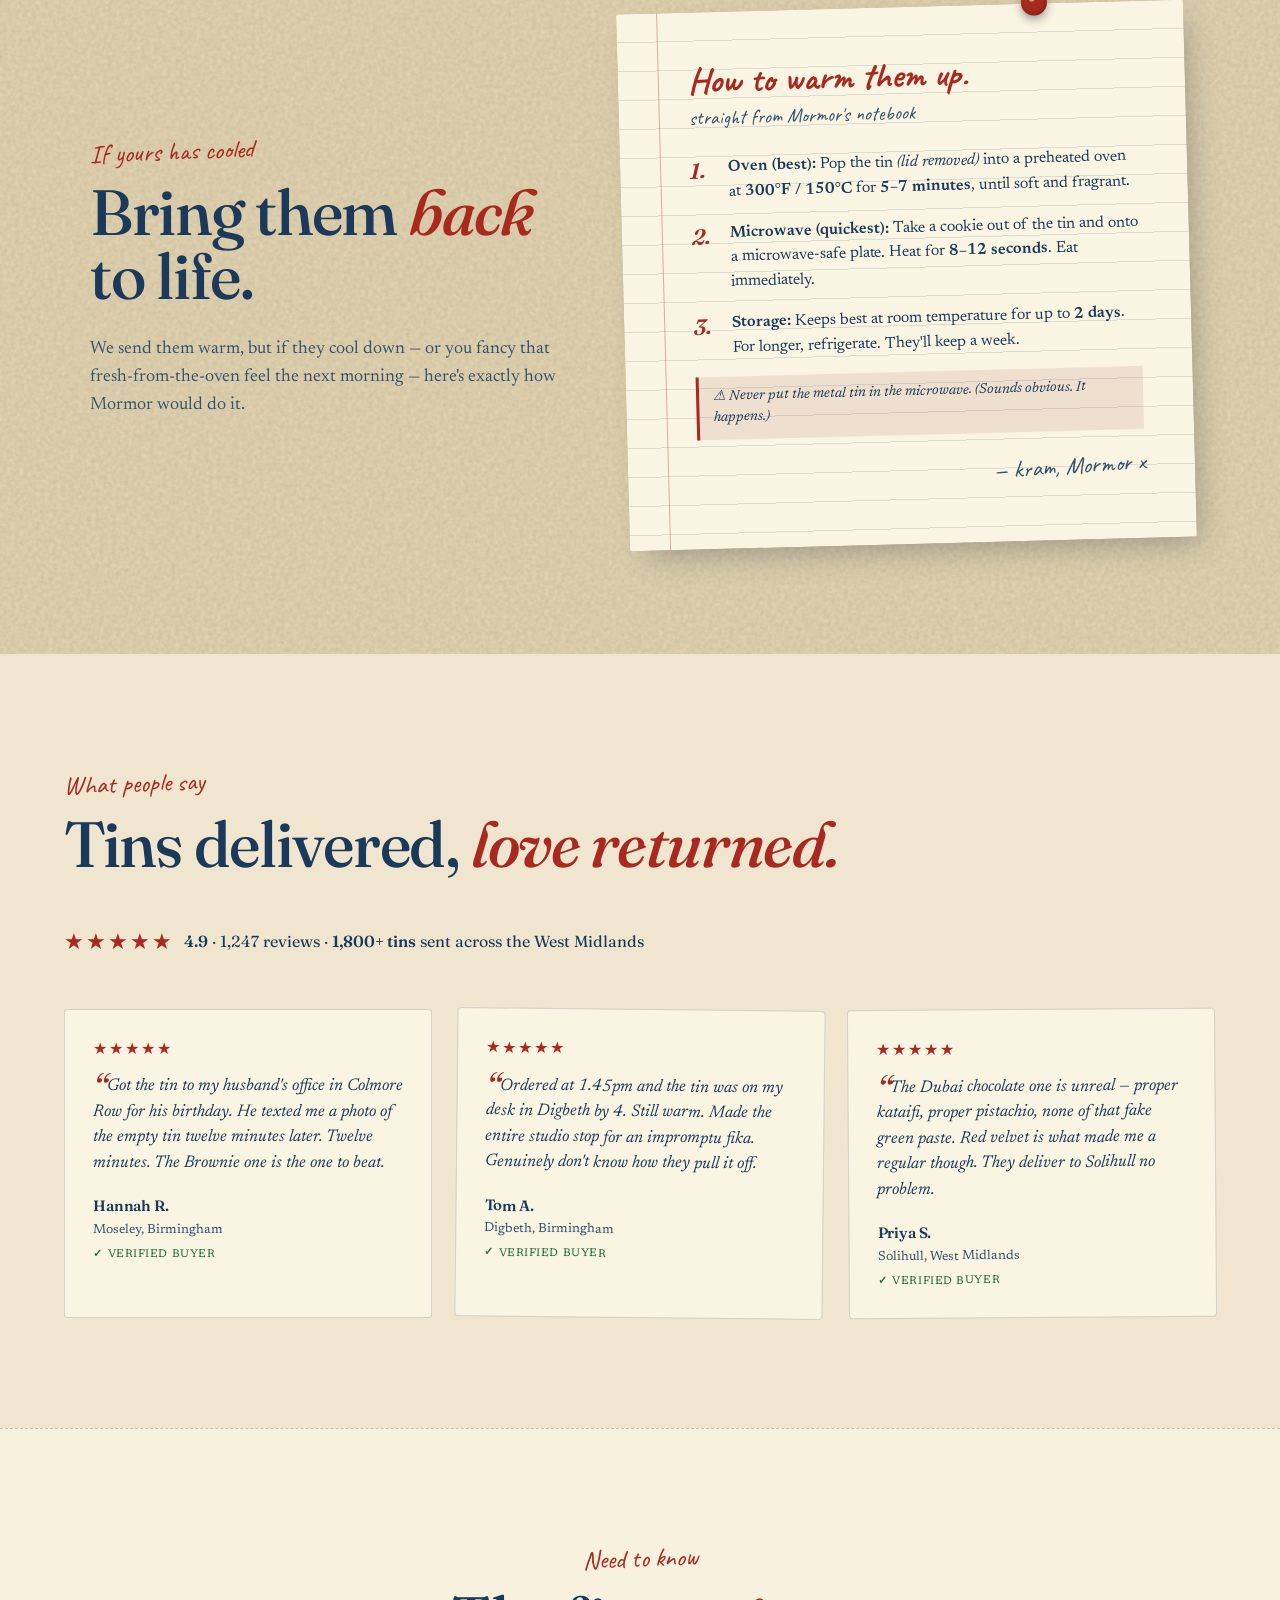
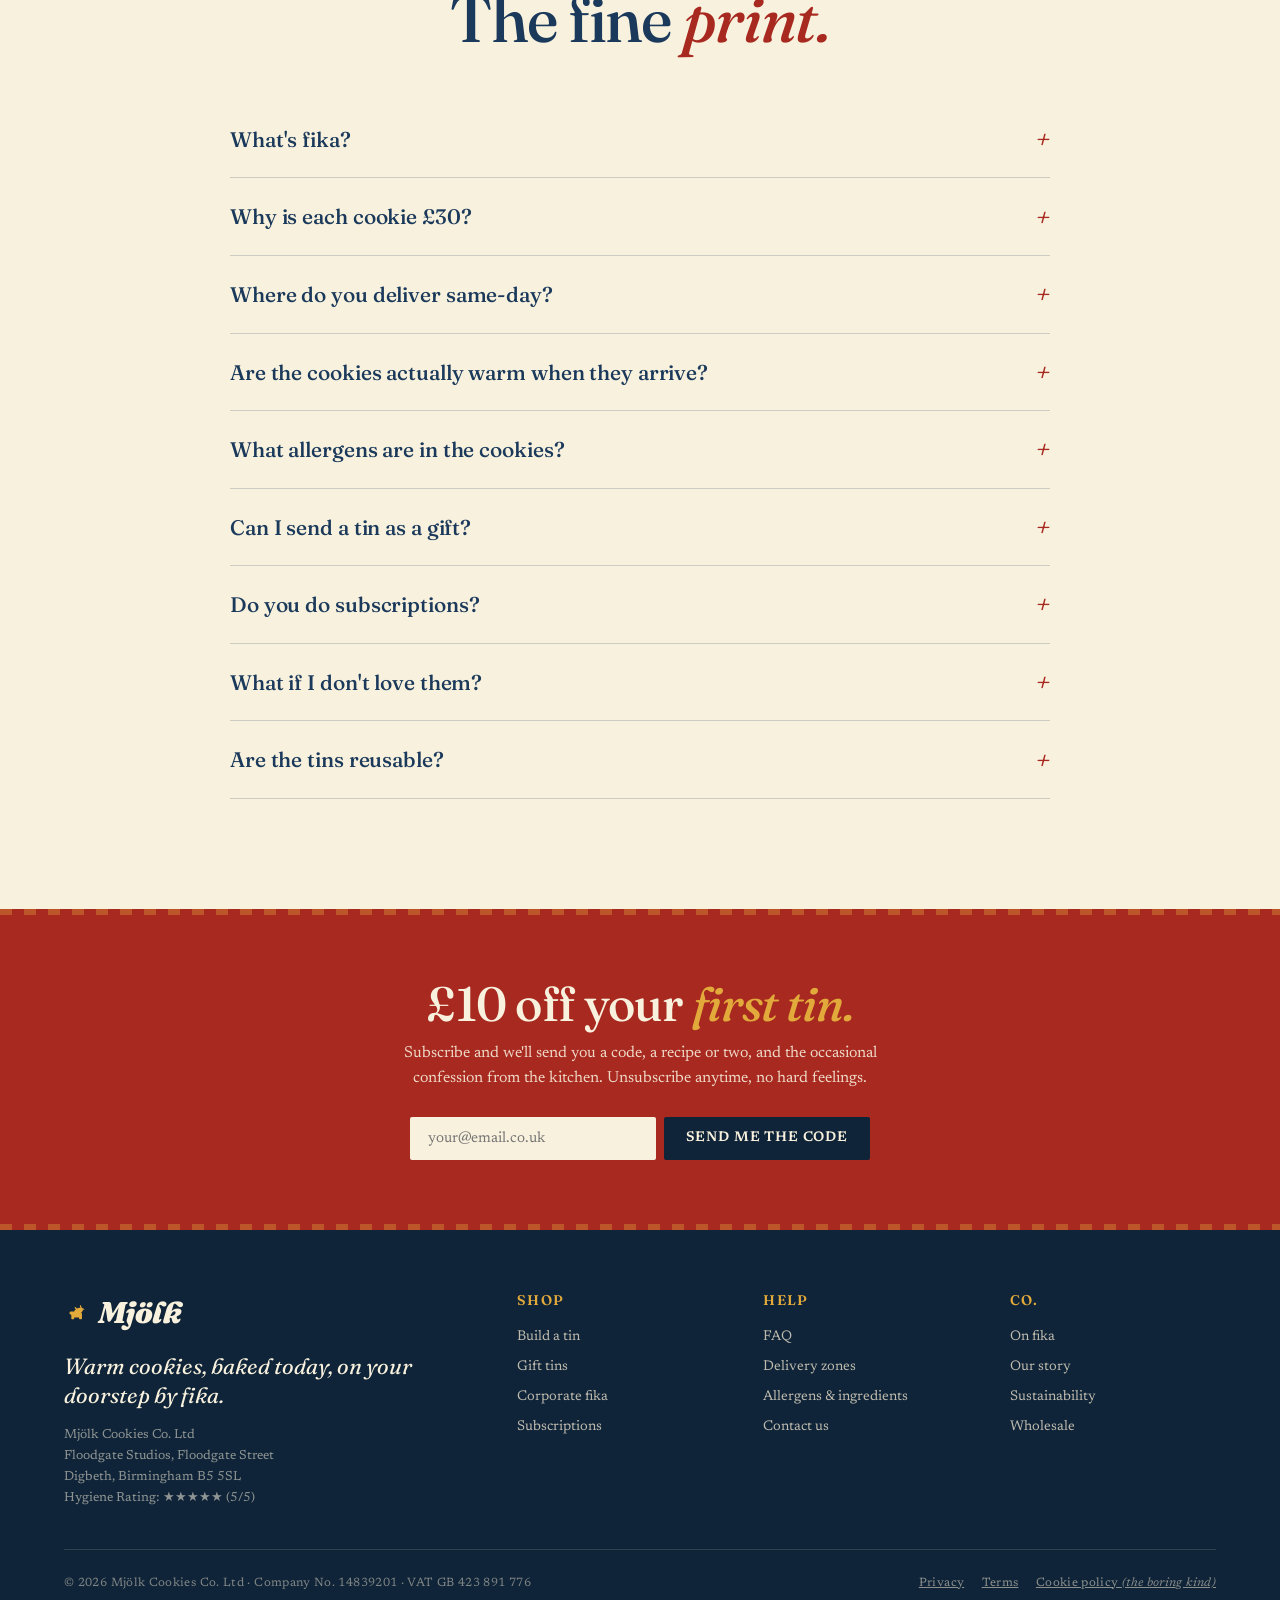
==== commit 2f16468d: "Add Mjölk-branded hero photograph; restore two-column hero with image right" ====
--- a/index.html
+++ b/index.html
@@ -79,6 +79,10 @@
       <div class="postcode-result" id="postcode-result"></div>
     </div>
   </div>
+
+  <div class="hero-art">
+    <img src="hero-tin.jpg" alt="An open Mjölk biscuit tin holding a single warm chocolate-chunk cookie with molten centre, a navy enamel mug of coffee and a gingerbread dala-horse beside it." width="1400" height="1400" loading="eager" fetchpriority="high">
+  </div>
 </section>
 
 <!-- Value strip -->
--- a/styles.css
+++ b/styles.css
@@ -113,16 +113,31 @@
 
 /* ───────── Homepage hero ───────── */
 .hero{
-  padding: 90px 5vw 90px;
-  max-width: 820px;
+  padding: 70px 5vw 90px;
+  max-width: 1280px; margin: 0 auto;
+  display: grid; grid-template-columns: minmax(0, 1.05fr) minmax(0, .95fr);
+  gap: 56px; align-items: center;
   position: relative;
 }
 .hero::before{
-  content:""; position:absolute; top:30px; left:60%; width:260px; height:260px;
-  background: radial-gradient(circle, rgba(226,169,59,.32), transparent 65%);
-  z-index:0; filter: blur(20px); pointer-events: none;
+  content:""; position:absolute; top:40px; right:6%; width:340px; height:340px;
+  background: radial-gradient(circle, rgba(226,169,59,.34), transparent 65%);
+  z-index:0; filter: blur(28px); pointer-events: none;
 }
 .hero > div{ position: relative; z-index: 1 }
+.hero-art{
+  position: relative; z-index: 1;
+  aspect-ratio: 1 / 1;
+  max-width: 560px; margin: 0 0 0 auto;
+  width: 100%;
+}
+.hero-art img{
+  width: 100%; height: 100%;
+  object-fit: cover;
+  border-radius: 6px;
+  box-shadow: 0 30px 60px -20px rgba(15,36,56,.35), 0 12px 24px -12px rgba(15,36,56,.25);
+  display: block;
+}
 .eyebrow{
   display:inline-flex; align-items:center; gap:8px;
   font-family: 'Caveat', cursive; font-size: 22px; color: var(--falu);
@@ -185,7 +200,13 @@
 .postcode-result .check{ display:inline-block; margin-right:6px }
 
 @media(max-width:900px){
-  .hero{ padding: 60px 5vw 60px }
+  .hero{
+    grid-template-columns: 1fr; gap: 32px;
+    padding: 40px 5vw 60px;
+  }
+  .hero-art{
+    order: -1; max-width: 420px; margin: 0 auto;
+  }
 }
 
 /* ───────── Page hero (used on non-home pages) ───────── */
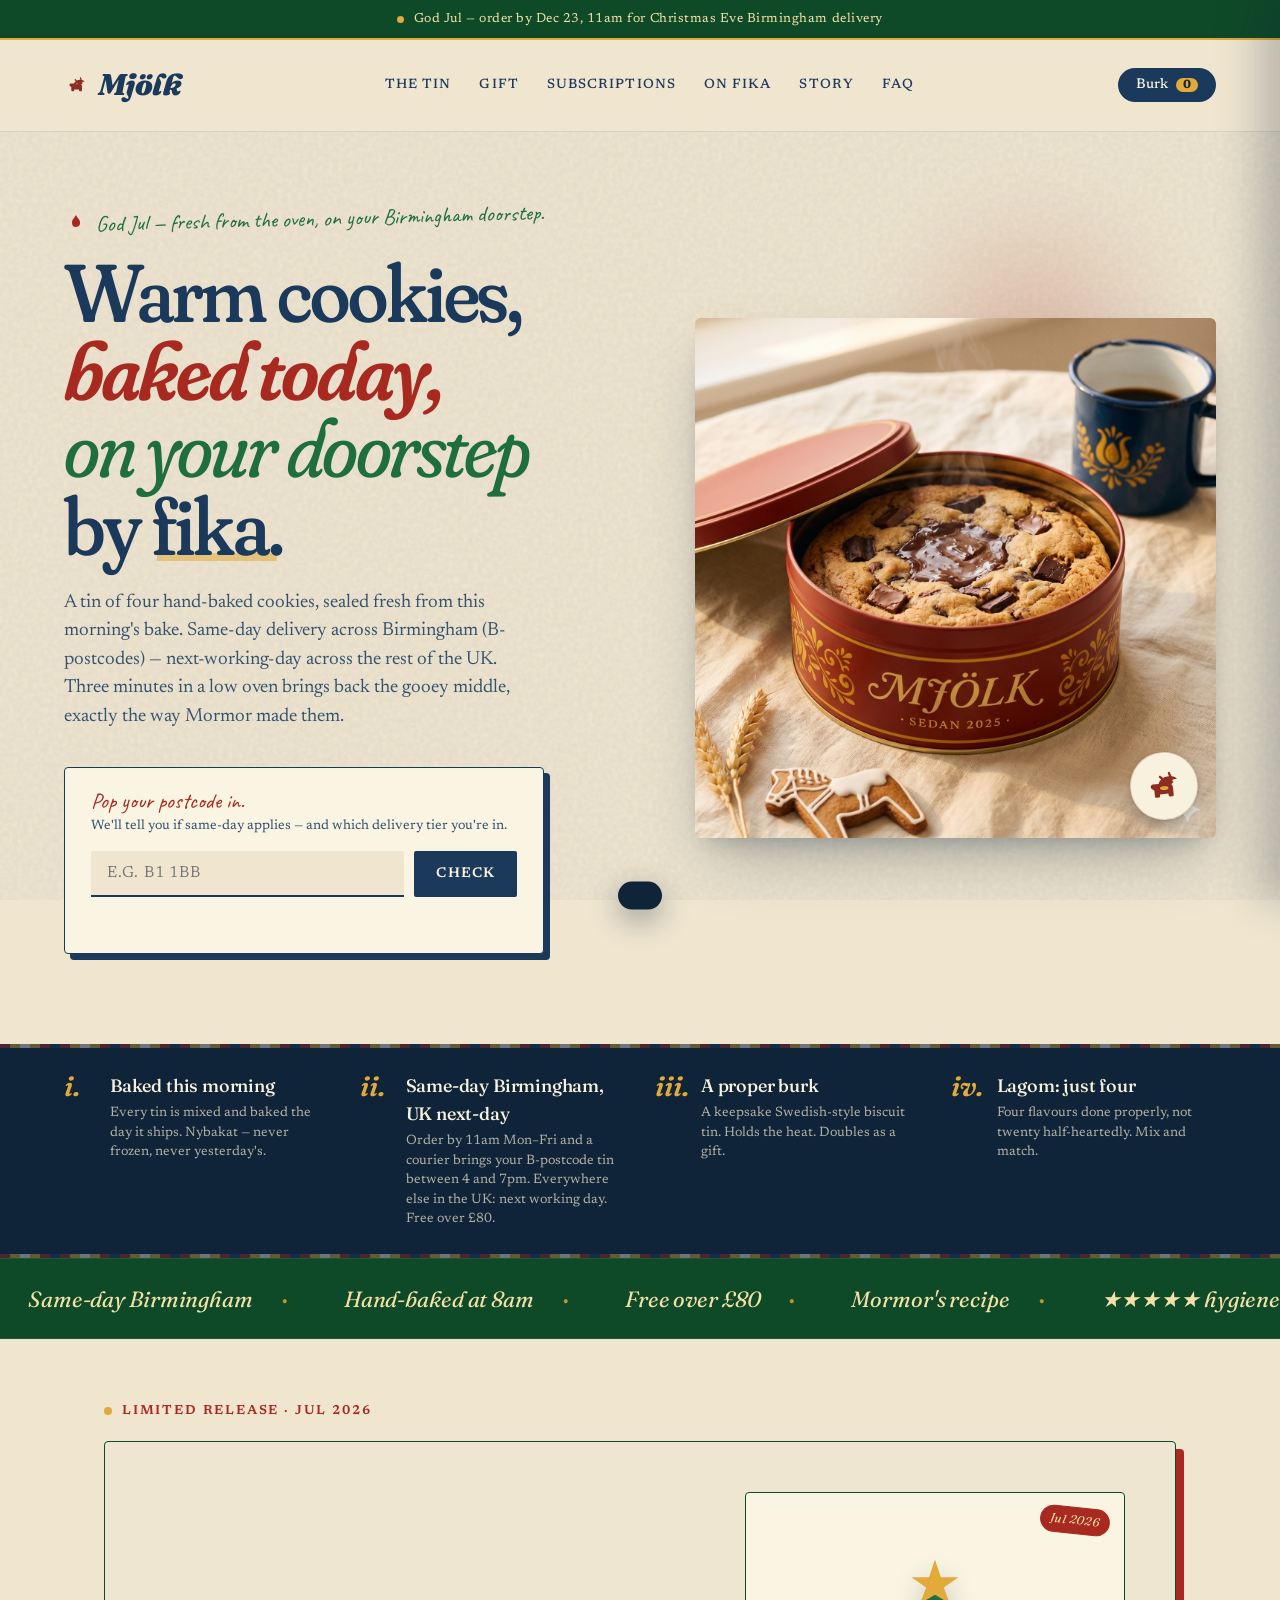
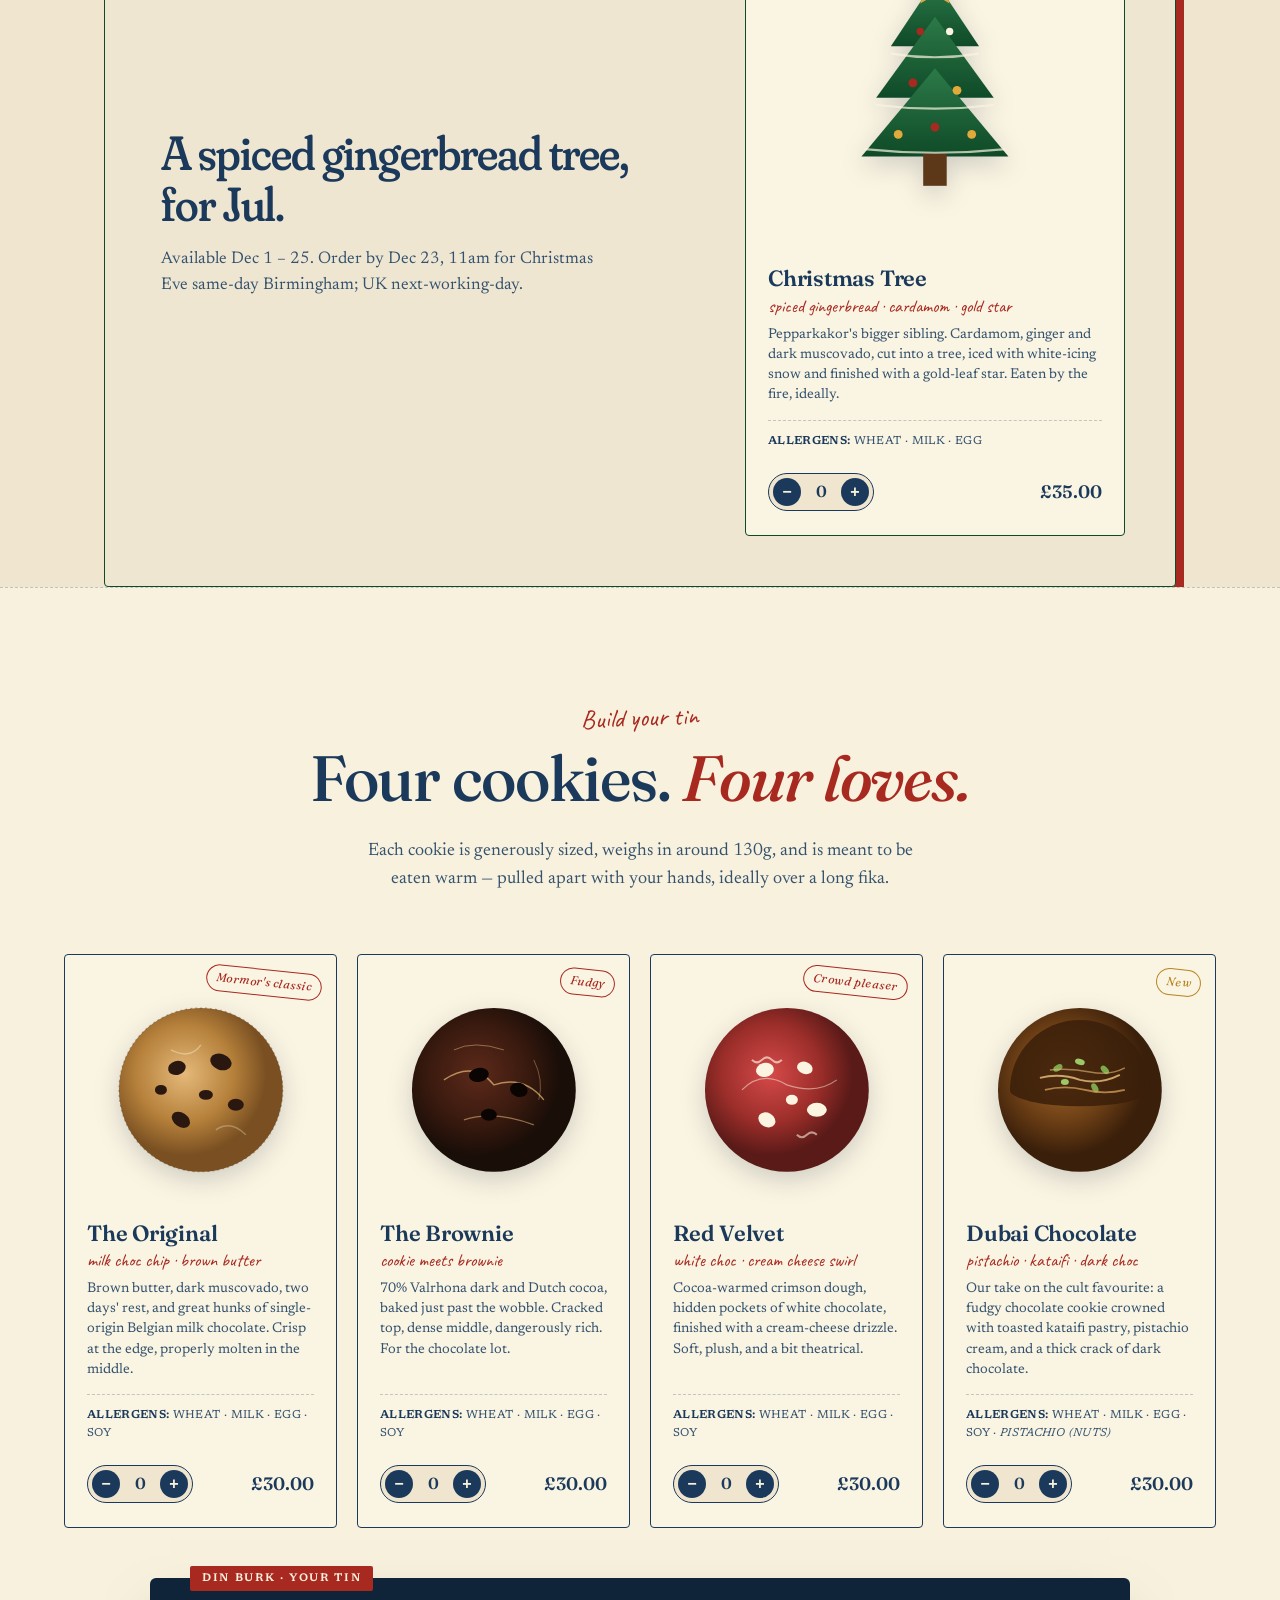
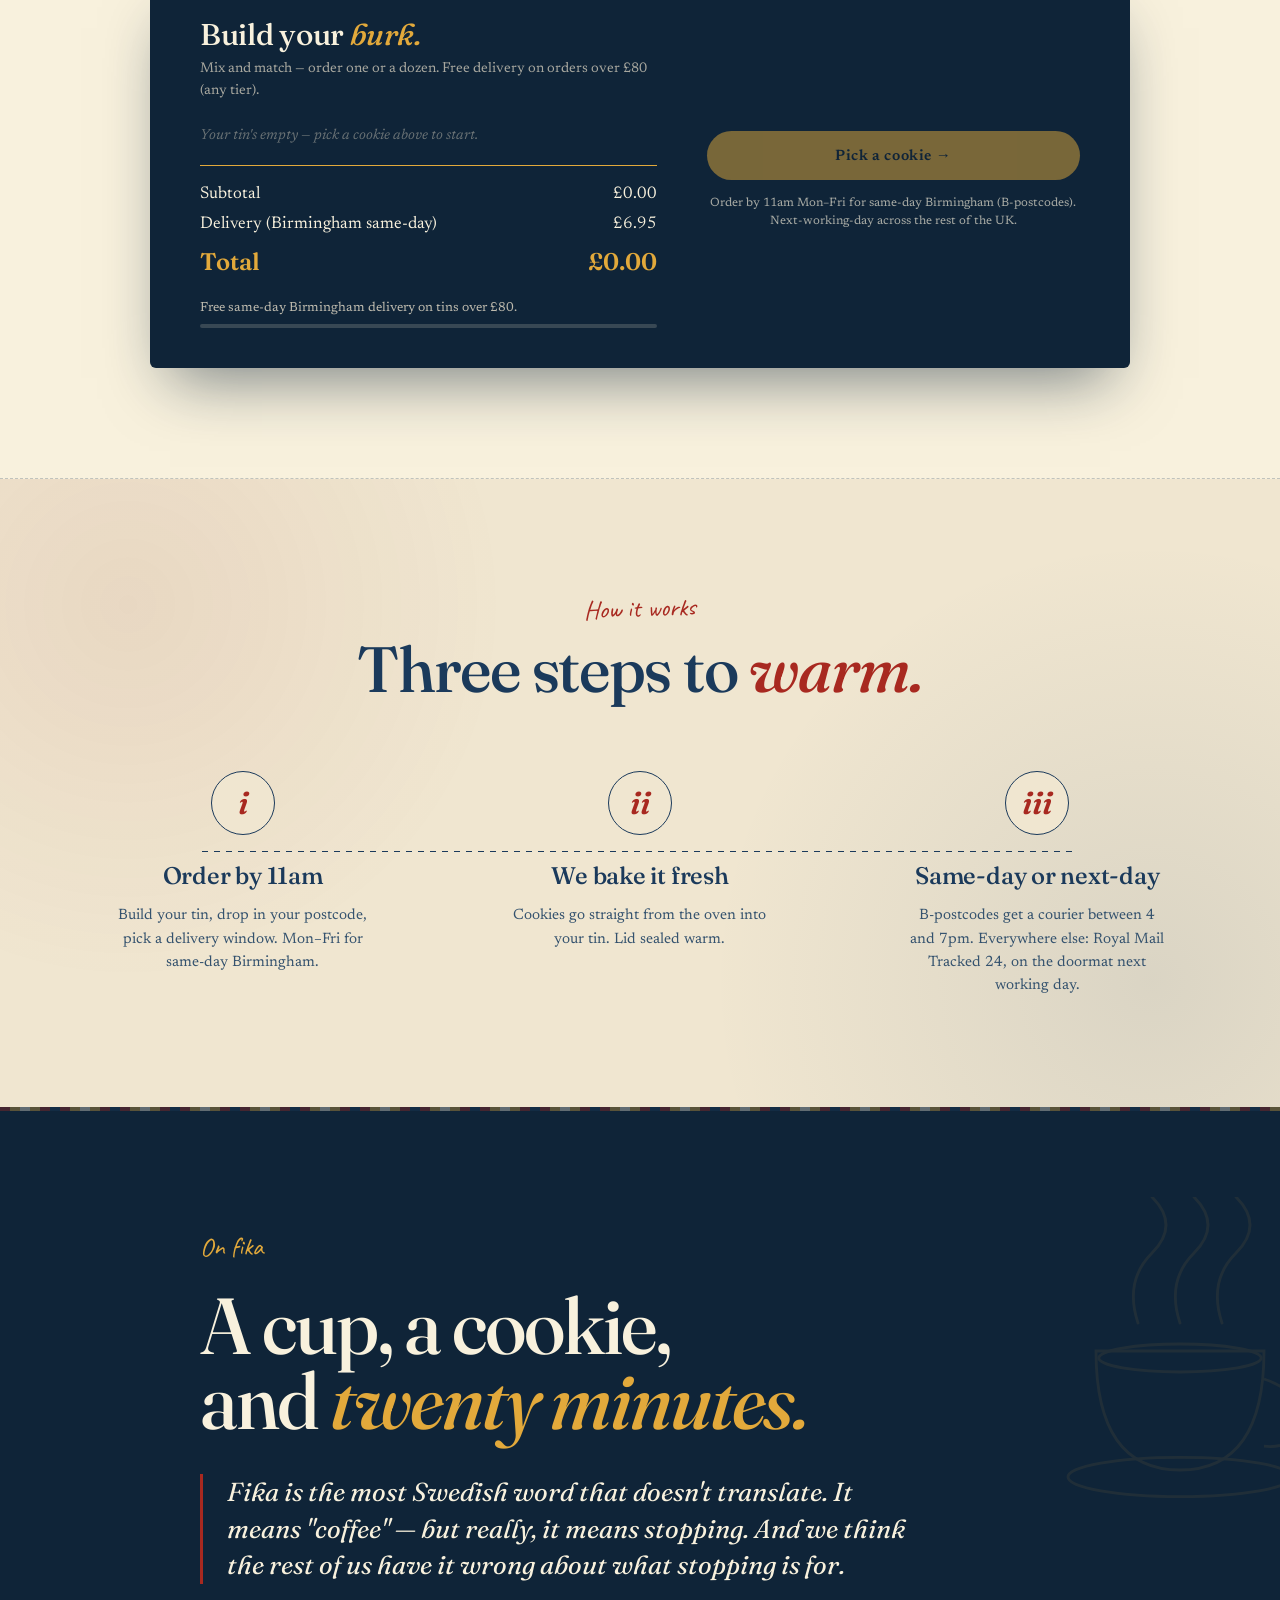
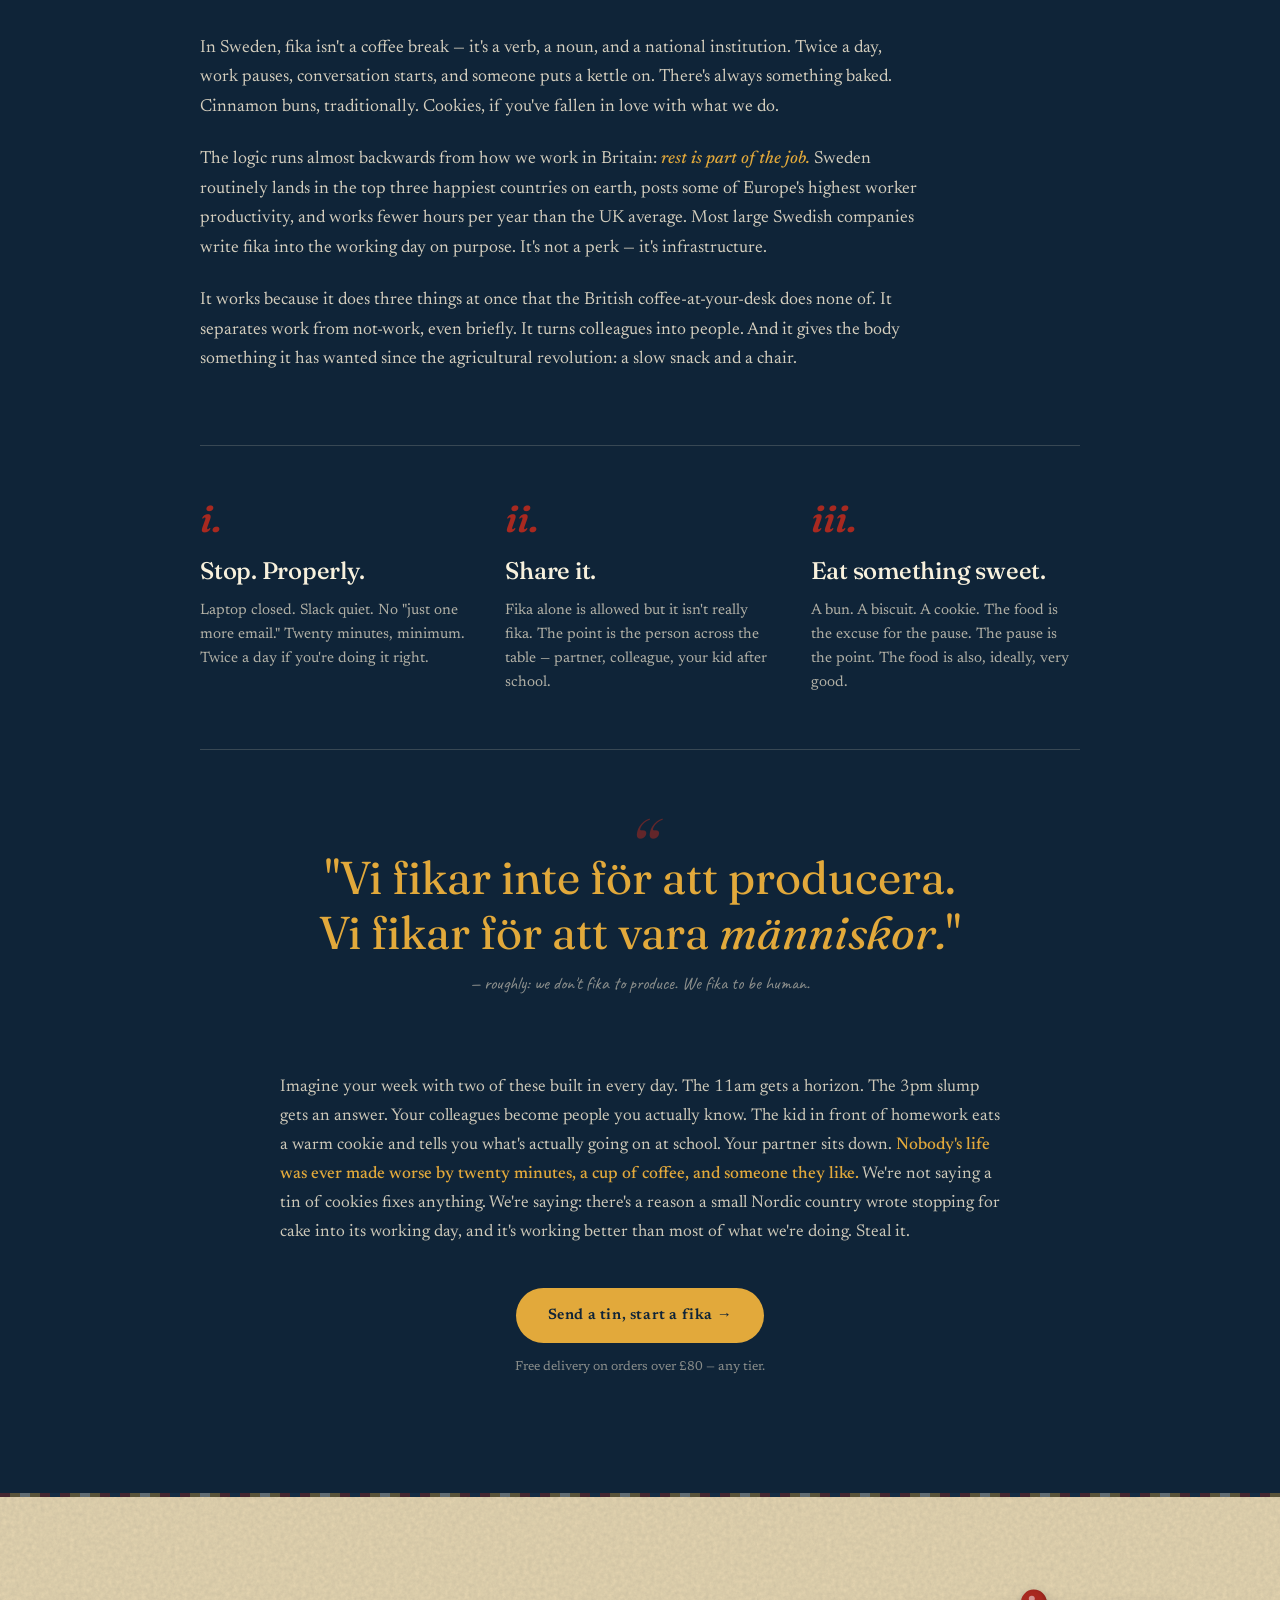
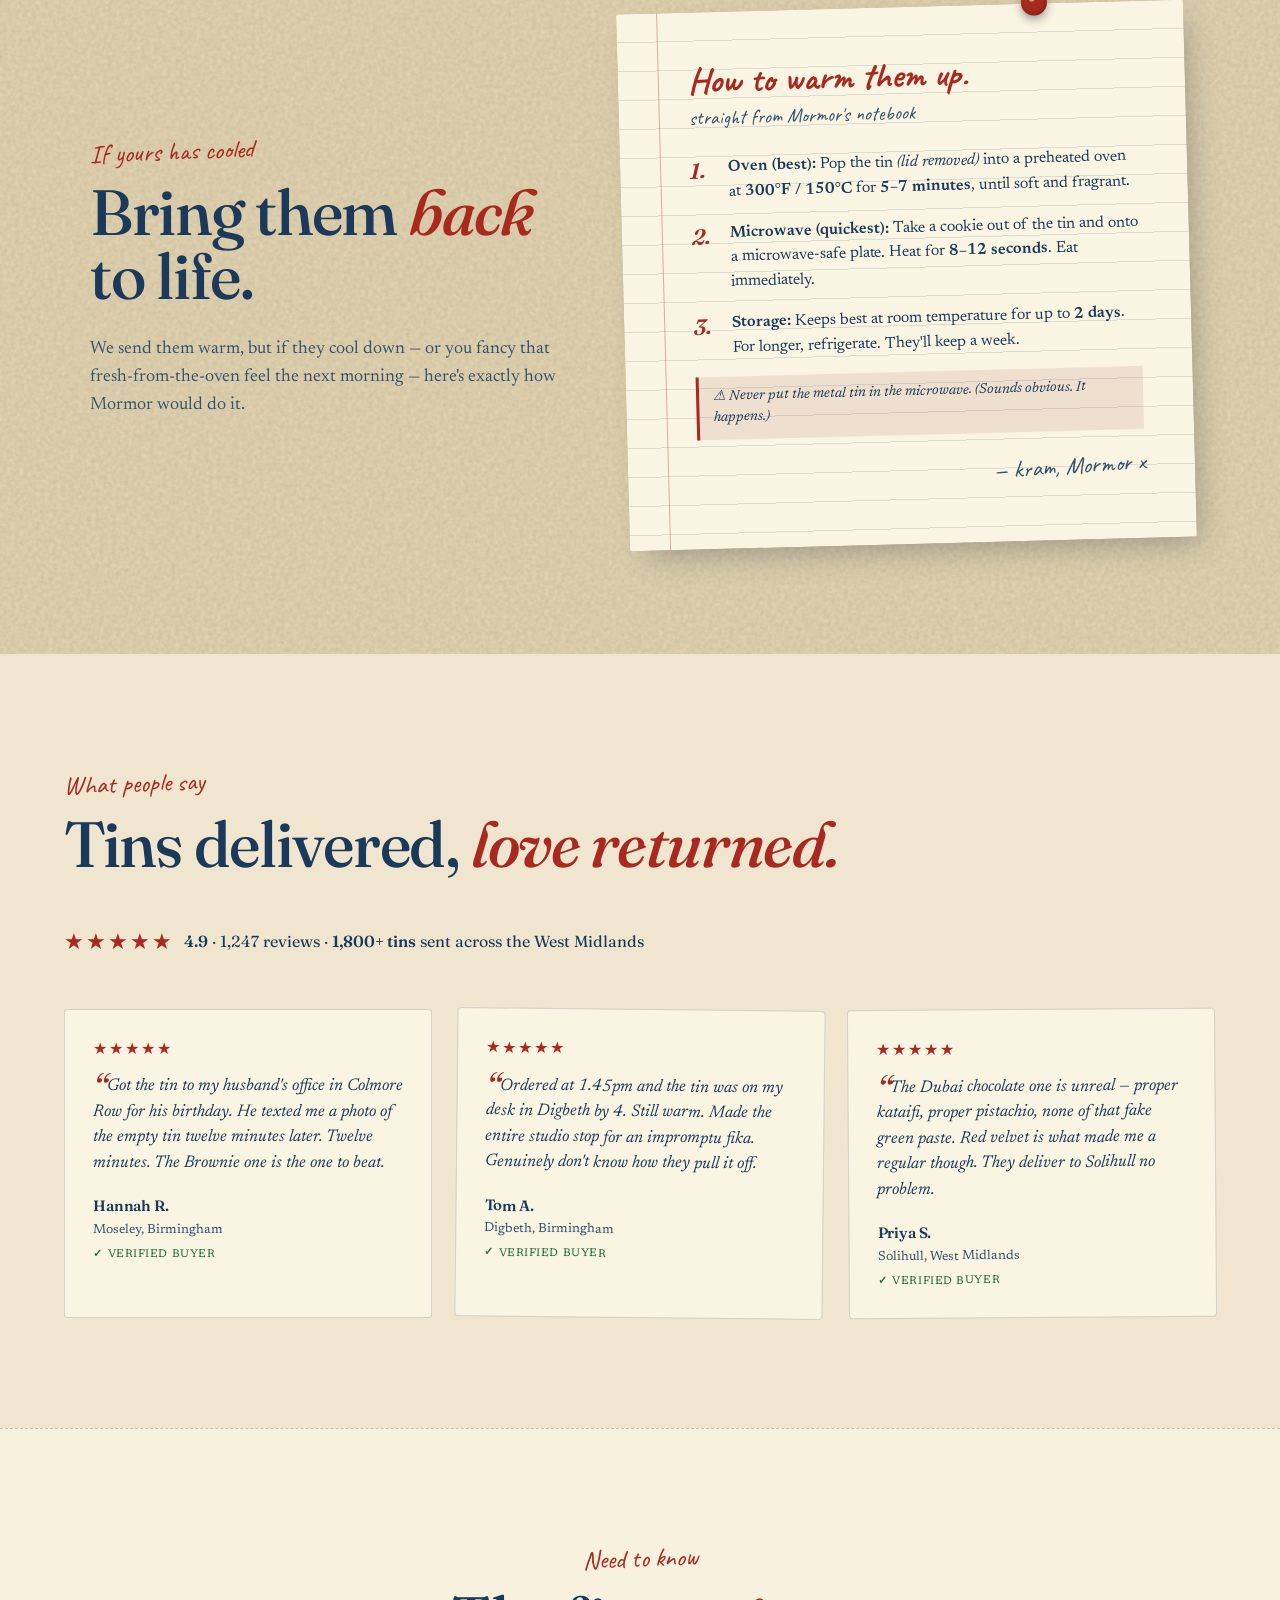
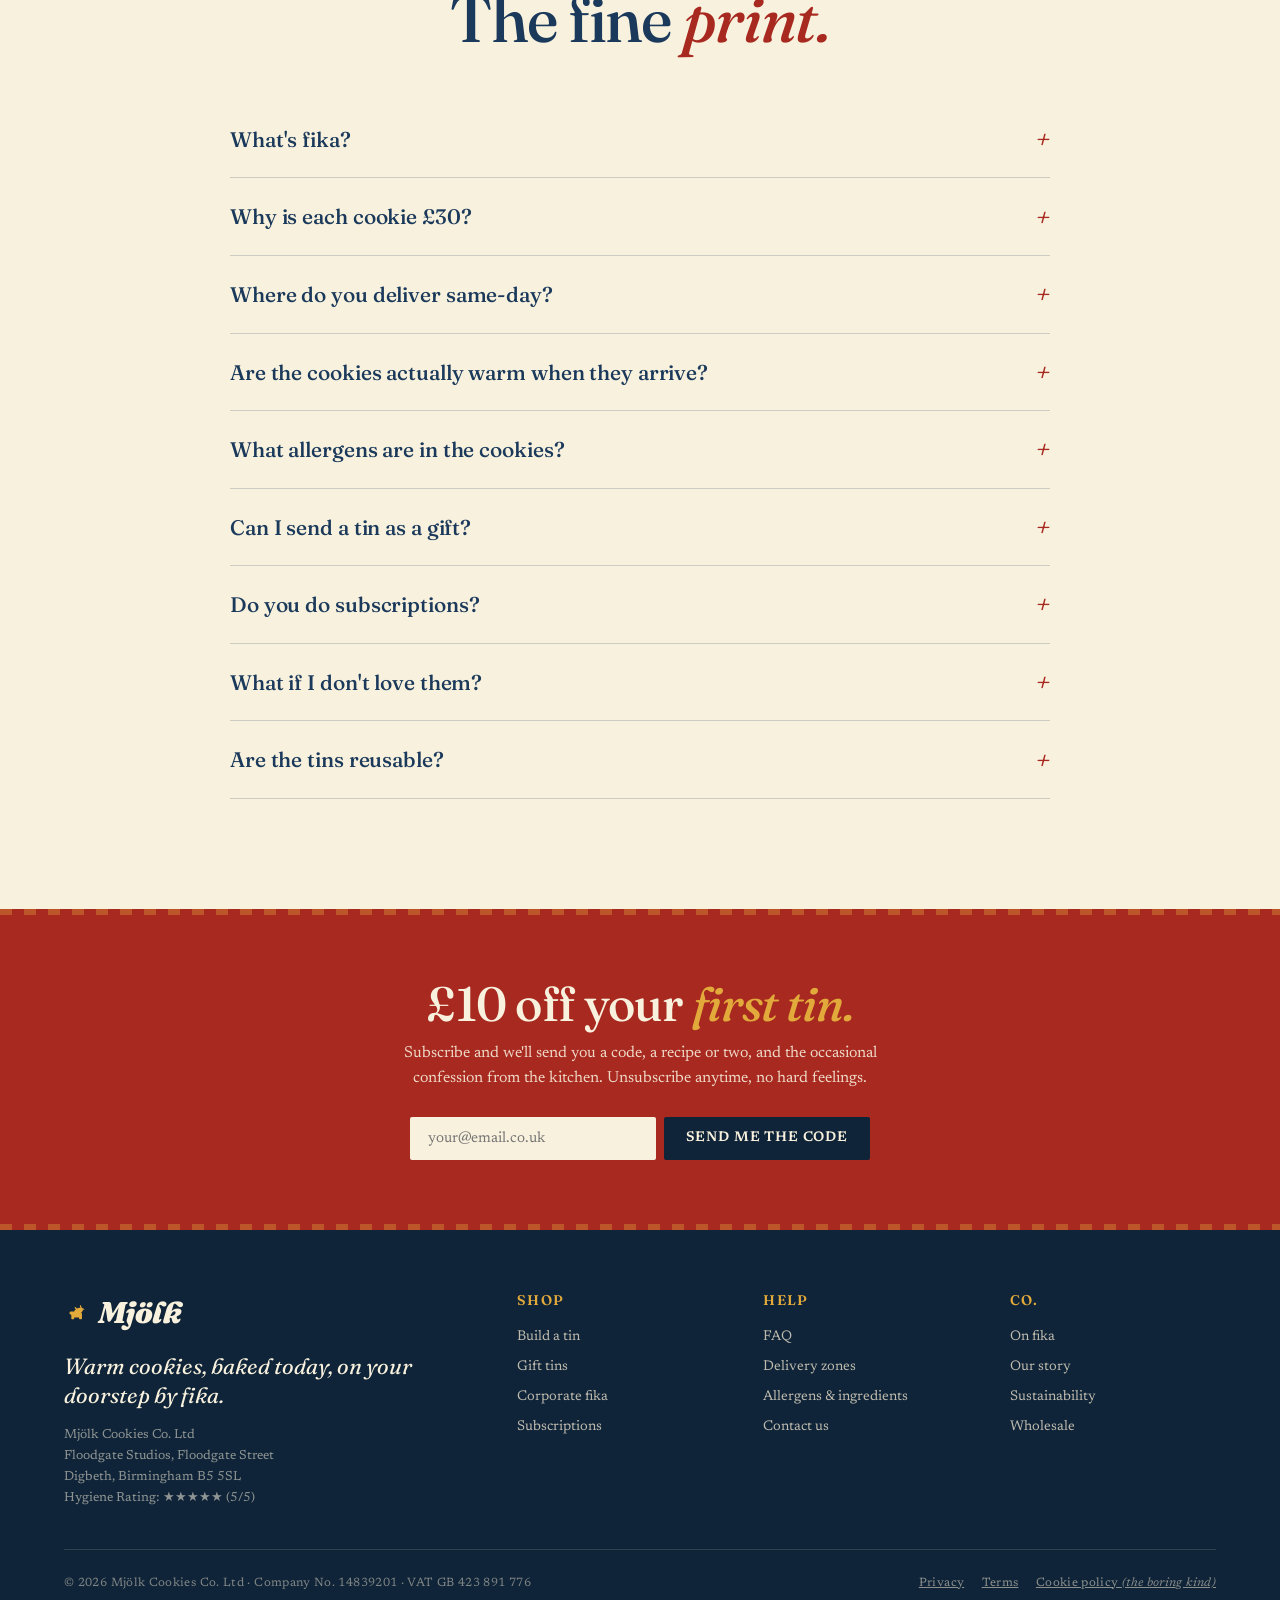
==== commit 64a4647e: "Cover Gemini watermark with a dala-horse brand stamp on the hero image" ====
--- a/index.html
+++ b/index.html
@@ -82,6 +82,9 @@
 
   <div class="hero-art">
     <img src="hero-tin.jpg" alt="An open Mjölk biscuit tin holding a single warm chocolate-chunk cookie with molten centre, a navy enamel mug of coffee and a gingerbread dala-horse beside it." width="1400" height="1400" loading="eager" fetchpriority="high">
+    <span class="hero-stamp" aria-hidden="true">
+      <img src="favicon.svg" alt="">
+    </span>
   </div>
 </section>
 
--- a/styles.css
+++ b/styles.css
@@ -138,6 +138,27 @@
   box-shadow: 0 30px 60px -20px rgba(15,36,56,.35), 0 12px 24px -12px rgba(15,36,56,.25);
   display: block;
 }
+.hero-stamp{
+  position: absolute;
+  bottom: 18px; right: 18px;
+  width: 68px; height: 68px;
+  background: var(--cream-light);
+  border-radius: 50%;
+  display: flex; align-items: center; justify-content: center;
+  box-shadow: 0 6px 14px rgba(15,36,56,.22), 0 1px 3px rgba(15,36,56,.12);
+  border: 1.5px solid rgba(142,45,31,.18);
+  transform: rotate(-6deg);
+  pointer-events: none;
+}
+.hero-stamp img{
+  width: 46px; height: 46px;
+  border-radius: 0;
+  box-shadow: none;
+}
+@media(max-width:600px){
+  .hero-stamp{ width: 54px; height: 54px; bottom: 12px; right: 12px }
+  .hero-stamp img{ width: 36px; height: 36px }
+}
 .eyebrow{
   display:inline-flex; align-items:center; gap:8px;
   font-family: 'Caveat', cursive; font-size: 22px; color: var(--falu);
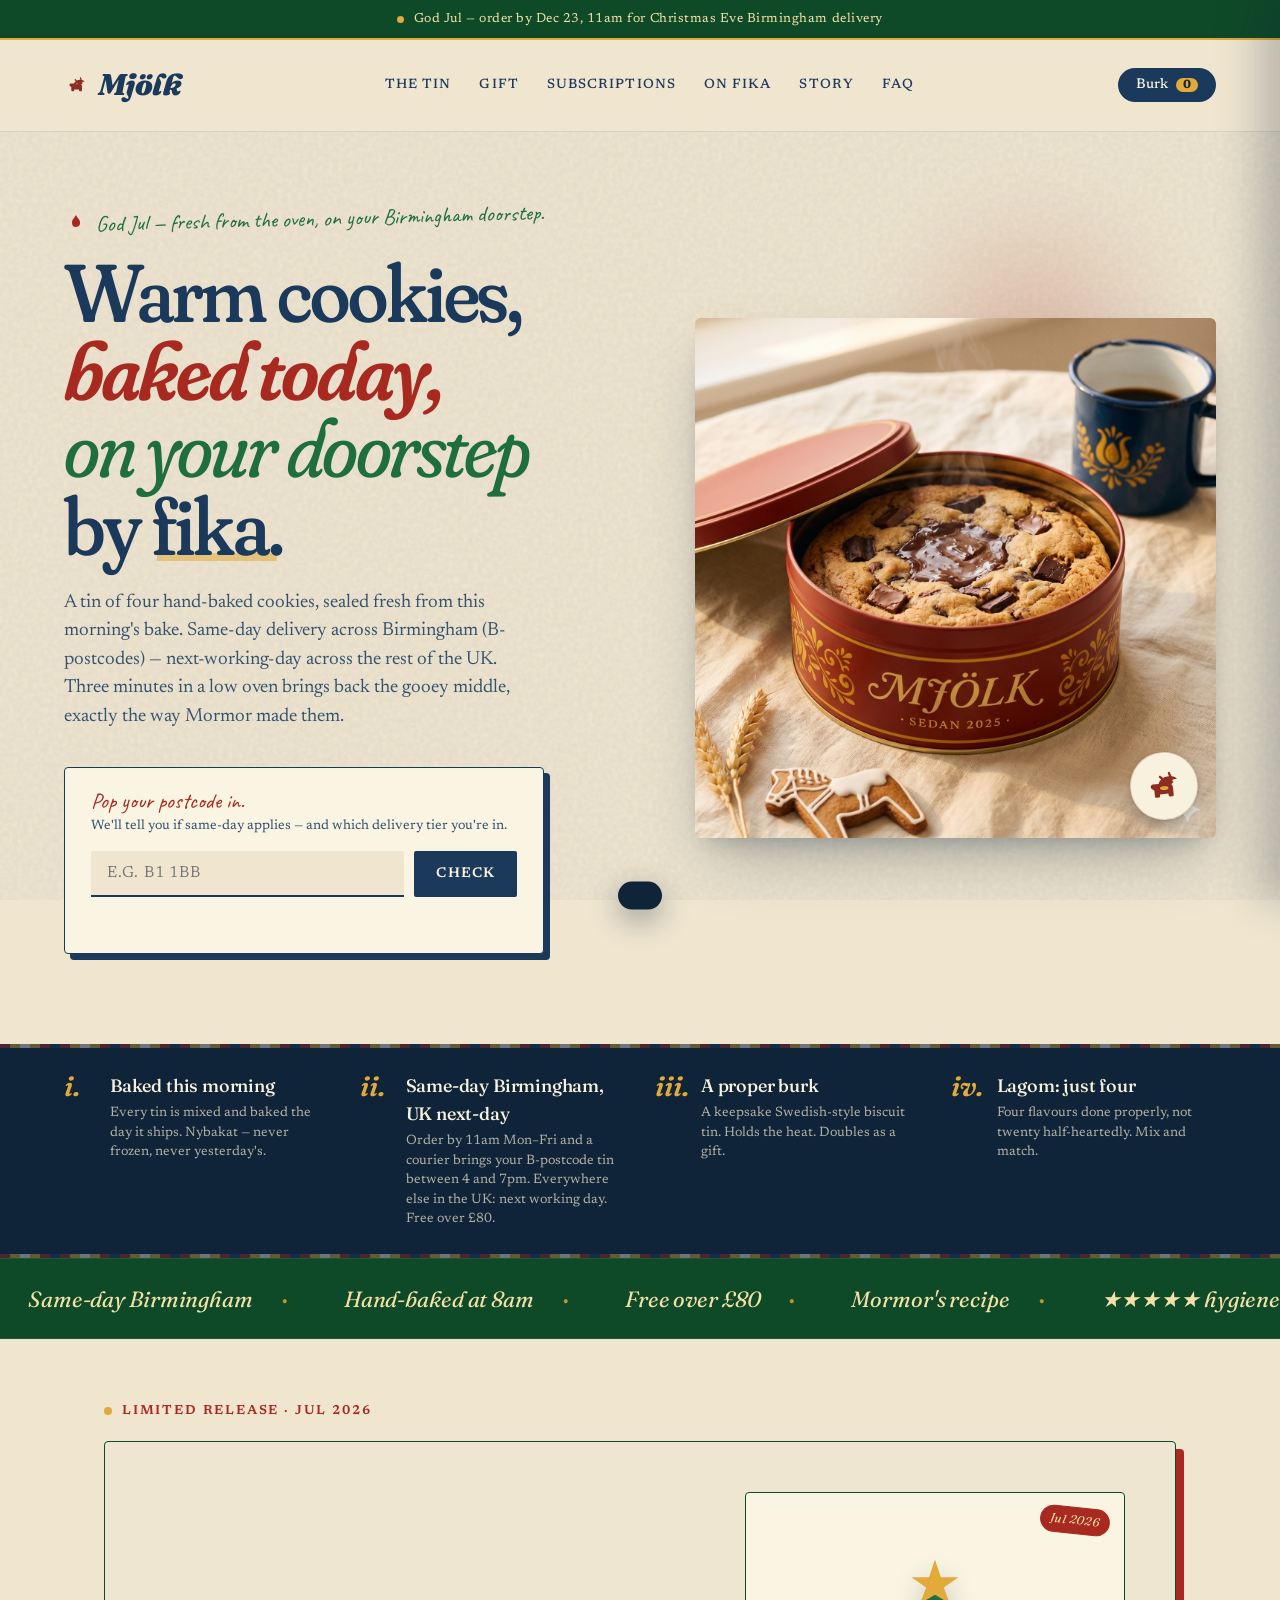
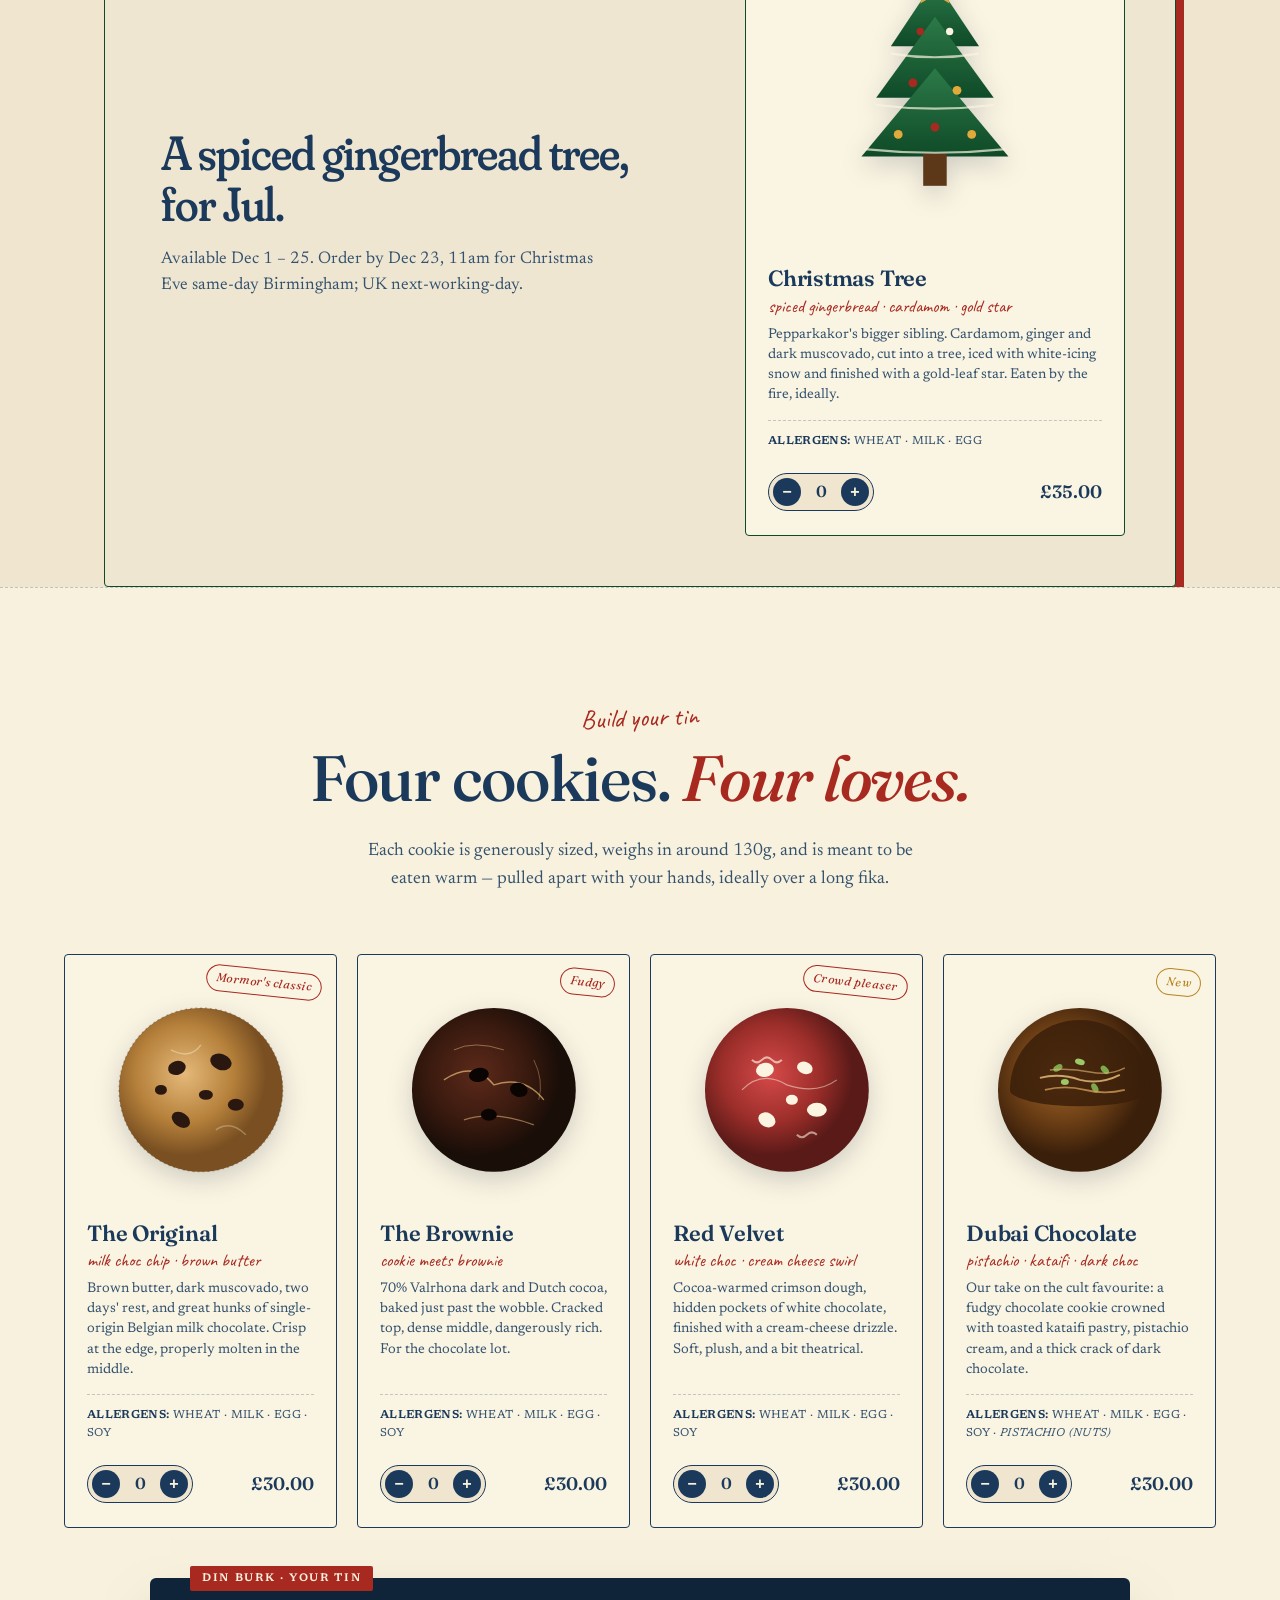
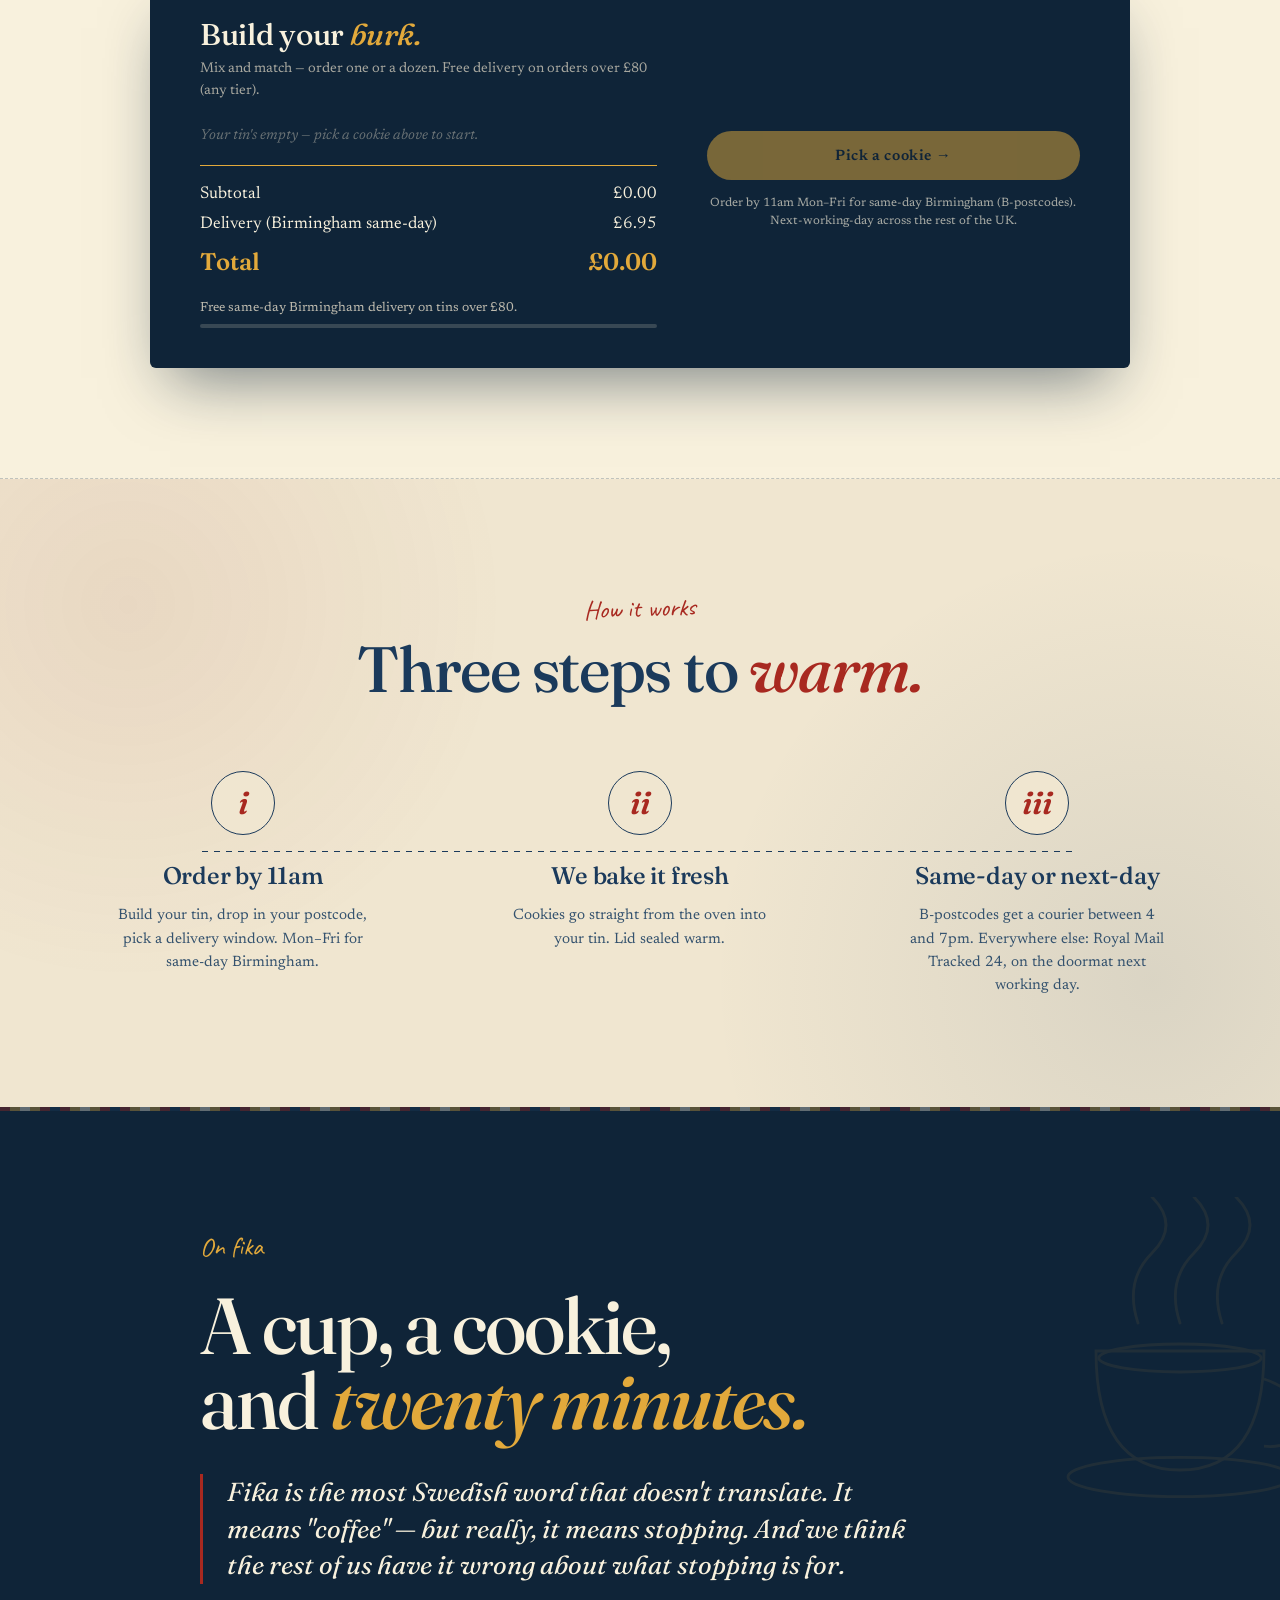
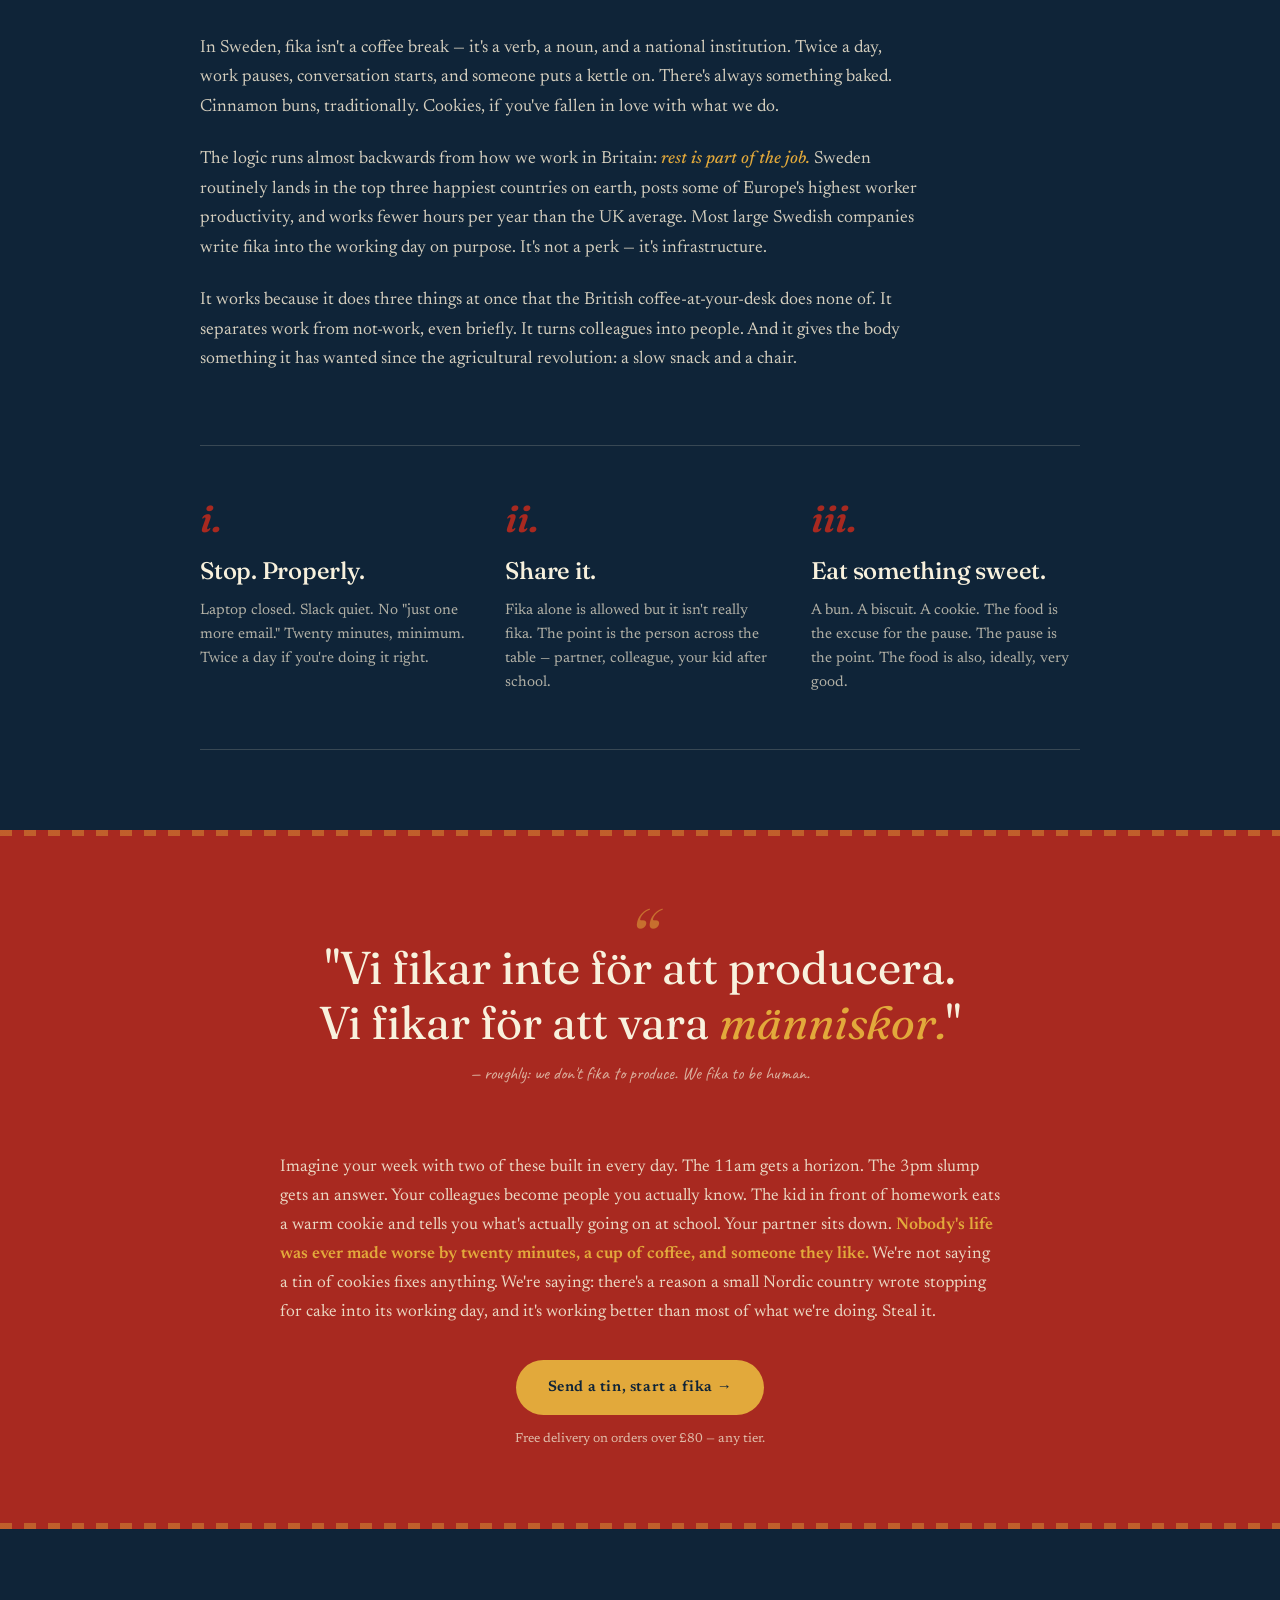
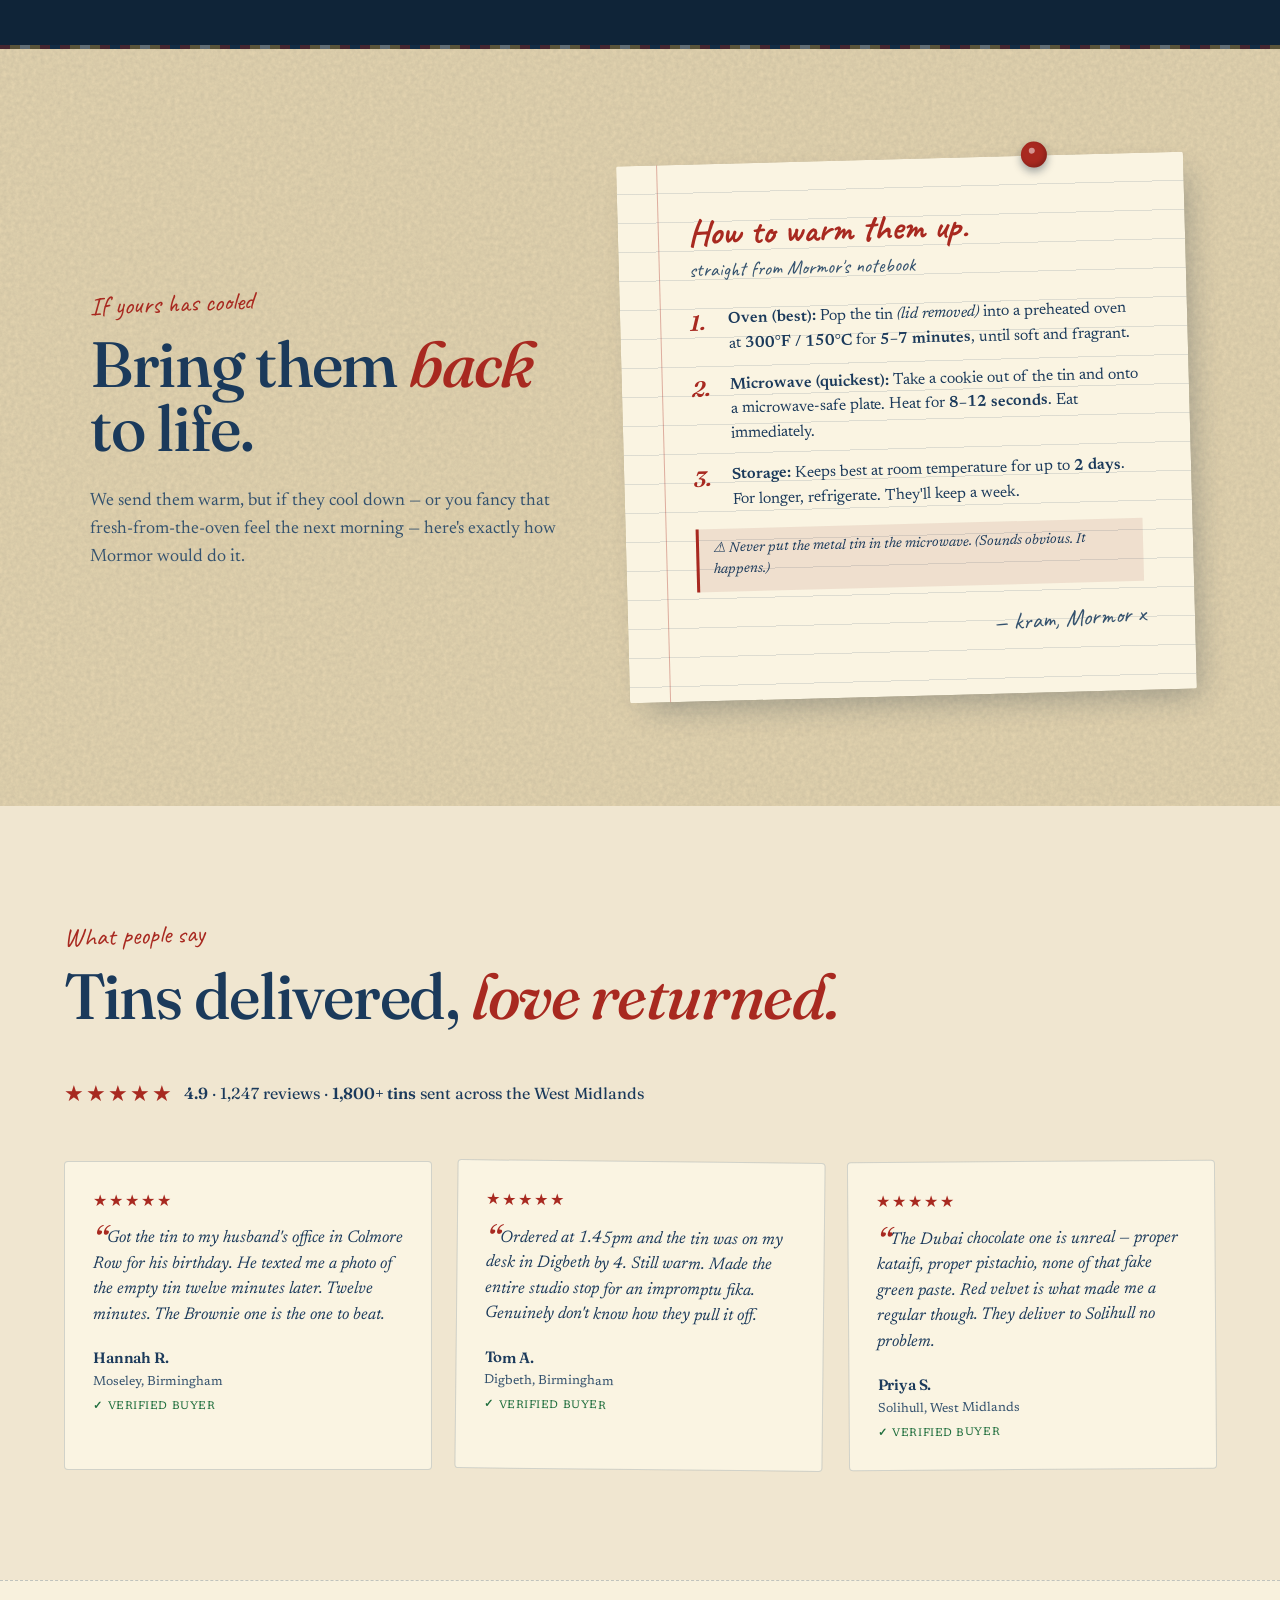
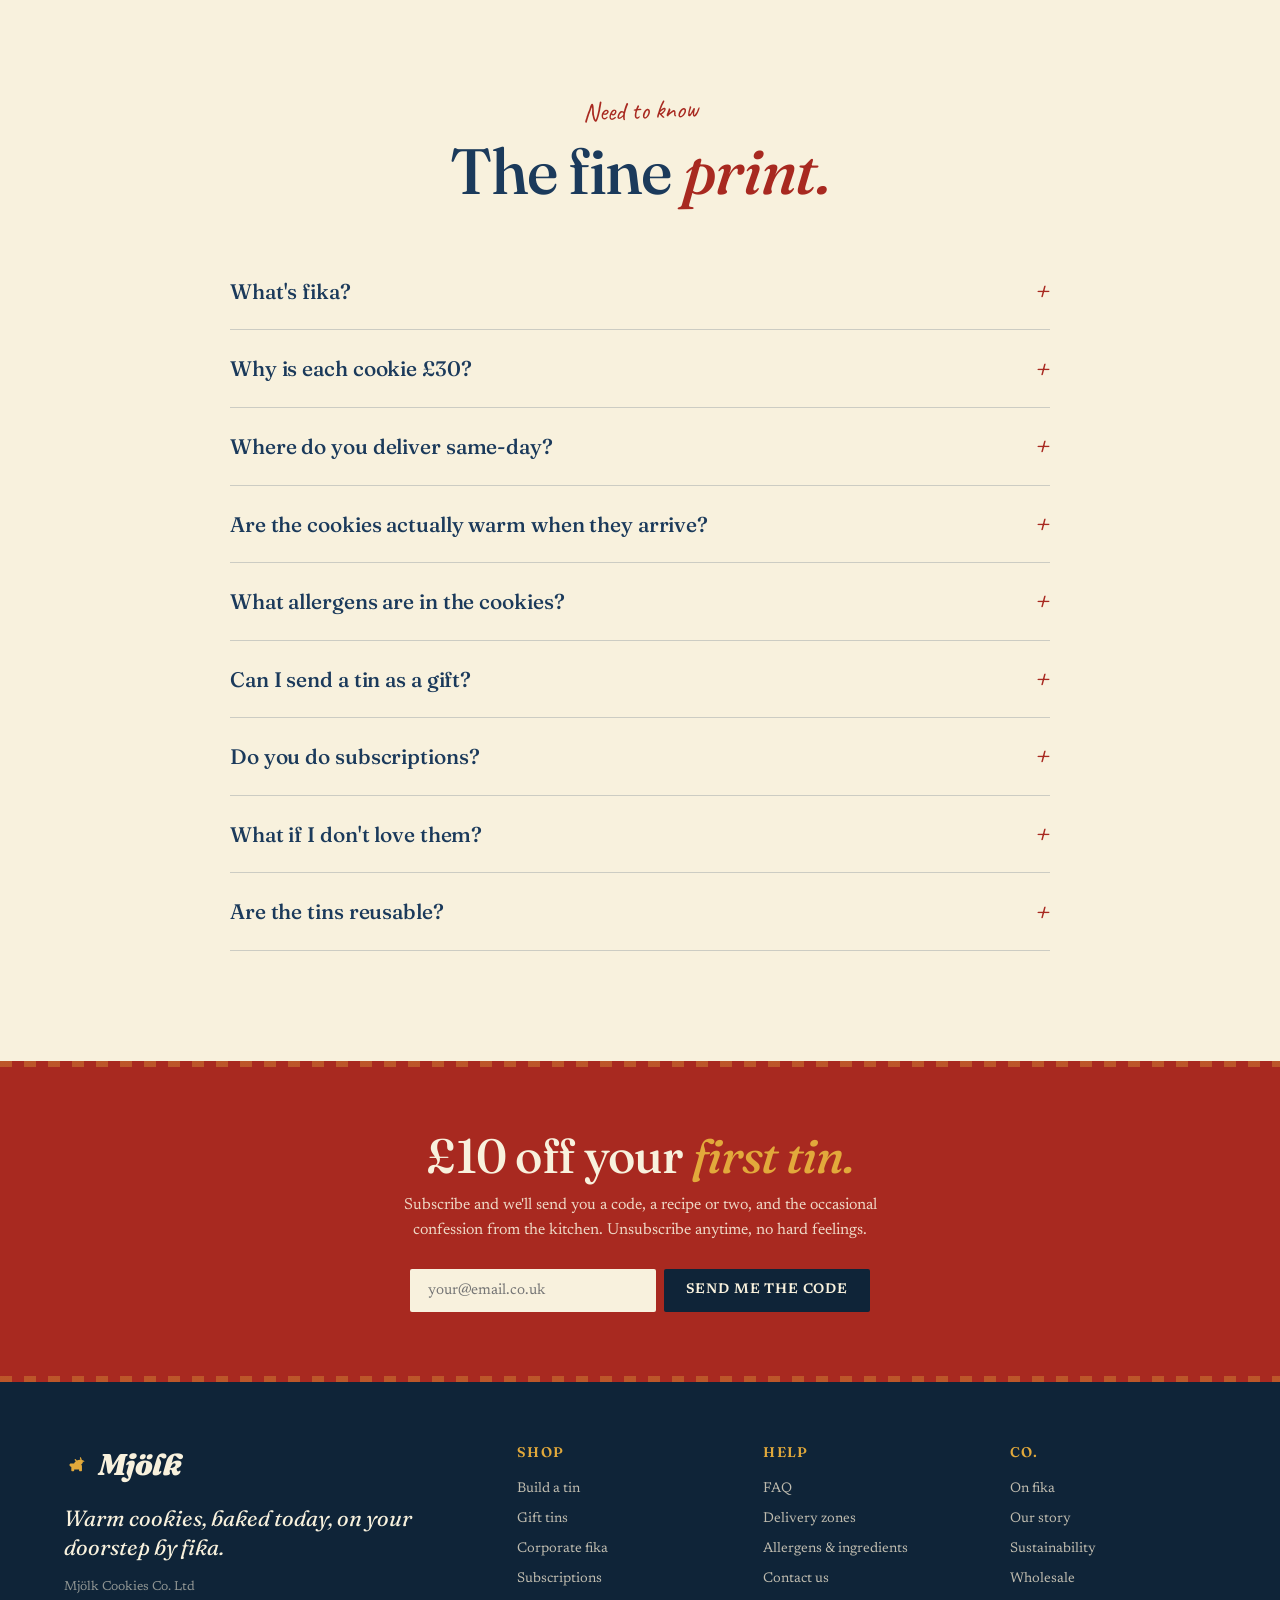
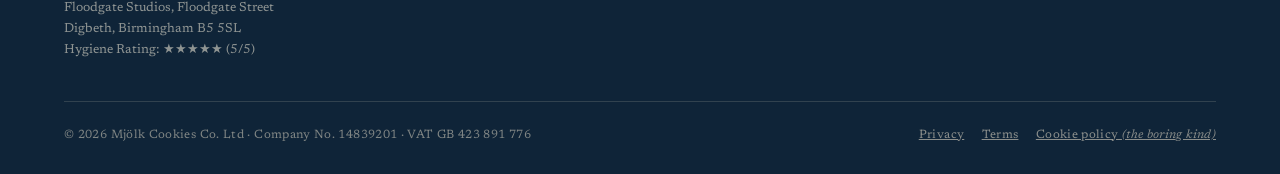
==== commit 2ae6b23c: "Reframe fika quote/close/CTA as a Falu-red full-bleed band like the newsletter" ====
--- a/index.html
+++ b/index.html
@@ -322,6 +322,9 @@
       <div class="rule"><div class="rule-num">ii.</div><h4>Share it.</h4><p>Fika alone is allowed but it isn't really fika. The point is the person across the table — partner, colleague, your kid after school.</p></div>
       <div class="rule"><div class="rule-num">iii.</div><h4>Eat something sweet.</h4><p>A bun. A biscuit. A cookie. The food is the excuse for the pause. The pause is the point. The food is also, ideally, very good.</p></div>
     </div>
+  </div>
+
+  <div class="fika-finale">
     <blockquote class="fika-quote">
       "Vi fikar inte för att producera.<br>
       Vi fikar för att vara <span class="it">människor.</span>"
--- a/styles.css
+++ b/styles.css
@@ -579,6 +579,41 @@
   color: rgba(240,230,208,.55);
 }
 
+/* ── Fika finale (Falu-red close, mirrors the newsletter band) ── */
+.fika-finale{
+  background: var(--falu);
+  margin: 80px -5vw 0;
+  padding: 80px 5vw;
+  position: relative;
+  overflow: hidden;
+}
+.fika-finale::before,
+.fika-finale::after{
+  content:""; position: absolute; left: 0; right: 0; height: 6px;
+  background-image: repeating-linear-gradient(90deg,
+    var(--mustard) 0 12px, transparent 12px 24px);
+  opacity: .42;
+}
+.fika-finale::before{ top: 0 }
+.fika-finale::after{ bottom: 0 }
+
+.fika-finale .fika-quote{ color: var(--cream-light) }
+.fika-finale .fika-quote::before{ color: var(--mustard); opacity: .55 }
+.fika-finale .fika-quote .it{ color: var(--mustard) }
+.fika-finale .fika-quote-source{ color: rgba(240,230,208,.7) }
+
+.fika-finale .fika-close{ color: rgba(240,230,208,.92); margin: 40px auto 32px }
+.fika-finale .fika-close strong{ color: var(--mustard); font-weight: 600 }
+
+.fika-finale .fika-cta-row{ margin-top: 28px }
+.fika-finale .fika-cta{ background: var(--mustard); color: var(--navy-deep) }
+.fika-finale .fika-cta:hover{ background: var(--cream-light); transform: translateY(-2px) }
+.fika-finale .fika-cta-sub{ color: rgba(240,230,208,.78) }
+
+@media(max-width:760px){
+  .fika-finale{ margin: 60px -5vw 0; padding: 60px 5vw }
+}
+
 /* ───────── Recipe / reheating card ───────── */
 #reheat{
   background: var(--cream-deep);
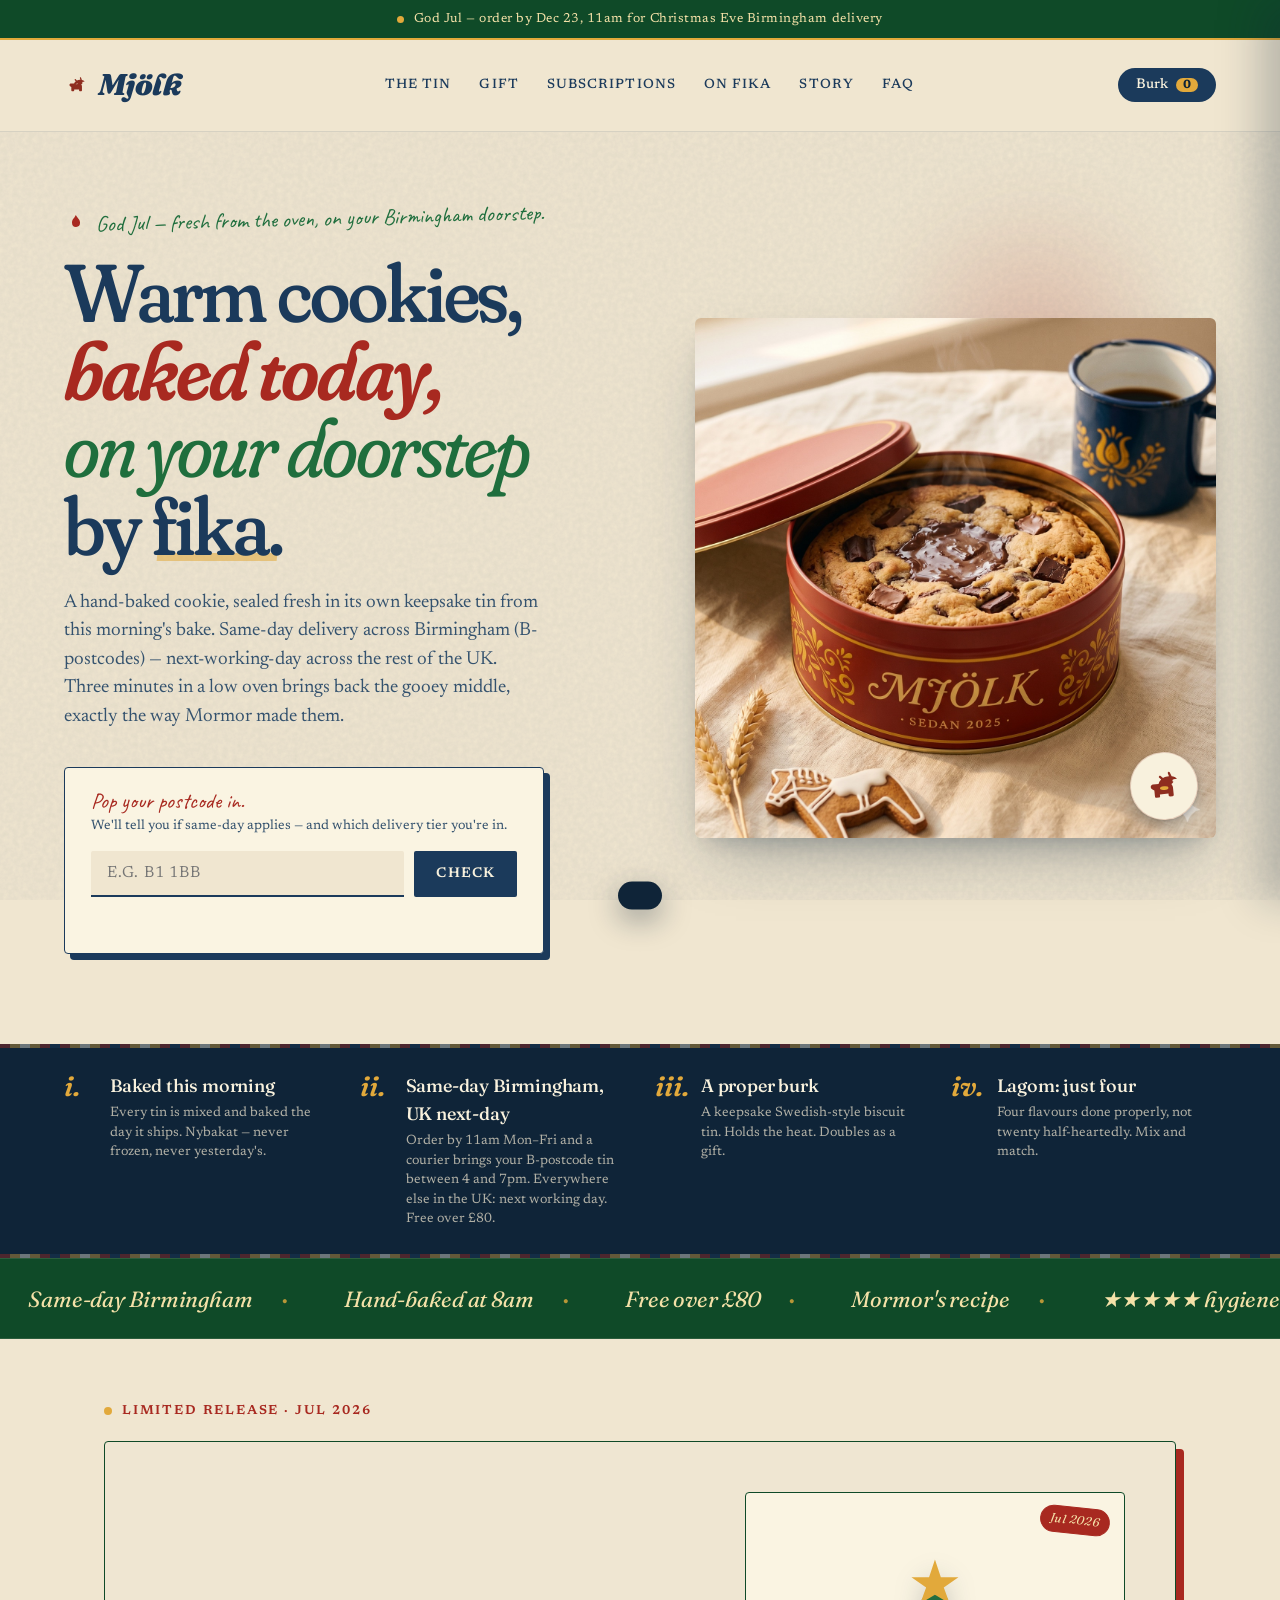
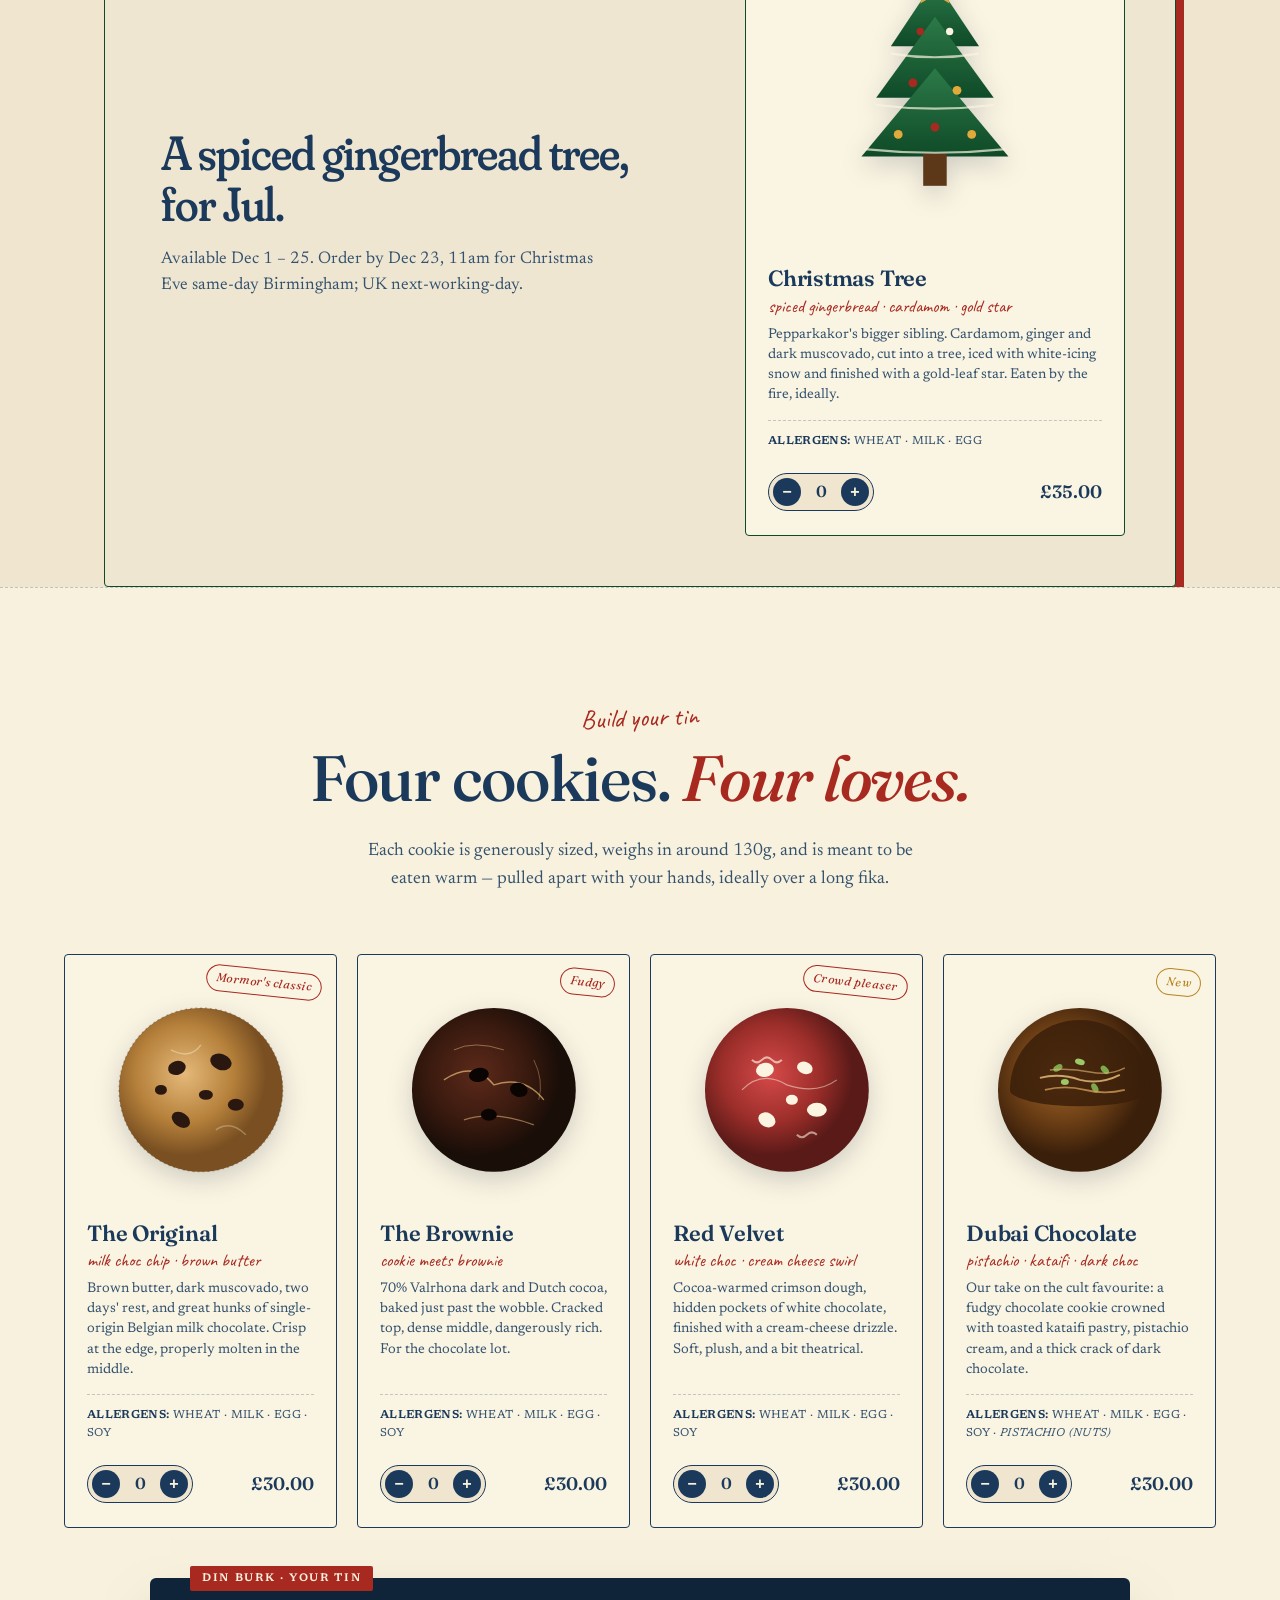
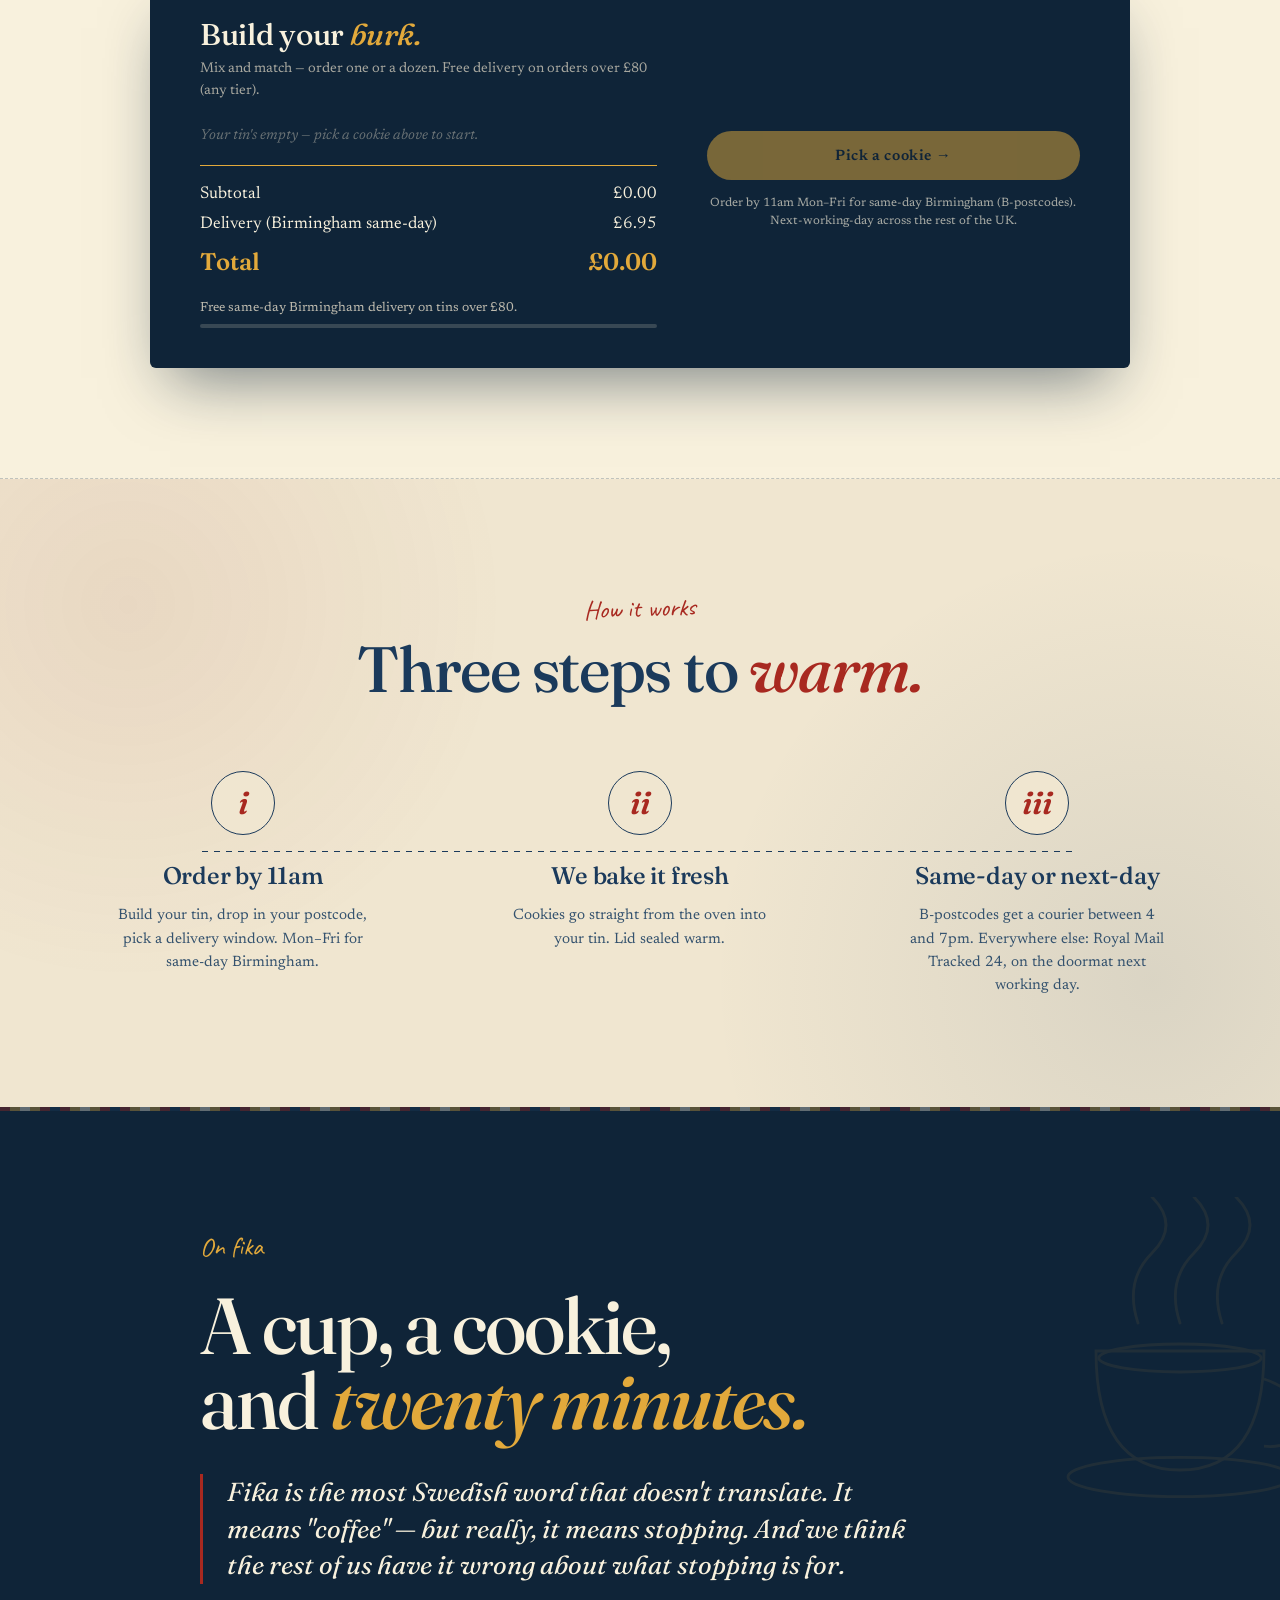
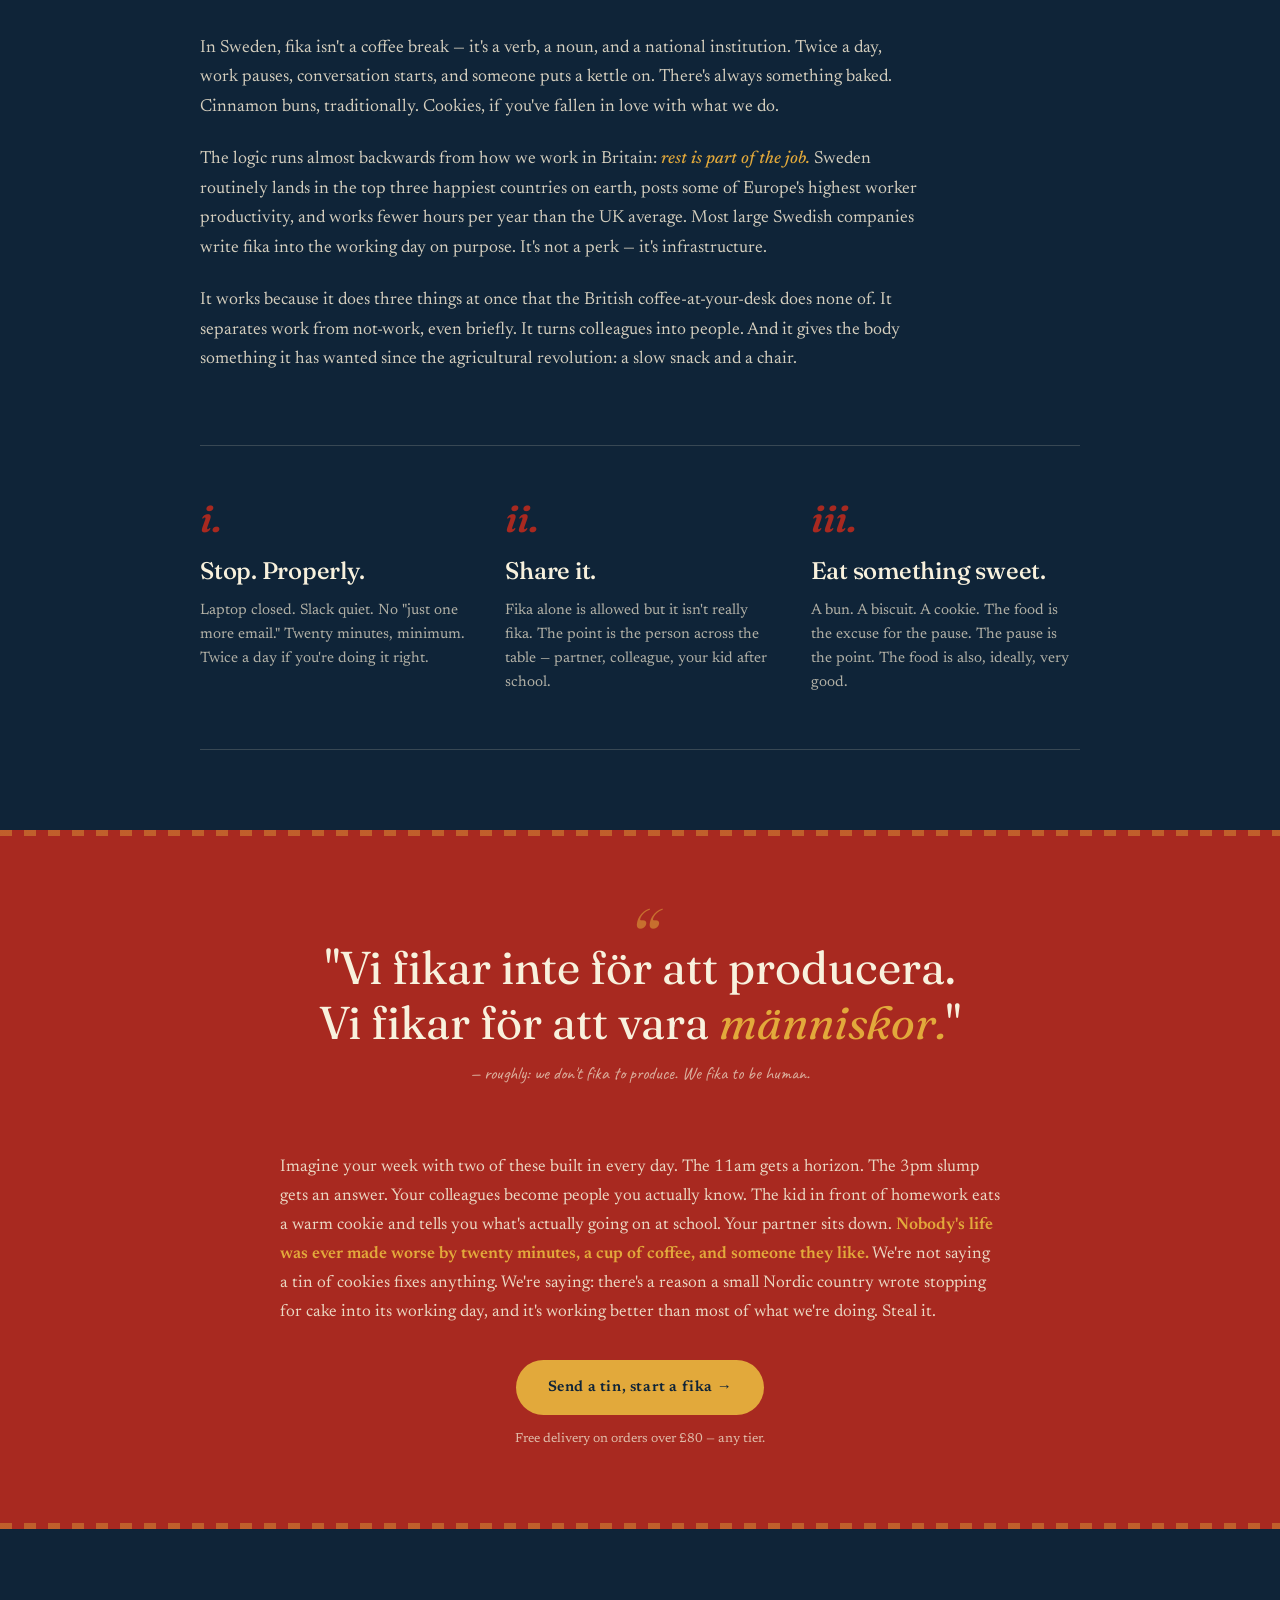
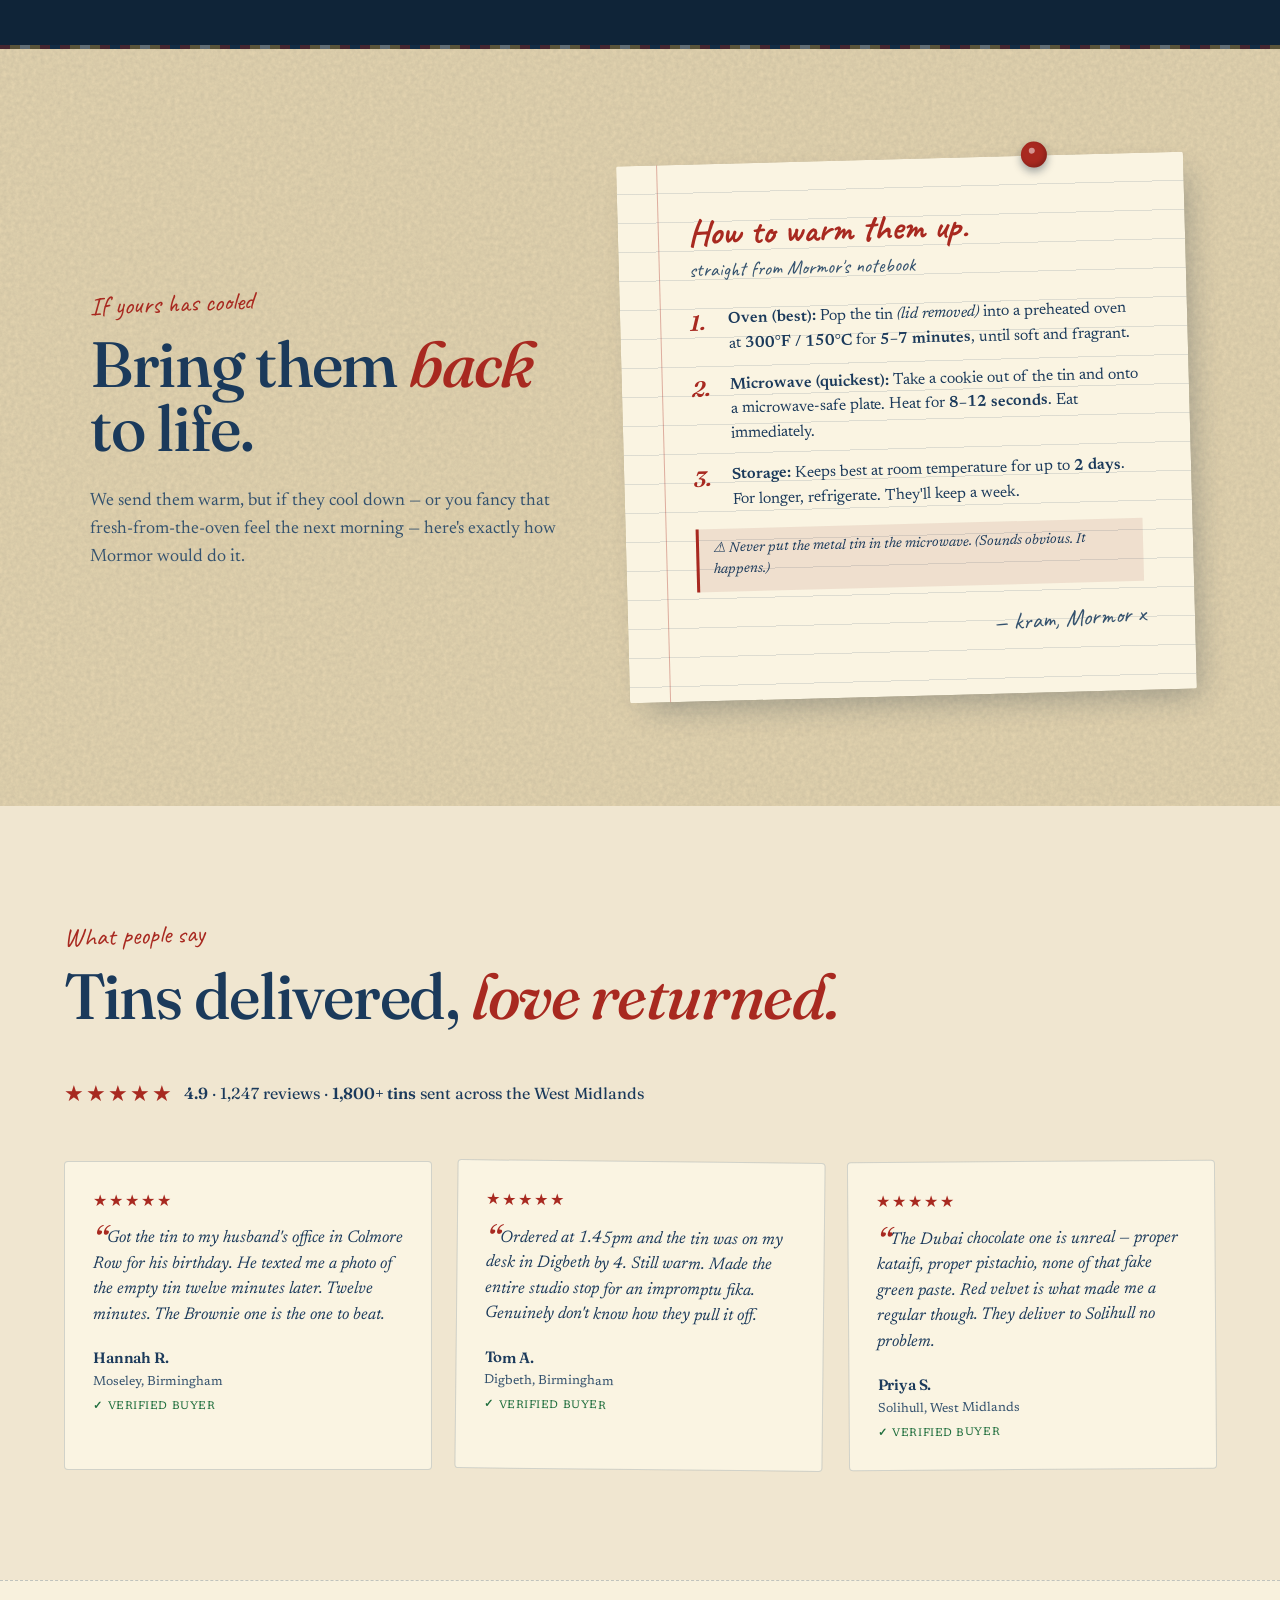
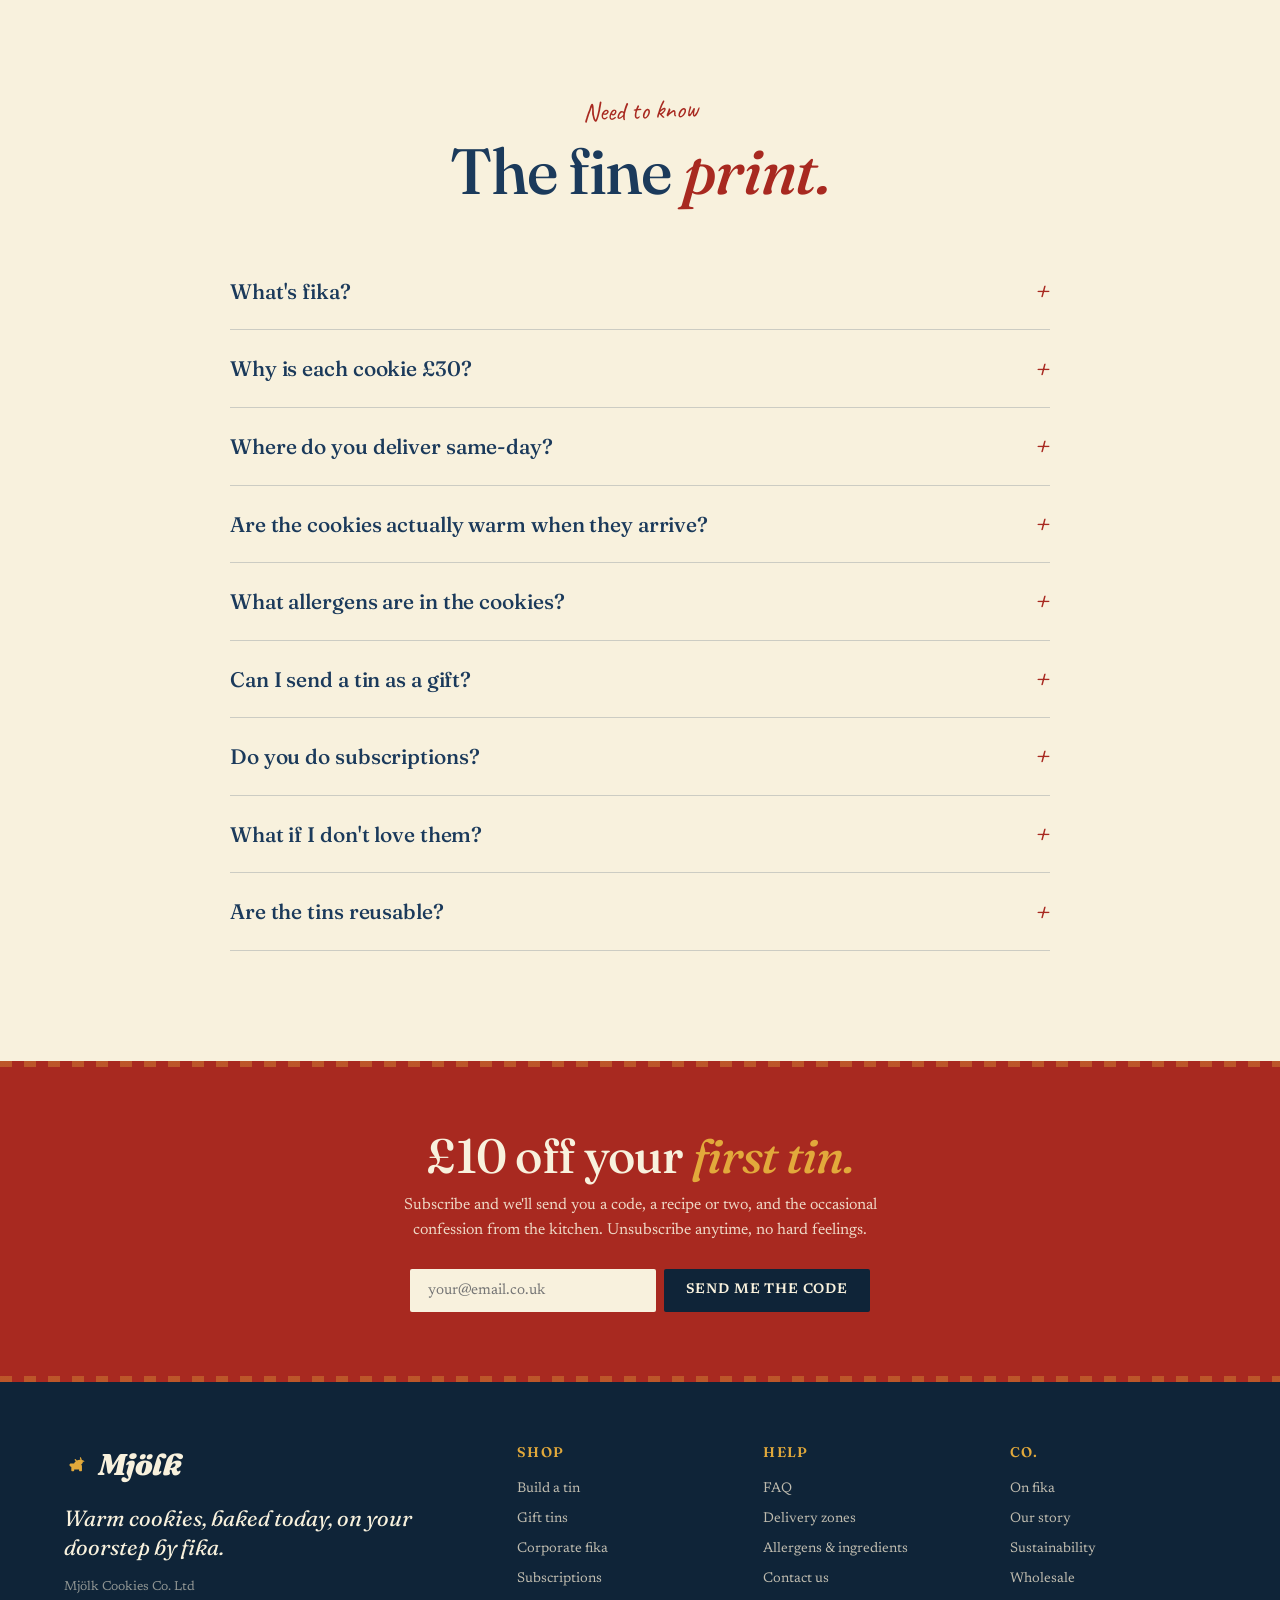
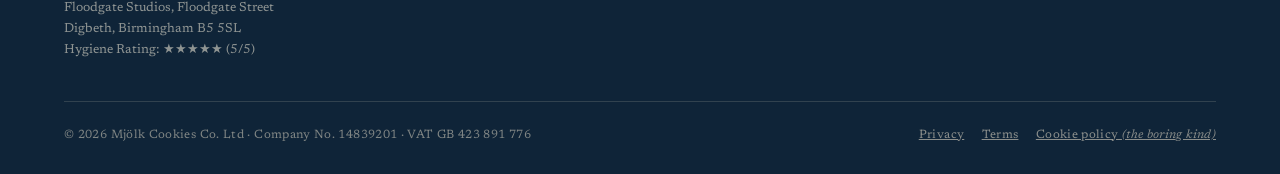
==== commit 6a16060e: "Switch to one-cookie-per-tin model: subscription pricing £27/£54/£108, hero ledes, fika FAQ" ====
--- a/index.html
+++ b/index.html
@@ -63,7 +63,7 @@
       by <span class="fika-mark">fika.</span>
     </h1>
     <p class="lede">
-      A tin of four hand-baked cookies, sealed fresh from this morning's bake.
+      A hand-baked cookie, sealed fresh in its own keepsake tin from this morning's bake.
       Same-day delivery across Birmingham (B-postcodes) — next-working-day across the rest
       of the UK. Three minutes in a low oven brings back the gooey middle, exactly the way
       Mormor made them.
@@ -390,7 +390,7 @@
     <h2 class="section-title">The fine <span class="it">print.</span></h2>
   </div>
   <div class="faq-list">
-    <div class="faq-item" onclick="toggleFAQ(this)"><div class="faq-q">What's fika? <span class="plus">+</span></div><div class="faq-a">A Swedish institution. It means "to have coffee" — but really it's a daily pause for coffee, something baked, and a chat. Twice a day if you're doing it right. There's a whole section on this page about it. Our tins are built for it: four cookies, four people, one long fika.</div></div>
+    <div class="faq-item" onclick="toggleFAQ(this)"><div class="faq-q">What's fika? <span class="plus">+</span></div><div class="faq-a">A Swedish institution. It means "to have coffee" — but really it's a daily pause for coffee, something baked, and a chat. Twice a day if you're doing it right. There's a whole section on this page about it. Our tins are built for it: one cookie, one cup of coffee, one long fika.</div></div>
     <div class="faq-item" onclick="toggleFAQ(this)"><div class="faq-q">Why is each cookie £30? <span class="plus">+</span></div><div class="faq-a">Because we mean it. These are large (≈130g), made in small batches the day they ship, with proper ingredients — single-origin Belgian milk chocolate, 70% Valrhona dark, real pistachio cream and kataifi for the Dubai cookie, two days' rest on every dough. They're priced like a serious gift, because mostly that's what they are. The keepsake tin is included.</div></div>
     <div class="faq-item" onclick="toggleFAQ(this)"><div class="faq-q">Where do you deliver same-day? <span class="plus">+</span></div><div class="faq-a">Birmingham only — B-postcodes within roughly 10 miles of our Digbeth kitchen. Order by 11am Mon–Fri and a courier brings your tin between 4 and 7pm. CV, DY, WS and WV postcodes get next-working-day for £5.95 (free over £80). Everywhere else in the UK: Royal Mail Tracked 24, also next-working-day. <a href="delivery.html" style="color: var(--falu)">See full delivery zones →</a></div></div>
     <div class="faq-item" onclick="toggleFAQ(this)"><div class="faq-q">Are the cookies actually warm when they arrive? <span class="plus">+</span></div><div class="faq-a">Honest answer: only on same-day Birmingham, and only if you eat them within an hour of delivery. The tin holds heat reasonably well but cookies cool to room temperature in under an hour. For UK next-day orders the cookies arrive at room temperature; the reheating instructions on this page (3 minutes at 150°C) bring back the gooey middle in one go.</div></div>
@@ -461,9 +461,9 @@
   <div class="footer-bottom">
     <div>© 2026 Mjölk Cookies Co. Ltd · Company No. 14839201 · VAT GB 423 891 776</div>
     <div>
-      <a href="#" style="color: rgba(240,230,208,.55); margin-right: 14px">Privacy</a>
-      <a href="#" style="color: rgba(240,230,208,.55); margin-right: 14px">Terms</a>
-      <a href="#" style="color: rgba(240,230,208,.55)">Cookie policy <em>(the boring kind)</em></a>
+      <a href="privacy" style="color: rgba(240,230,208,.55); margin-right: 14px">Privacy</a>
+      <a href="terms" style="color: rgba(240,230,208,.55); margin-right: 14px">Terms</a>
+      <a href="cookies" style="color: rgba(240,230,208,.55)">Cookie policy <em>(the boring kind)</em></a>
     </div>
   </div>
 </footer>
--- a/styles.css
+++ b/styles.css
@@ -23,6 +23,26 @@
 
 *{ box-sizing:border-box; margin:0; padding:0 }
 html{ scroll-behavior:smooth }
+
+/* ───────── Custom cursor: dala horse ─────────
+   Hotspot at the horse's nose (~23,7 in 32px space) so the click point
+   feels natural. Falls back to system cursor if the SVG can't load. */
+html, body{
+  cursor: url('cursor-dala.svg') 23 7, auto;
+}
+a, button, label, summary, [role="button"], [onclick],
+.cookie-card, .qty-btn, .cart-btn, .faq-q, .gift-card, .step,
+.btn-primary, .btn-secondary, .fika-cta, .stamp,
+.cart-line-btn, .cart-close, .mobile-menu-btn{
+  cursor: url('cursor-dala.svg') 23 7, pointer;
+}
+input:not([type="checkbox"]):not([type="radio"]):not([type="button"]):not([type="submit"]),
+textarea, [contenteditable="true"]{
+  cursor: text;
+}
+button:disabled, [disabled]{
+  cursor: not-allowed;
+}
 body{
   background: var(--cream);
   color: var(--navy);
@@ -910,6 +930,47 @@
 .page-section.narrow{ max-width: 820px }
 .page-section.wide{ max-width: 1400px }
 
+/* ───────── Legal pages (privacy / terms / cookies) ───────── */
+.legal-page{ font-size: 16.5px; line-height: 1.7; color: var(--navy-soft) }
+.legal-page .last-updated{
+  display: inline-block; font-family: 'Newsreader', serif;
+  font-size: 13px; letter-spacing: .08em; text-transform: uppercase;
+  color: var(--falu); padding: 4px 10px;
+  border: 1px solid rgba(142,45,31,.25); border-radius: 2px;
+  margin-bottom: 28px;
+}
+.legal-page h2{
+  font-family: 'Fraunces', serif; font-weight: 500;
+  font-size: clamp(24px, 2.8vw, 30px); color: var(--navy);
+  margin: 48px 0 14px; letter-spacing: -.01em;
+}
+.legal-page h2:first-of-type{ margin-top: 0 }
+.legal-page h2 .it{ font-style: italic; color: var(--falu); font-weight: 600 }
+.legal-page h3{
+  font-family: 'Fraunces', serif; font-weight: 600;
+  font-size: 18px; color: var(--navy);
+  margin: 28px 0 8px;
+}
+.legal-page p{ margin-bottom: 16px }
+.legal-page p:last-child{ margin-bottom: 0 }
+.legal-page ul, .legal-page ol{
+  padding-left: 22px; margin: 0 0 18px;
+}
+.legal-page li{ margin-bottom: 8px }
+.legal-page strong{ color: var(--navy); font-weight: 600 }
+.legal-page a{ color: var(--falu); text-decoration: underline; text-underline-offset: 2px }
+.legal-page a:hover{ color: var(--falu-deep) }
+.legal-page .legal-tldr{
+  background: var(--paper); border-left: 3px solid var(--falu);
+  padding: 22px 26px; margin: 0 0 36px; border-radius: 2px;
+}
+.legal-page .legal-tldr p:last-child{ margin-bottom: 0 }
+.legal-page .legal-tldr strong{ color: var(--falu) }
+.legal-page hr{
+  border: none; border-top: 1px dashed rgba(27,58,91,.2);
+  margin: 40px 0;
+}
+
 /* ───────── Form components ───────── */
 .form-row{ display: grid; gap: 16px; margin-bottom: 16px }
 .form-row.cols-2{ grid-template-columns: 1fr 1fr }
@@ -1568,10 +1629,10 @@
    produces a seamless loop. Theme-aware via [data-theme] selectors.
    ════════════════════════════════════════════════════════════════ */
 .marquee{
-  background: var(--navy-deep); color: var(--cream-light);
+  background: var(--falu); color: var(--cream-light);
   padding: 18px 0; overflow: hidden; position: relative;
-  border-top: 1px solid rgba(240,230,208,.08);
-  border-bottom: 1px solid rgba(240,230,208,.08);
+  border-top: 1px solid rgba(240,230,208,.12);
+  border-bottom: 1px solid rgba(240,230,208,.12);
 }
 .marquee-track{
   display: inline-flex; align-items: center;
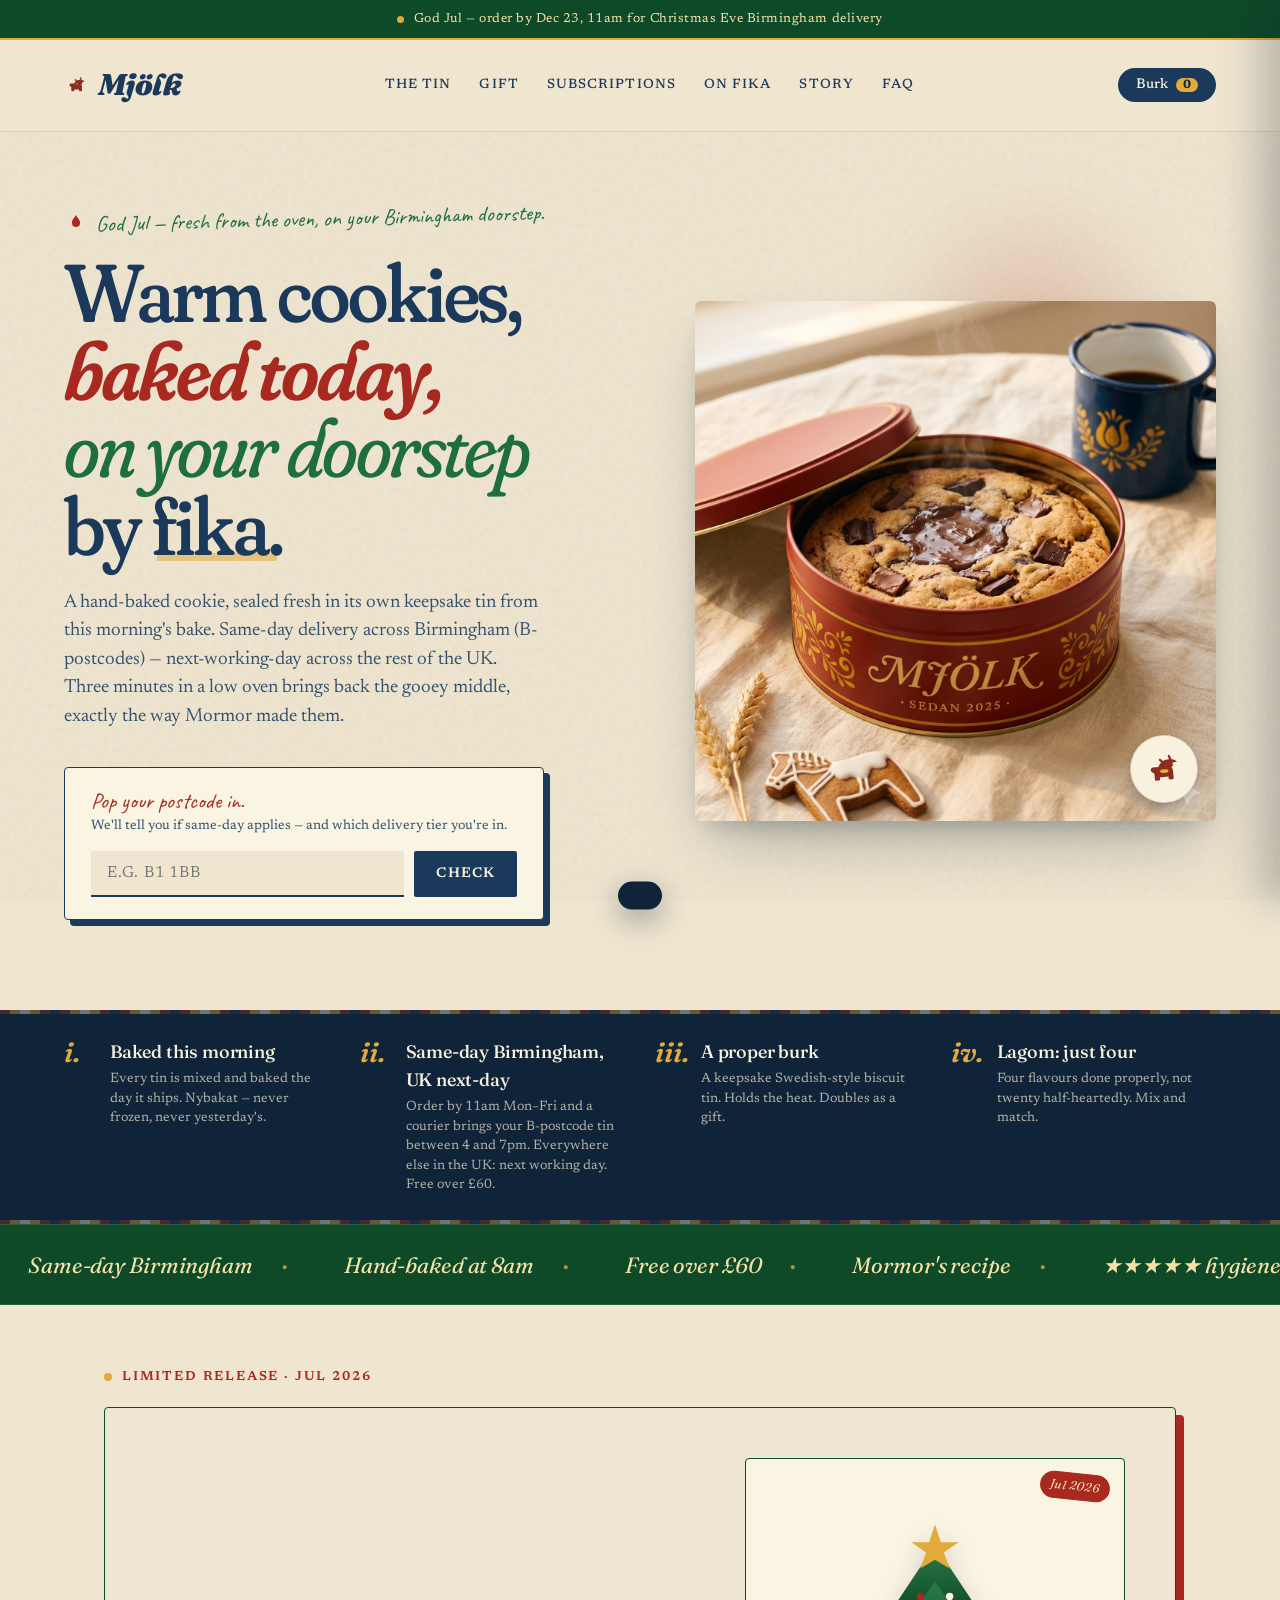
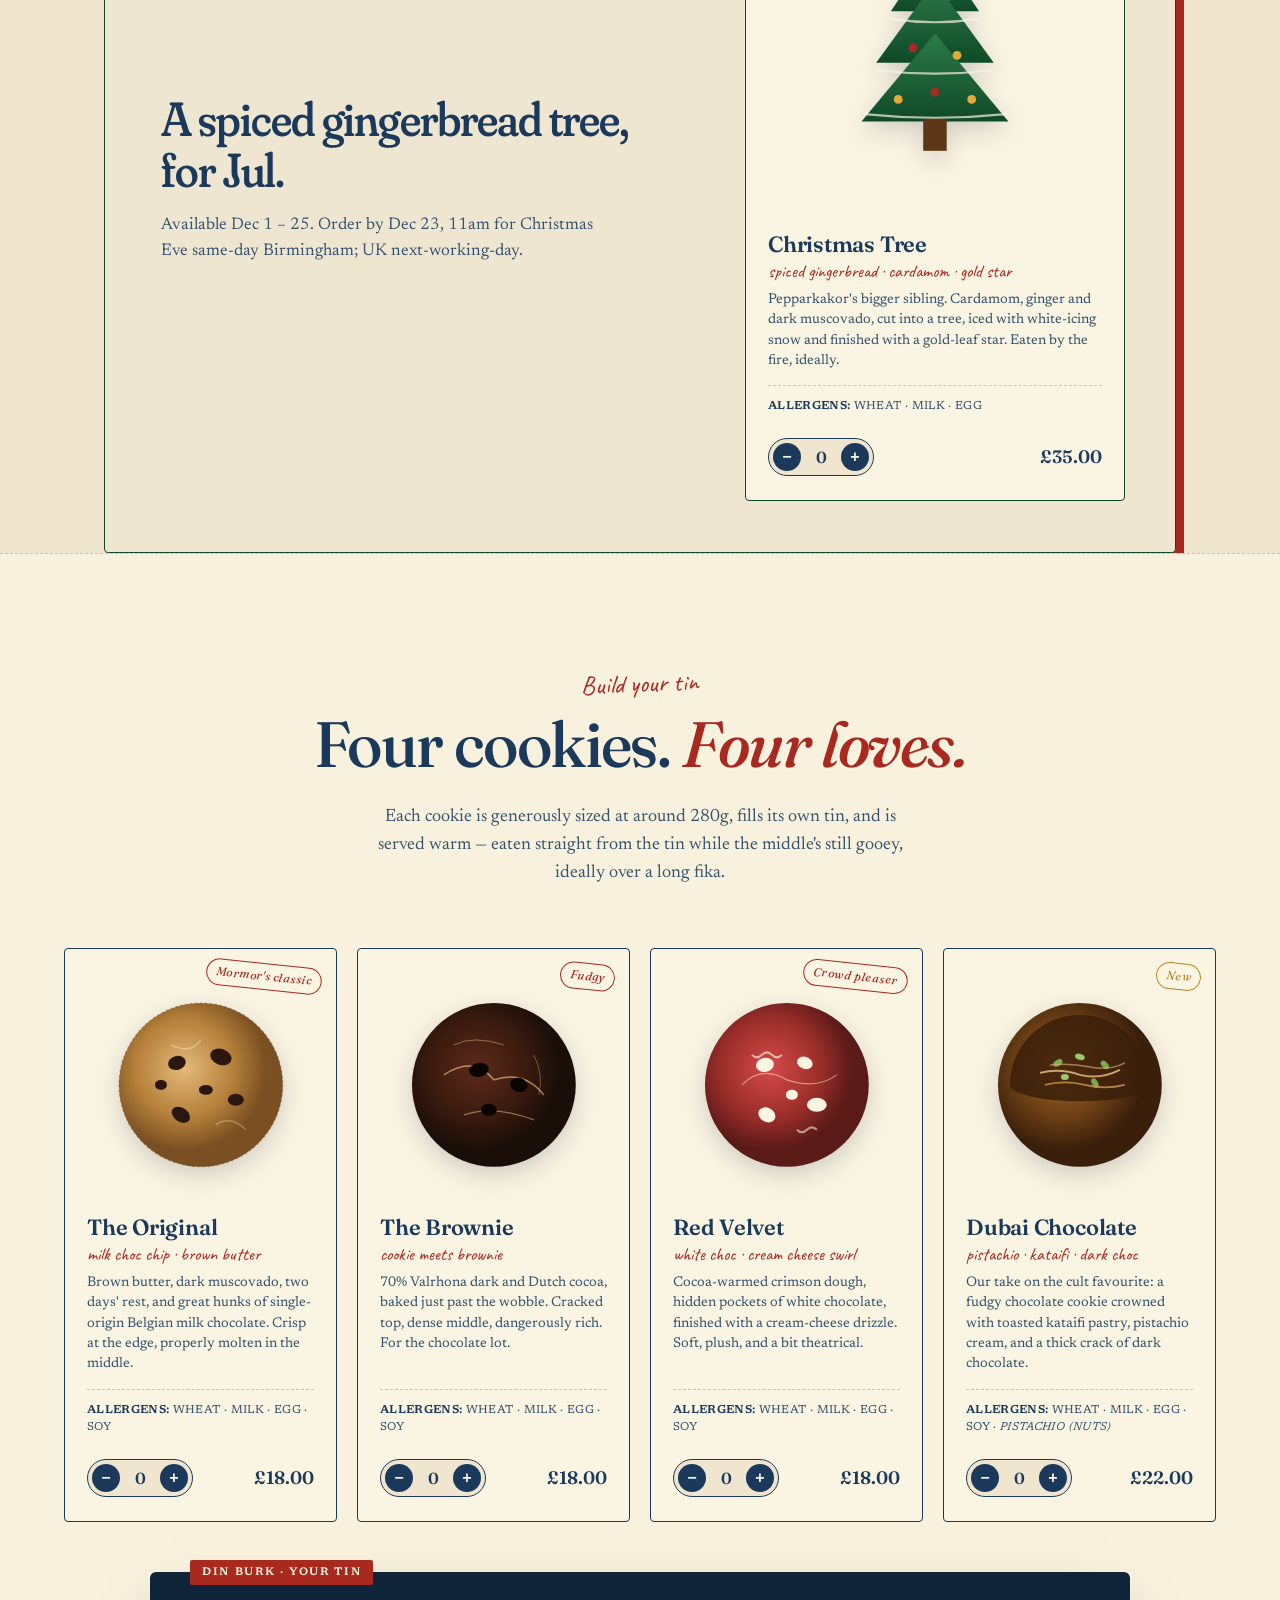
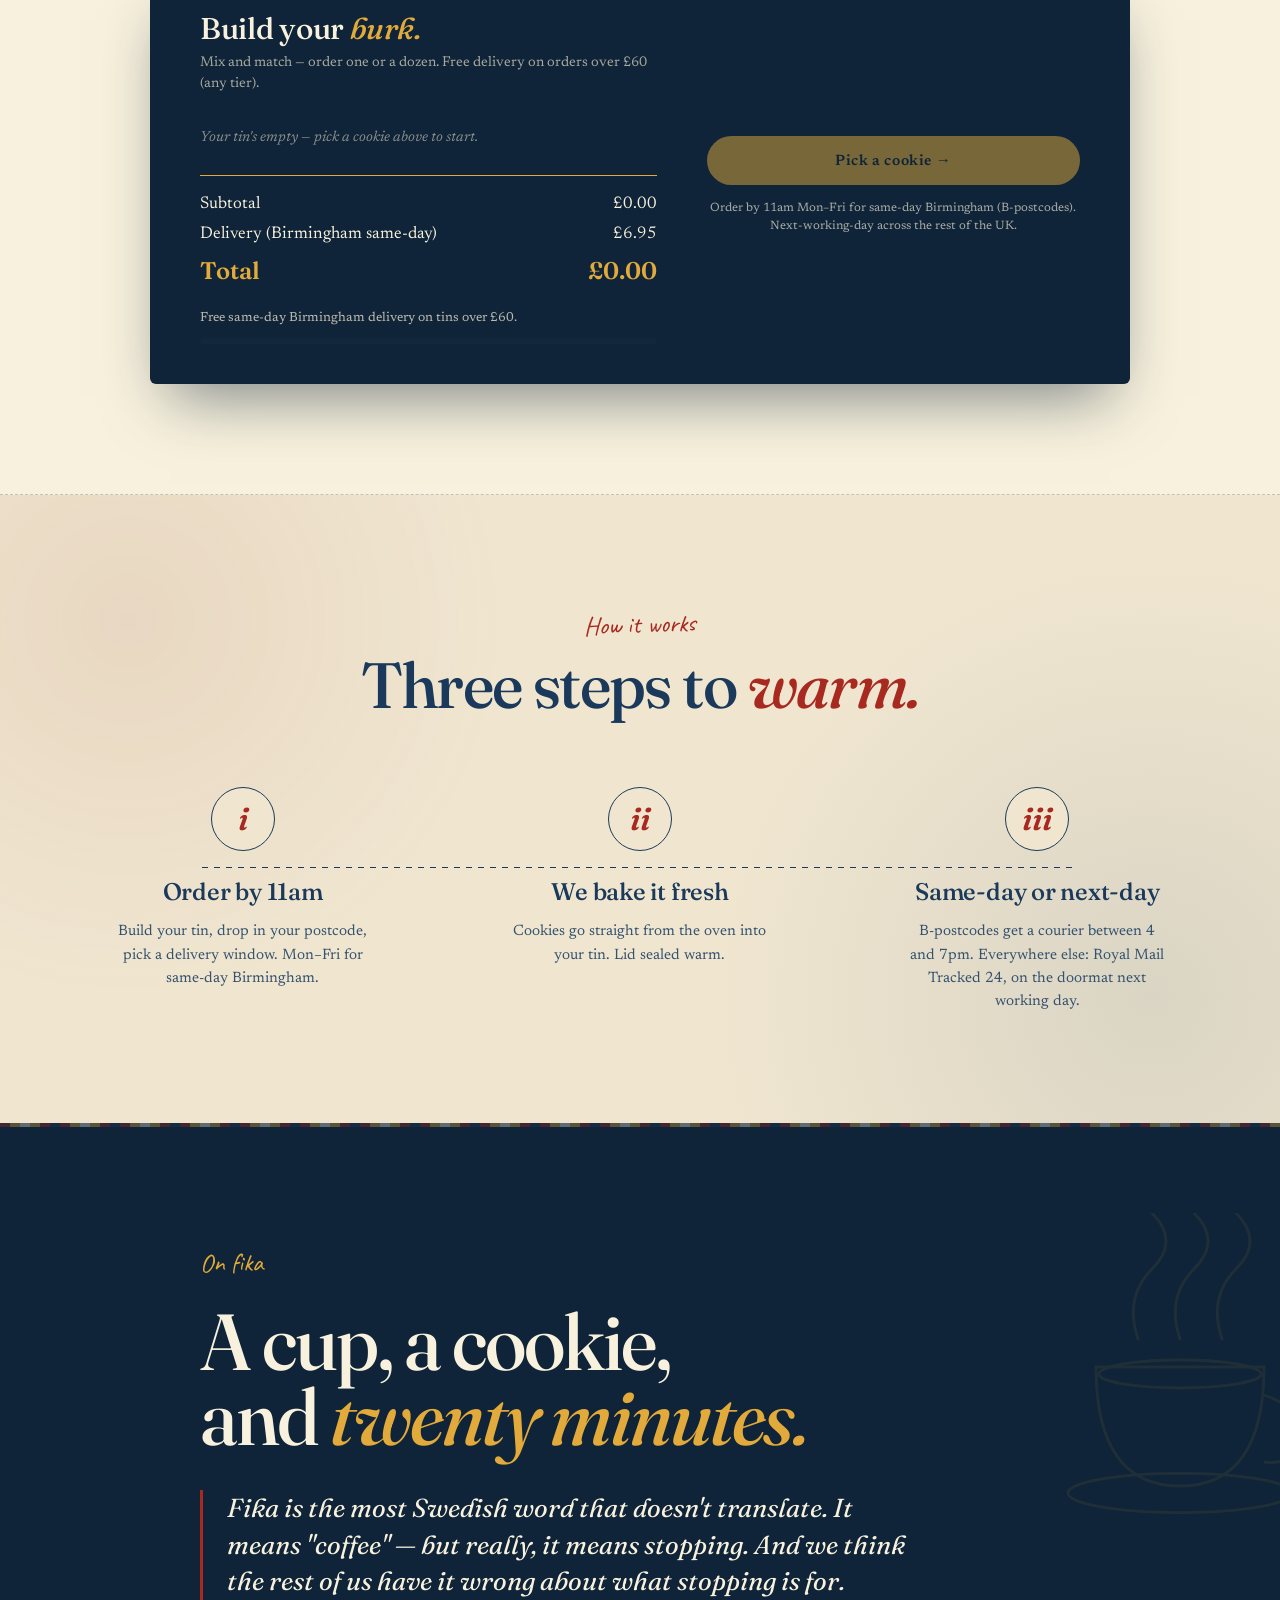
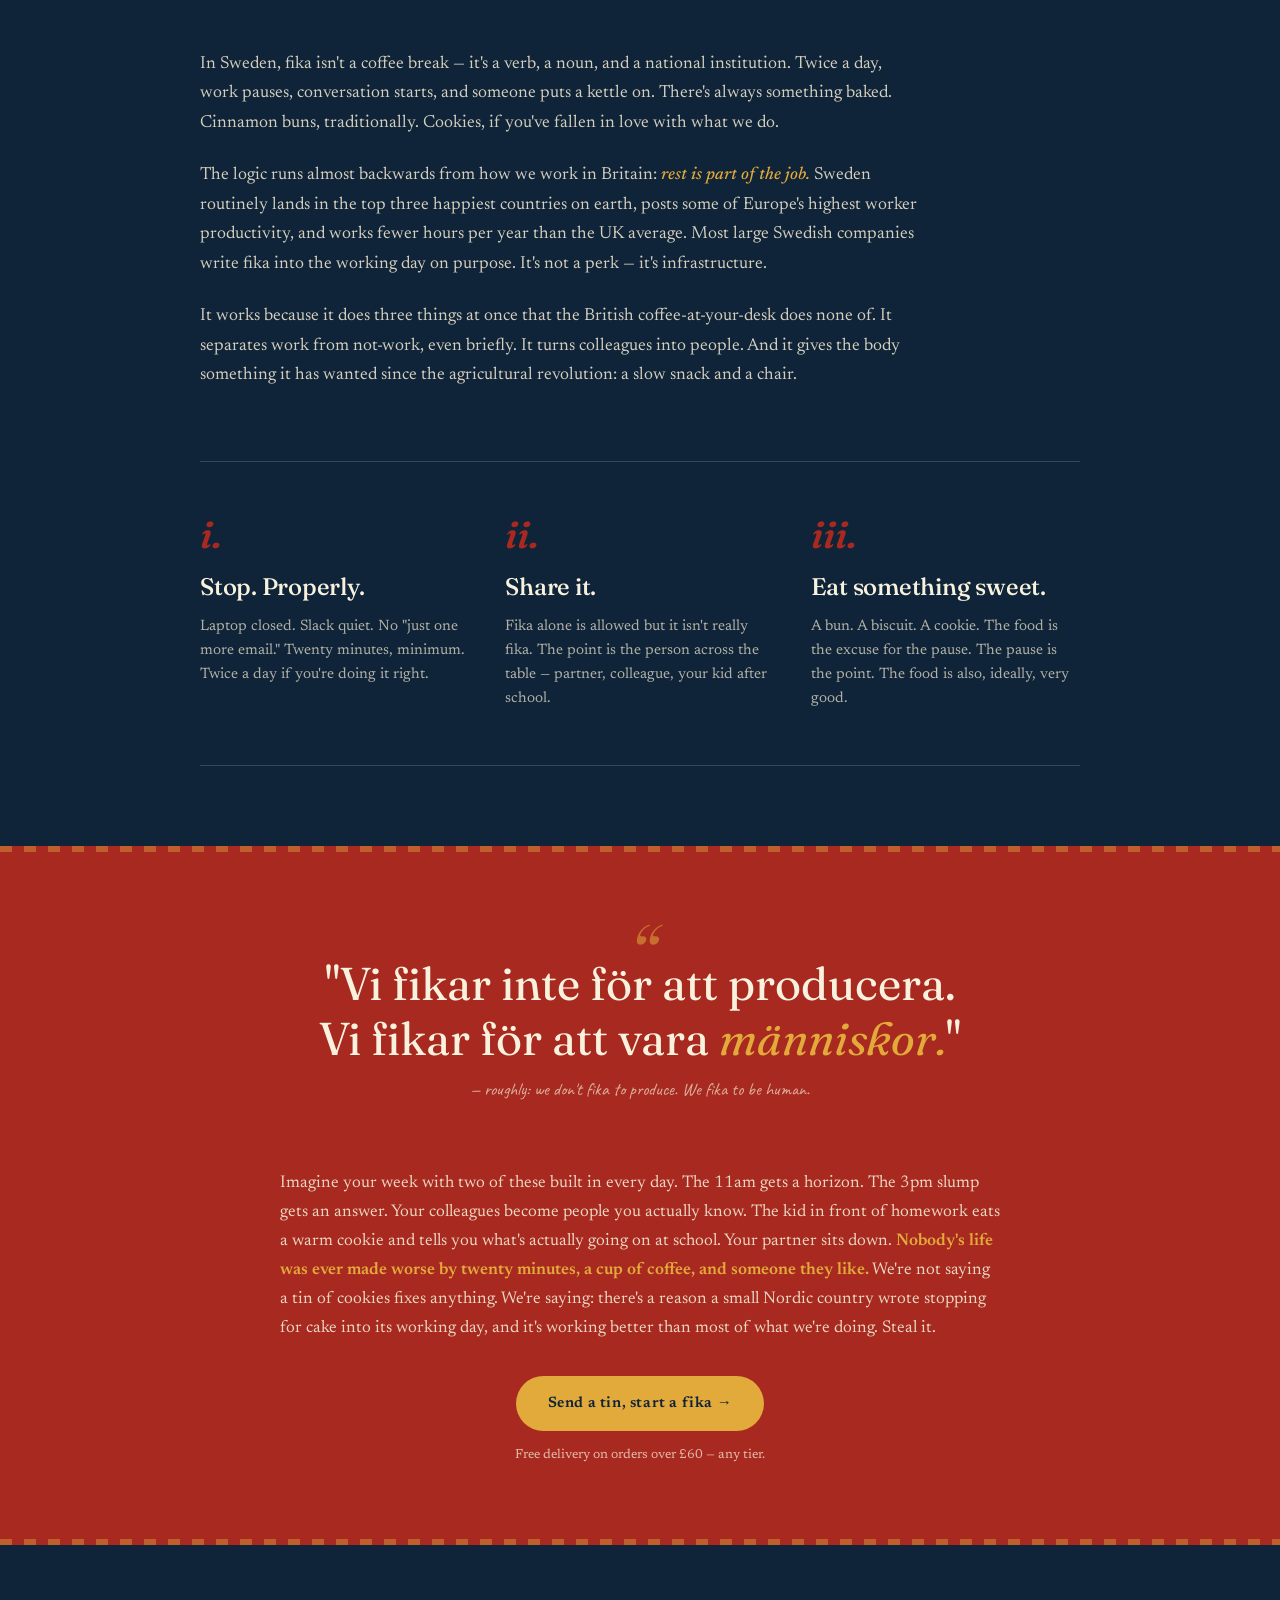
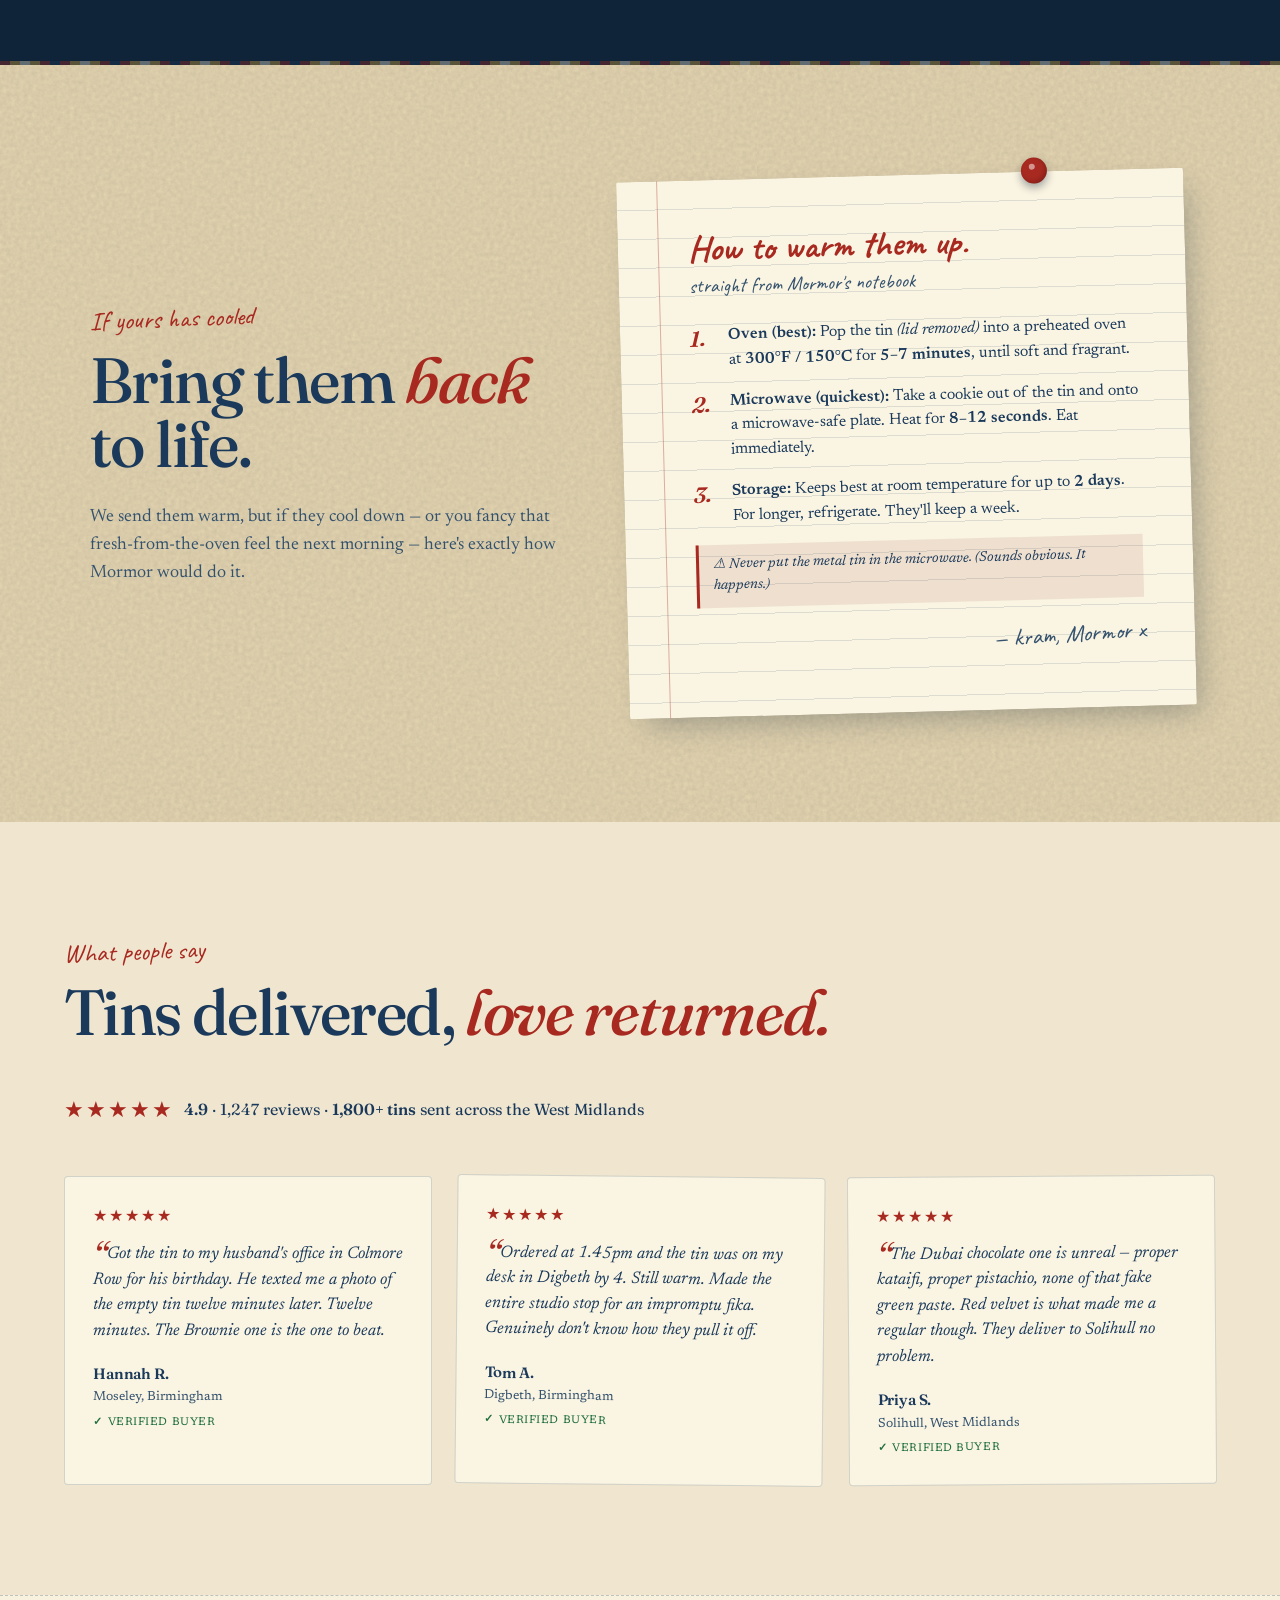
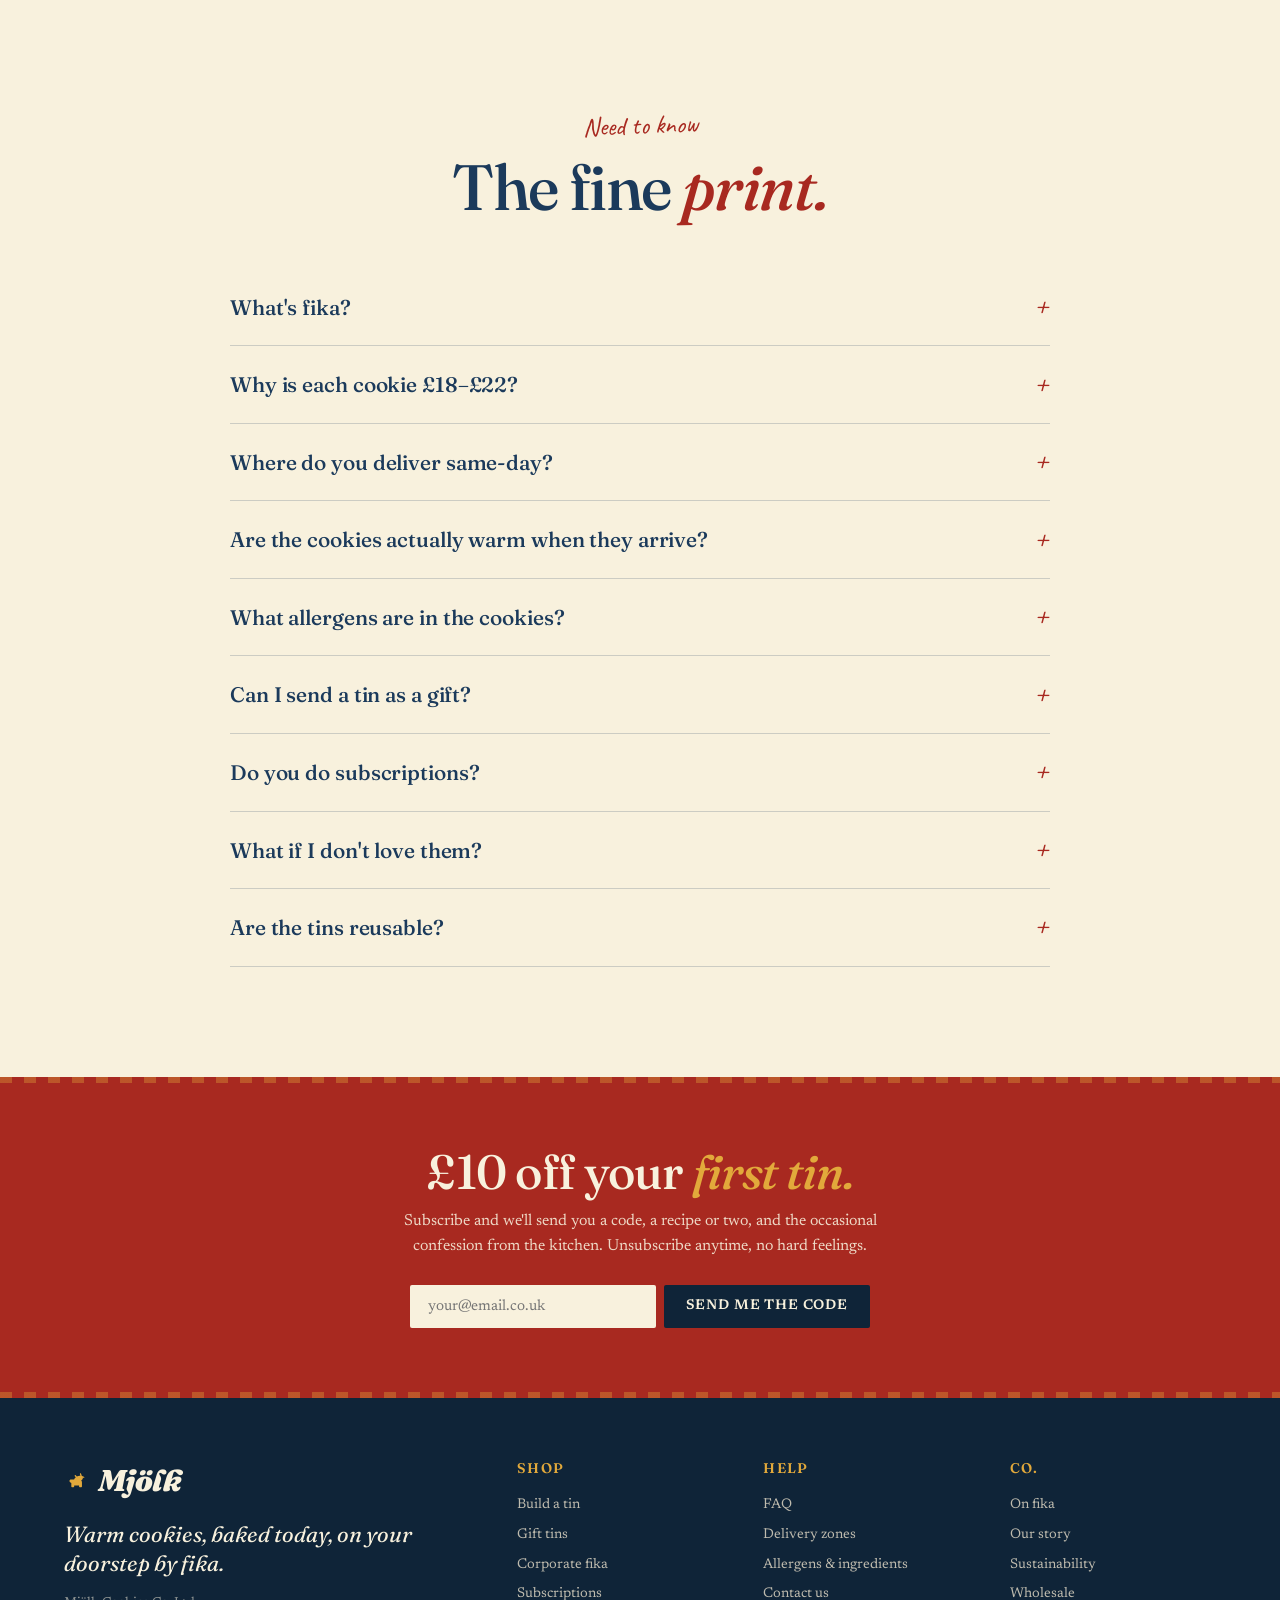
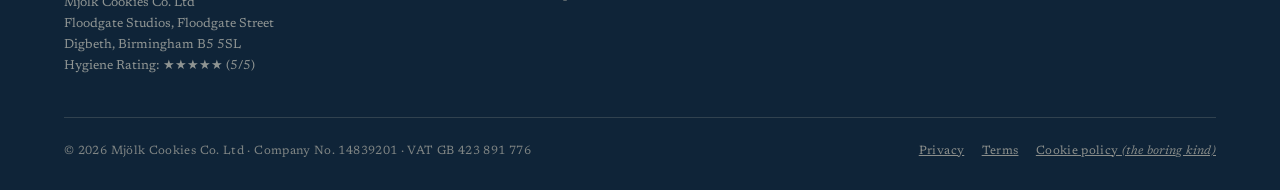
==== commit 6c2095c6: "Update pricing: cookies £18/£22, free delivery £60, 15% subscription discount, reframe as single-ser" ====
--- a/index.html
+++ b/index.html
@@ -18,7 +18,7 @@
 <!-- Top utility bar -->
 <div class="topbar">
   <span class="pulse"></span>
-  Order by <strong>11am Mon–Fri</strong> for <strong>same-day Birmingham</strong> · UK next-day · Free over <strong>£80</strong>
+  Order by <strong>11am Mon–Fri</strong> for <strong>same-day Birmingham</strong> · UK next-day · Free over <strong>£60</strong>
 </div>
 
 <!-- Nav -->
@@ -92,7 +92,7 @@
 <div class="value-strip">
   <div class="value-strip-inner">
     <div class="value-item"><div class="value-item-num">i.</div><div><h4>Baked this morning</h4><p>Every tin is mixed and baked the day it ships. Nybakat — never frozen, never yesterday's.</p></div></div>
-    <div class="value-item"><div class="value-item-num">ii.</div><div><h4>Same-day Birmingham, UK next-day</h4><p>Order by 11am Mon–Fri and a courier brings your B-postcode tin between 4 and 7pm. Everywhere else in the UK: next working day. Free over £80.</p></div></div>
+    <div class="value-item"><div class="value-item-num">ii.</div><div><h4>Same-day Birmingham, UK next-day</h4><p>Order by 11am Mon–Fri and a courier brings your B-postcode tin between 4 and 7pm. Everywhere else in the UK: next working day. Free over £60.</p></div></div>
     <div class="value-item"><div class="value-item-num">iii.</div><div><h4>A proper burk</h4><p>A keepsake Swedish-style biscuit tin. Holds the heat. Doubles as a gift.</p></div></div>
     <div class="value-item"><div class="value-item-num">iv.</div><div><h4>Lagom: just four</h4><p>Four flavours done properly, not twenty half-heartedly. Mix and match.</p></div></div>
   </div>
@@ -103,7 +103,7 @@
   <div class="marquee-track">
     <span>Same-day Birmingham</span>
     <span>Hand-baked at 8am</span>
-    <span>Free over £80</span>
+    <span>Free over £60</span>
     <span>Mormor's recipe</span>
     <span>★★★★★ hygiene rating</span>
     <span>Sealed warm</span>
@@ -111,7 +111,7 @@
     <span>Nybakat — never frozen</span>
     <span aria-hidden="true">Same-day Birmingham</span>
     <span aria-hidden="true">Hand-baked at 8am</span>
-    <span aria-hidden="true">Free over £80</span>
+    <span aria-hidden="true">Free over £60</span>
     <span aria-hidden="true">Mormor's recipe</span>
     <span aria-hidden="true">★★★★★ hygiene rating</span>
     <span aria-hidden="true">Sealed warm</span>
@@ -126,8 +126,8 @@
     <span class="section-eyebrow">Build your tin</span>
     <h2 class="section-title">Four cookies. <span class="it">Four loves.</span></h2>
     <p class="section-intro" style="margin-left:auto; margin-right:auto">
-      Each cookie is generously sized, weighs in around 130g, and is meant to be eaten warm —
-      pulled apart with your hands, ideally over a long fika.
+      Each cookie is generously sized at around 280g, fills its own tin, and is served warm —
+      eaten straight from the tin while the middle's still gooey, ideally over a long fika.
     </p>
   </div>
 
@@ -159,7 +159,7 @@
           <span class="qty-num" id="qty-original">0</span>
           <button class="qty-btn" onclick="updateQty('original', 1)">+</button>
         </div>
-        <div class="cookie-price">£30.00</div>
+        <div class="cookie-price">£18.00</div>
       </div>
     </div>
 
@@ -188,7 +188,7 @@
           <span class="qty-num" id="qty-brownie">0</span>
           <button class="qty-btn" onclick="updateQty('brownie', 1)">+</button>
         </div>
-        <div class="cookie-price">£30.00</div>
+        <div class="cookie-price">£18.00</div>
       </div>
     </div>
 
@@ -218,7 +218,7 @@
           <span class="qty-num" id="qty-redvelvet">0</span>
           <button class="qty-btn" onclick="updateQty('redvelvet', 1)">+</button>
         </div>
-        <div class="cookie-price">£30.00</div>
+        <div class="cookie-price">£18.00</div>
       </div>
     </div>
 
@@ -249,7 +249,7 @@
           <span class="qty-num" id="qty-dubai">0</span>
           <button class="qty-btn" onclick="updateQty('dubai', 1)">+</button>
         </div>
-        <div class="cookie-price">£30.00</div>
+        <div class="cookie-price">£22.00</div>
       </div>
     </div>
   </div>
@@ -257,7 +257,7 @@
   <div class="tin-builder">
     <div>
       <h3>Build your <span class="it">burk.</span></h3>
-      <p class="builder-hint">Mix and match — order one or a dozen. Free delivery on orders over £80 (any tier).</p>
+      <p class="builder-hint">Mix and match — order one or a dozen. Free delivery on orders over £60 (any tier).</p>
       <div class="tin-summary" id="tin-summary"><div class="empty-line">Your tin's empty — pick a cookie above to start.</div></div>
       <div class="builder-totals">
         <div class="total-row"><span>Subtotal</span><span id="builder-subtotal">£0.00</span></div>
@@ -265,7 +265,7 @@
         <div class="total-row grand"><span>Total</span><span id="builder-total">£0.00</span></div>
       </div>
       <div class="delivery-progress" id="delivery-progress">
-        Free delivery on tins over £80 — any tier.
+        Free delivery on tins over £60 — any tier.
         <div class="progress-bar"><div class="progress-bar-fill" id="progress-fill"></div></div>
       </div>
     </div>
@@ -342,7 +342,7 @@
     </p>
     <div class="fika-cta-row">
       <a href="#shop" class="fika-cta">Send a tin, start a fika →</a>
-      <span class="fika-cta-sub">Free delivery on orders over £80 — any tier.</span>
+      <span class="fika-cta-sub">Free delivery on orders over £60 — any tier.</span>
     </div>
   </div>
 </section>
@@ -391,12 +391,12 @@
   </div>
   <div class="faq-list">
     <div class="faq-item" onclick="toggleFAQ(this)"><div class="faq-q">What's fika? <span class="plus">+</span></div><div class="faq-a">A Swedish institution. It means "to have coffee" — but really it's a daily pause for coffee, something baked, and a chat. Twice a day if you're doing it right. There's a whole section on this page about it. Our tins are built for it: one cookie, one cup of coffee, one long fika.</div></div>
-    <div class="faq-item" onclick="toggleFAQ(this)"><div class="faq-q">Why is each cookie £30? <span class="plus">+</span></div><div class="faq-a">Because we mean it. These are large (≈130g), made in small batches the day they ship, with proper ingredients — single-origin Belgian milk chocolate, 70% Valrhona dark, real pistachio cream and kataifi for the Dubai cookie, two days' rest on every dough. They're priced like a serious gift, because mostly that's what they are. The keepsake tin is included.</div></div>
-    <div class="faq-item" onclick="toggleFAQ(this)"><div class="faq-q">Where do you deliver same-day? <span class="plus">+</span></div><div class="faq-a">Birmingham only — B-postcodes within roughly 10 miles of our Digbeth kitchen. Order by 11am Mon–Fri and a courier brings your tin between 4 and 7pm. CV, DY, WS and WV postcodes get next-working-day for £5.95 (free over £80). Everywhere else in the UK: Royal Mail Tracked 24, also next-working-day. <a href="delivery.html" style="color: var(--falu)">See full delivery zones →</a></div></div>
+    <div class="faq-item" onclick="toggleFAQ(this)"><div class="faq-q">Why is each cookie £18–£22? <span class="plus">+</span></div><div class="faq-a">Because each tin holds one proper 280g single-serve cookie — the kind that fills its own keepsake tin, not a snack-sized biscuit. Made in small batches the day it ships, with proper ingredients (single-origin Belgian milk chocolate, 70% Valrhona dark, Sicilian pistachio cream and kataifi for the Dubai cookie), two days' rest on every dough. At £18 (£22 for the Dubai) it's an everyday-treat price for a serious cookie. The keepsake tin is included.</div></div>
+    <div class="faq-item" onclick="toggleFAQ(this)"><div class="faq-q">Where do you deliver same-day? <span class="plus">+</span></div><div class="faq-a">Birmingham only — B-postcodes within roughly 10 miles of our Digbeth kitchen. Order by 11am Mon–Fri and a courier brings your tin between 4 and 7pm. CV, DY, WS and WV postcodes get next-working-day for £5.95 (free over £60). Everywhere else in the UK: Royal Mail Tracked 24, also next-working-day. <a href="delivery.html" style="color: var(--falu)">See full delivery zones →</a></div></div>
     <div class="faq-item" onclick="toggleFAQ(this)"><div class="faq-q">Are the cookies actually warm when they arrive? <span class="plus">+</span></div><div class="faq-a">Honest answer: only on same-day Birmingham, and only if you eat them within an hour of delivery. The tin holds heat reasonably well but cookies cool to room temperature in under an hour. For UK next-day orders the cookies arrive at room temperature; the reheating instructions on this page (3 minutes at 150°C) bring back the gooey middle in one go.</div></div>
     <div class="faq-item" onclick="toggleFAQ(this)"><div class="faq-q">What allergens are in the cookies? <span class="plus">+</span></div><div class="faq-a">All four cookies contain wheat, milk, egg and soy. The Dubai Chocolate cookie also contains pistachio (nuts). <a href="allergens.html" style="color: var(--falu)">See full allergens & ingredients →</a></div></div>
     <div class="faq-item" onclick="toggleFAQ(this)"><div class="faq-q">Can I send a tin as a gift? <span class="plus">+</span></div><div class="faq-a">Yes — that's most of what we do. <a href="gift-tins.html" style="color: var(--falu)">Visit our gift tins page →</a> for occasion-specific bundles, handwritten note options, and recipient delivery.</div></div>
-    <div class="faq-item" onclick="toggleFAQ(this)"><div class="faq-q">Do you do subscriptions? <span class="plus">+</span></div><div class="faq-a">We do — weekly, fortnightly or monthly, with 10% off every tin and free delivery as standard (any tier). Pause, skip or cancel anytime. <a href="subscriptions.html" style="color: var(--falu)">See subscription plans →</a></div></div>
+    <div class="faq-item" onclick="toggleFAQ(this)"><div class="faq-q">Do you do subscriptions? <span class="plus">+</span></div><div class="faq-a">We do — weekly, fortnightly or monthly, with 15% off every tin and free delivery as standard (any tier). Pause, skip or cancel anytime. <a href="subscriptions.html" style="color: var(--falu)">See subscription plans →</a></div></div>
     <div class="faq-item" onclick="toggleFAQ(this)"><div class="faq-q">What if I don't love them? <span class="plus">+</span></div><div class="faq-a">Drop us a note within 7 days and we'll either send a replacement tin or refund the order in full. We've used it about a dozen times in two years. We'd rather you came back than feel stuck with a tin you didn't enjoy.</div></div>
     <div class="faq-item" onclick="toggleFAQ(this)"><div class="faq-q">Are the tins reusable? <span class="plus">+</span></div><div class="faq-a">Very. Powder-coated steel, food-safe lining, 18cm across, painted Falu red because it's the most Swedish colour we know. Customers use them for biscuits (obviously), tea bags, sewing kits, dog treats, and — in one memorable case — engagement rings. Wash by hand.</div></div>
   </div>
--- a/styles.css
+++ b/styles.css
@@ -18,6 +18,15 @@
   --paper: #FAF4E2;
   --ink: #0F1A28;
   --shadow: 0 14px 40px -12px rgba(15,36,56,.35);
+  --shadow-card-hover: 8px 12px 0 var(--navy);
+  --shadow-gift-hover: 6px 10px 0 var(--navy);
+  --shadow-hero: 0 30px 60px -20px rgba(15,36,56,.35), 0 12px 24px -12px rgba(15,36,56,.25);
+  --success: #1F6E3D;
+  --success-soft: rgba(31,110,61,.08);
+  --warning: var(--mustard-deep);
+  --info: var(--navy-soft);
+  --ease-out-expo: cubic-bezier(0.16, 1, 0.3, 1);
+  --ease-out-quint: cubic-bezier(0.22, 1, 0.36, 1);
   --grain: url("data:image/svg+xml,%3Csvg viewBox='0 0 200 200' xmlns='http://www.w3.org/2000/svg'%3E%3Cfilter id='n'%3E%3CfeTurbulence type='fractalNoise' baseFrequency='0.9' numOctaves='3' stitchTiles='stitch'/%3E%3CfeColorMatrix values='0 0 0 0 0.10 0 0 0 0 0.14 0 0 0 0 0.22 0 0 0 0.16 0'/%3E%3C/filter%3E%3Crect width='100%25' height='100%25' filter='url(%23n)'/%3E%3C/svg%3E");
 }
 
@@ -55,7 +64,7 @@
 }
 body::before{
   content:""; position:fixed; inset:0; z-index:1; pointer-events:none;
-  background-image: var(--grain); opacity:.55; mix-blend-mode: multiply;
+  background-image: var(--grain); opacity:.30; mix-blend-mode: multiply;
 }
 ::selection{ background: var(--falu); color: var(--cream-light) }
 
@@ -105,7 +114,8 @@
   padding: 10px 18px; border-radius: 999px; cursor: pointer;
   font-family: 'Newsreader', serif; font-size: 14px; font-weight: 500;
   display:flex; gap: 8px; align-items:center;
-  transition: transform .2s ease, background .2s ease;
+  transition: transform .2s var(--ease-out-expo), background .2s var(--ease-out-expo);
+  will-change: transform;
 }
 .cart-btn:hover{ background: var(--falu); transform: translateY(-1px) }
 .cart-count{
@@ -155,7 +165,7 @@
   width: 100%; height: 100%;
   object-fit: cover;
   border-radius: 6px;
-  box-shadow: 0 30px 60px -20px rgba(15,36,56,.35), 0 12px 24px -12px rgba(15,36,56,.25);
+  box-shadow: var(--shadow-hero);
   display: block;
 }
 .hero-stamp{
@@ -233,12 +243,30 @@
 }
 .postcode-form button:hover{ background: var(--falu) }
 .postcode-result{
-  margin-top: 14px; font-size: 14.5px; min-height: 20px;
-  font-family: 'Newsreader', serif;
-}
-.postcode-result.success{ color: #1F6E3D; font-weight: 500 }
-.postcode-result.info{ color: var(--navy-soft) }
-.postcode-result .check{ display:inline-block; margin-right:6px }
+  margin-top: 14px; min-height: 0;
+  font-family: 'Newsreader', serif; font-size: 14.5px; line-height: 1.5;
+  border-radius: 4px;
+  transition: opacity .2s var(--ease-out-expo), transform .2s var(--ease-out-expo);
+}
+.postcode-result:empty{ display: none }
+.postcode-result:not(:empty){
+  display: block; padding: 12px 14px;
+  border-left: 4px solid var(--info);
+  background: var(--cream);
+}
+.postcode-result.success{
+  color: var(--success); font-weight: 500;
+  border-left-color: var(--success);
+  background: var(--success-soft);
+}
+.postcode-result.info{
+  color: var(--navy-soft);
+  border-left-color: var(--mustard-deep);
+}
+.postcode-result .check{
+  display:inline-block; margin-right:6px;
+  font-weight: 600;
+}
 
 @media(max-width:900px){
   .hero{
@@ -311,7 +339,7 @@
 h2.section-title{
   font-family: 'Fraunces', serif; font-weight: 500;
   font-size: clamp(38px, 5vw, 68px);
-  line-height: 1; letter-spacing: -.02em; margin-bottom: 28px;
+  line-height: 1; letter-spacing: -.025em; margin-bottom: 28px;
   color: var(--navy);
 }
 h2.section-title .it{ font-style: italic; color: var(--falu) }
@@ -336,13 +364,14 @@
 .cookie-card{
   background: var(--paper); border: 1.5px solid var(--navy);
   padding: 22px 22px 24px; position: relative;
-  transition: transform .3s ease, box-shadow .3s ease;
+  transition: transform .2s var(--ease-out-expo), box-shadow .2s var(--ease-out-expo);
   display:flex; flex-direction:column;
   border-radius: 4px;
+  will-change: transform;
 }
 .cookie-card:hover{
-  transform: translateY(-6px) rotate(-.5deg);
-  box-shadow: 8px 12px 0 var(--navy);
+  transform: translateY(-8px) rotate(-.5deg);
+  box-shadow: var(--shadow-card-hover);
 }
 .cookie-card .stamp{
   position:absolute; top:14px; right: 14px;
@@ -759,15 +788,16 @@
 }
 .faq-q .plus{
   font-family: 'Fraunces', serif; font-style: italic; font-size: 28px;
-  color: var(--falu); transition: transform .25s; line-height: 1;
+  color: var(--falu); transition: transform .25s var(--ease-out-expo); line-height: 1;
   flex-shrink: 0;
 }
 .faq-item.open .faq-q .plus{ transform: rotate(45deg) }
 .faq-a{
-  max-height: 0; overflow: hidden; transition: max-height .35s ease, padding .25s;
+  max-height: 0; overflow: hidden;
+  transition: max-height .4s var(--ease-out-quint), padding .25s var(--ease-out-expo);
   font-size: 16px; color: var(--navy-soft); line-height: 1.6;
 }
-.faq-item.open .faq-a{ max-height: 600px; padding-top: 12px }
+.faq-item.open .faq-a{ max-height: 800px; padding-top: 12px }
 
 /* ───────── Newsletter ───────── */
 .newsletter{
@@ -841,7 +871,9 @@
 .sticky-cta{
   position: fixed; bottom: 0; left: 0; right: 0;
   background: var(--navy-deep); color: var(--cream-light);
-  padding: 14px 20px; z-index: 30;
+  padding: 14px 20px;
+  padding-bottom: max(14px, env(safe-area-inset-bottom));
+  z-index: 30;
   display: none; justify-content: space-between; align-items: center;
   box-shadow: 0 -10px 30px rgba(15,36,56,.35);
 }
@@ -1000,7 +1032,8 @@
   padding: 14px 28px; border-radius: 999px; cursor: pointer;
   font-family: 'Newsreader', serif; font-size: 15px; font-weight: 600;
   letter-spacing: .04em; text-decoration: none; display: inline-block;
-  transition: background .2s, transform .2s;
+  transition: background .2s var(--ease-out-expo), transform .2s var(--ease-out-expo);
+  will-change: transform;
 }
 .btn-primary:hover{ background: var(--falu); transform: translateY(-1px) }
 .btn-secondary{
@@ -1008,7 +1041,7 @@
   padding: 13px 26px; border-radius: 999px; cursor: pointer;
   font-family: 'Newsreader', serif; font-size: 15px; font-weight: 500;
   letter-spacing: .04em; text-decoration: none; display: inline-block;
-  transition: background .2s, color .2s;
+  transition: background .2s var(--ease-out-expo), color .2s var(--ease-out-expo);
 }
 .btn-secondary:hover{ background: var(--navy); color: var(--cream-light) }
 
@@ -1023,11 +1056,12 @@
   background: var(--paper); border: 1.5px solid var(--navy);
   padding: 28px; border-radius: 4px; position: relative;
   display: flex; flex-direction: column;
-  transition: transform .3s ease, box-shadow .3s ease;
+  transition: transform .2s var(--ease-out-expo), box-shadow .2s var(--ease-out-expo);
+  will-change: transform;
 }
 .gift-card:hover{
-  transform: translateY(-4px);
-  box-shadow: 6px 10px 0 var(--navy);
+  transform: translateY(-6px);
+  box-shadow: var(--shadow-gift-hover);
 }
 .gift-card .gift-tag{
   position: absolute; top: 14px; right: 14px;
@@ -1675,3 +1709,150 @@
 html[data-theme="blackfriday"] .marquee-track > span{ font-style: normal; font-weight: 700 }
 html[data-theme="blackfriday"] .marquee-track > span::after{ color: #fff }
 html[data-theme="jul"] .marquee{ background: #0F4A28; color: #F4E1A8 }
+
+/* ════════════════════════════════════════════════════════════════
+   Canon polish — focus rings, scroll-reveal, scrollbars,
+   progress bar, empty states, reduced-motion (a11y)
+   ════════════════════════════════════════════════════════════════ */
+
+/* ───────── Focus rings (keyboard accessibility) ─────────
+   Matches WCAG 2.4.7 — visible focus indicator on every interactive
+   element. Uses 3px ring offset on cream so it reads as intentional. */
+:focus-visible{
+  outline: 2px solid var(--falu);
+  outline-offset: 3px;
+  border-radius: 4px;
+}
+.cart-btn:focus-visible,
+.btn-primary:focus-visible,
+.btn-secondary:focus-visible,
+.builder-cta:focus-visible,
+.fika-cta:focus-visible,
+.qty-btn:focus-visible,
+.cart-line-btn:focus-visible,
+.postcode-form button:focus-visible{
+  outline: 2px solid var(--mustard);
+  outline-offset: 3px;
+}
+.faq-q:focus-visible{
+  outline: 2px solid var(--falu);
+  outline-offset: 6px;
+}
+nav.site-nav ul a:focus-visible{
+  outline: 2px solid var(--falu);
+  outline-offset: 4px;
+  border-radius: 2px;
+}
+input:focus-visible, textarea:focus-visible{
+  outline: 2px solid var(--falu);
+  outline-offset: 1px;
+}
+
+/* ───────── Scroll-reveal: staggered card entrance ─────────
+   Cards rise + fade in. Each card delays 60ms × index via the
+   --reveal-delay custom prop (set inline in HTML on the parent
+   .shop-grid). Falls back to no-animation when prop absent. */
+@keyframes mjolk-reveal-up{
+  from { opacity: 0; transform: translateY(14px) }
+  to   { opacity: 1; transform: translateY(0) }
+}
+.shop-grid .cookie-card,
+.gift-grid .gift-card{
+  animation: mjolk-reveal-up .45s var(--ease-out-quint) both;
+}
+.shop-grid .cookie-card:nth-child(1),
+.gift-grid .gift-card:nth-child(1){ animation-delay: 0ms }
+.shop-grid .cookie-card:nth-child(2),
+.gift-grid .gift-card:nth-child(2){ animation-delay: 60ms }
+.shop-grid .cookie-card:nth-child(3),
+.gift-grid .gift-card:nth-child(3){ animation-delay: 120ms }
+.shop-grid .cookie-card:nth-child(4),
+.gift-grid .gift-card:nth-child(4){ animation-delay: 180ms }
+.shop-grid .cookie-card:nth-child(5),
+.gift-grid .gift-card:nth-child(5){ animation-delay: 240ms }
+.shop-grid .cookie-card:nth-child(6),
+.gift-grid .gift-card:nth-child(6){ animation-delay: 300ms }
+.shop-grid .cookie-card:nth-child(n+7),
+.gift-grid .gift-card:nth-child(n+7){ animation-delay: 360ms }
+
+/* ───────── Cart progress bar (free-delivery threshold) ─────────
+   Styles the bar rendered by app.js renderAll(). Fill animates from
+   prior width to new width on every cart update, reading as a
+   gentle "you're closer to free delivery" cue. */
+.progress-bar{
+  width: 100%; height: 6px;
+  background: rgba(27,58,91,.12);
+  border-radius: 999px; overflow: hidden;
+  margin-top: 10px;
+}
+.progress-bar-fill{
+  height: 100%; width: 0;
+  background: linear-gradient(90deg, var(--mustard), var(--mustard-deep));
+  border-radius: 999px;
+  transition: width .5s var(--ease-out-quint);
+}
+
+/* ───────── Empty cart drawer message ─────────
+   Lifts the "Your tin's empty" state from plain text to a quiet
+   styled card so the drawer feels intentional, not broken. */
+.cart-empty{
+  text-align: center; color: var(--navy-soft);
+  padding: 40px 24px; font-style: italic;
+  background: var(--cream); border-radius: 8px;
+  border: 1px dashed rgba(27,58,91,.22);
+  margin-top: 8px;
+}
+
+/* ───────── Tin builder empty line styling ───────── */
+.tin-summary .empty-line{
+  color: rgba(240,230,208,.55); font-style: italic;
+  padding: 8px 0;
+}
+
+/* ───────── Toast polish ─────────
+   Standardize toast easing to canon curve. */
+#toast{
+  transition: opacity .25s var(--ease-out-expo), transform .25s var(--ease-out-expo);
+}
+
+/* ───────── Inline-style replacements (from app.js) ───────── */
+.cart-line-qty-num{
+  font-family: 'Fraunces', serif; font-weight: 600;
+  min-width: 18px; text-align: center;
+}
+.tin-summary .qty-mark{ opacity: .5 }
+#delivery-progress strong{ color: var(--mustard) }
+
+/* ───────── Custom scrollbars (webkit) ─────────
+   Falls back to system scrollbars on Firefox; that's acceptable. */
+.cart-body::-webkit-scrollbar,
+body::-webkit-scrollbar{ width: 10px; height: 10px }
+.cart-body::-webkit-scrollbar-track,
+body::-webkit-scrollbar-track{ background: var(--cream) }
+.cart-body::-webkit-scrollbar-thumb,
+body::-webkit-scrollbar-thumb{
+  background: rgba(27,58,91,.35);
+  border-radius: 999px;
+  border: 2px solid var(--cream);
+}
+.cart-body::-webkit-scrollbar-thumb:hover,
+body::-webkit-scrollbar-thumb:hover{ background: var(--navy) }
+
+/* ───────── Accessibility: prefers-reduced-motion ─────────
+   Respects the OS-level "reduce motion" setting. Strips animation
+   and transition timing across the site so the layout still works
+   but doesn't trigger vestibular sensitivities. */
+@media (prefers-reduced-motion: reduce){
+  *,
+  *::before,
+  *::after{
+    animation-duration: .01ms !important;
+    animation-iteration-count: 1 !important;
+    transition-duration: .01ms !important;
+    scroll-behavior: auto !important;
+  }
+  .marquee-track{ animation: none; transform: translateX(0) }
+  .topbar .pulse{ animation: none; opacity: 1 }
+  .shop-grid .cookie-card,
+  .gift-grid .gift-card{ animation: none; opacity: 1; transform: none }
+}
